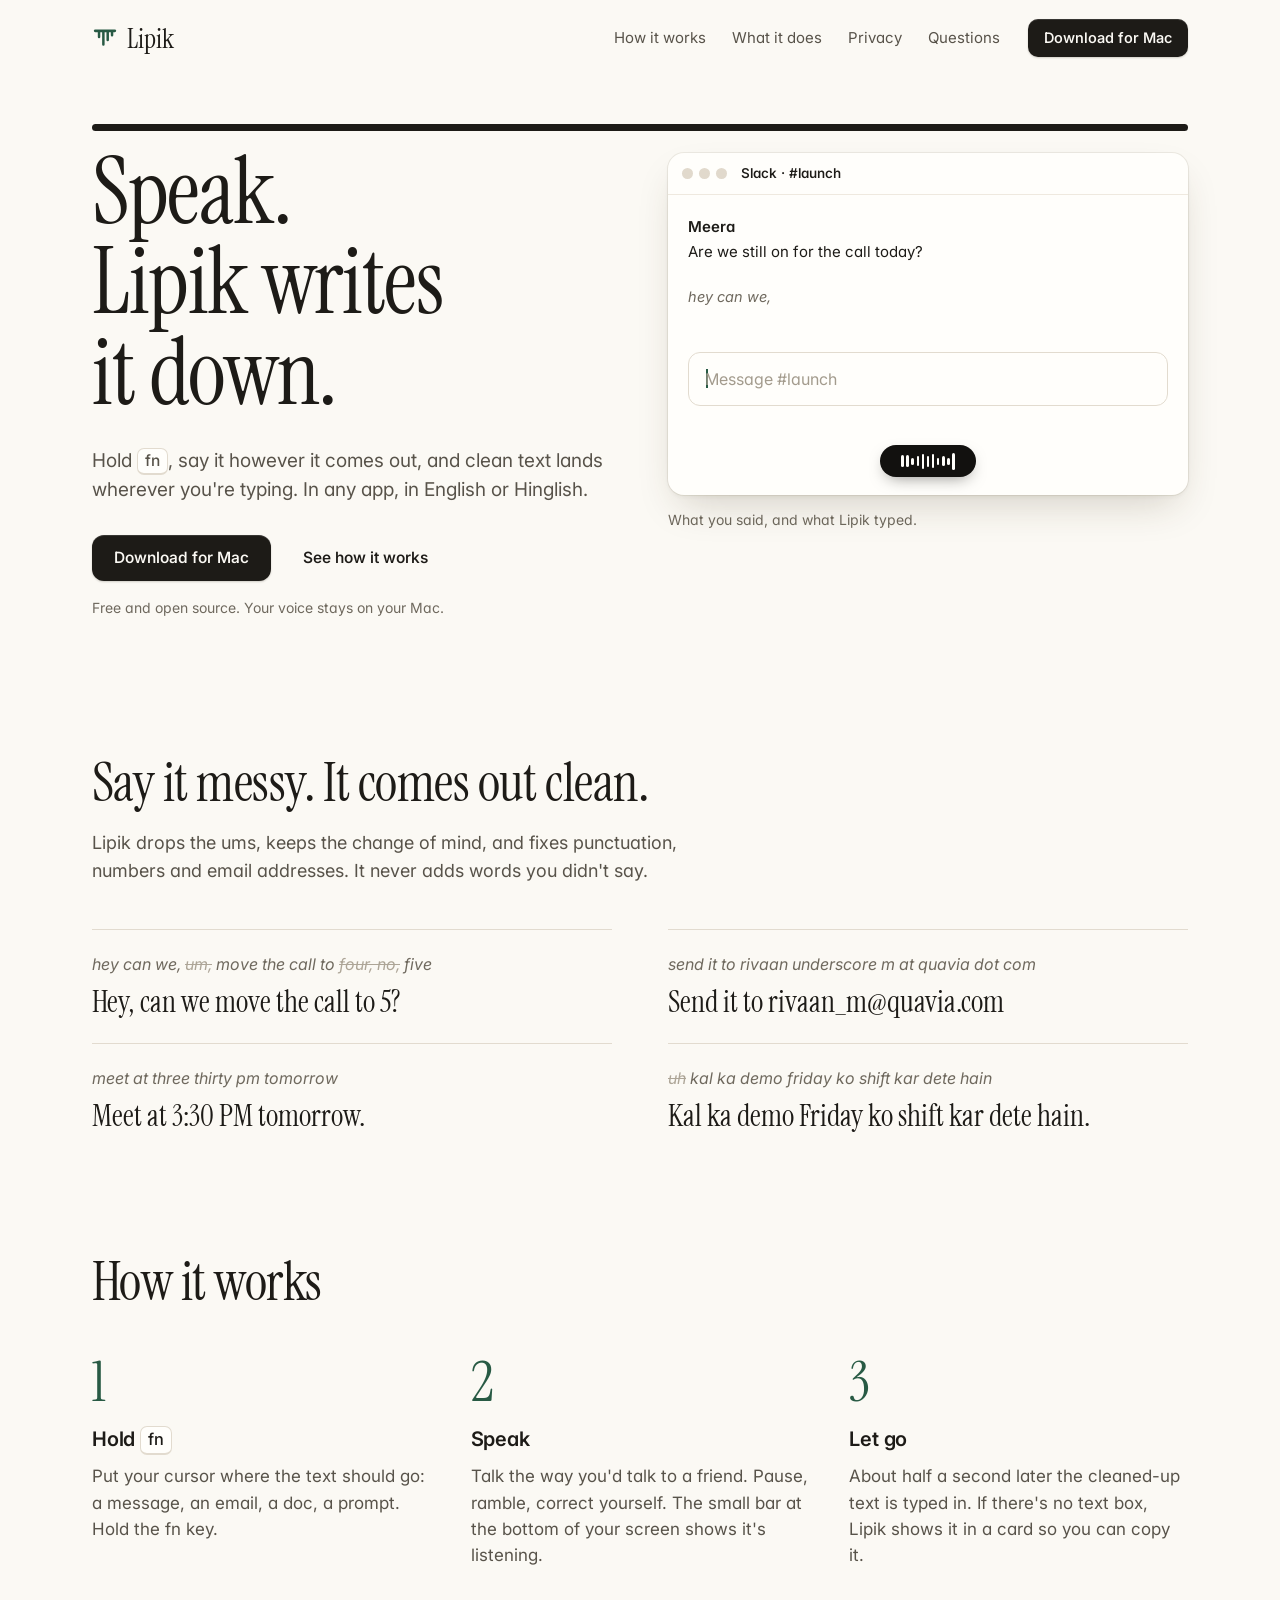
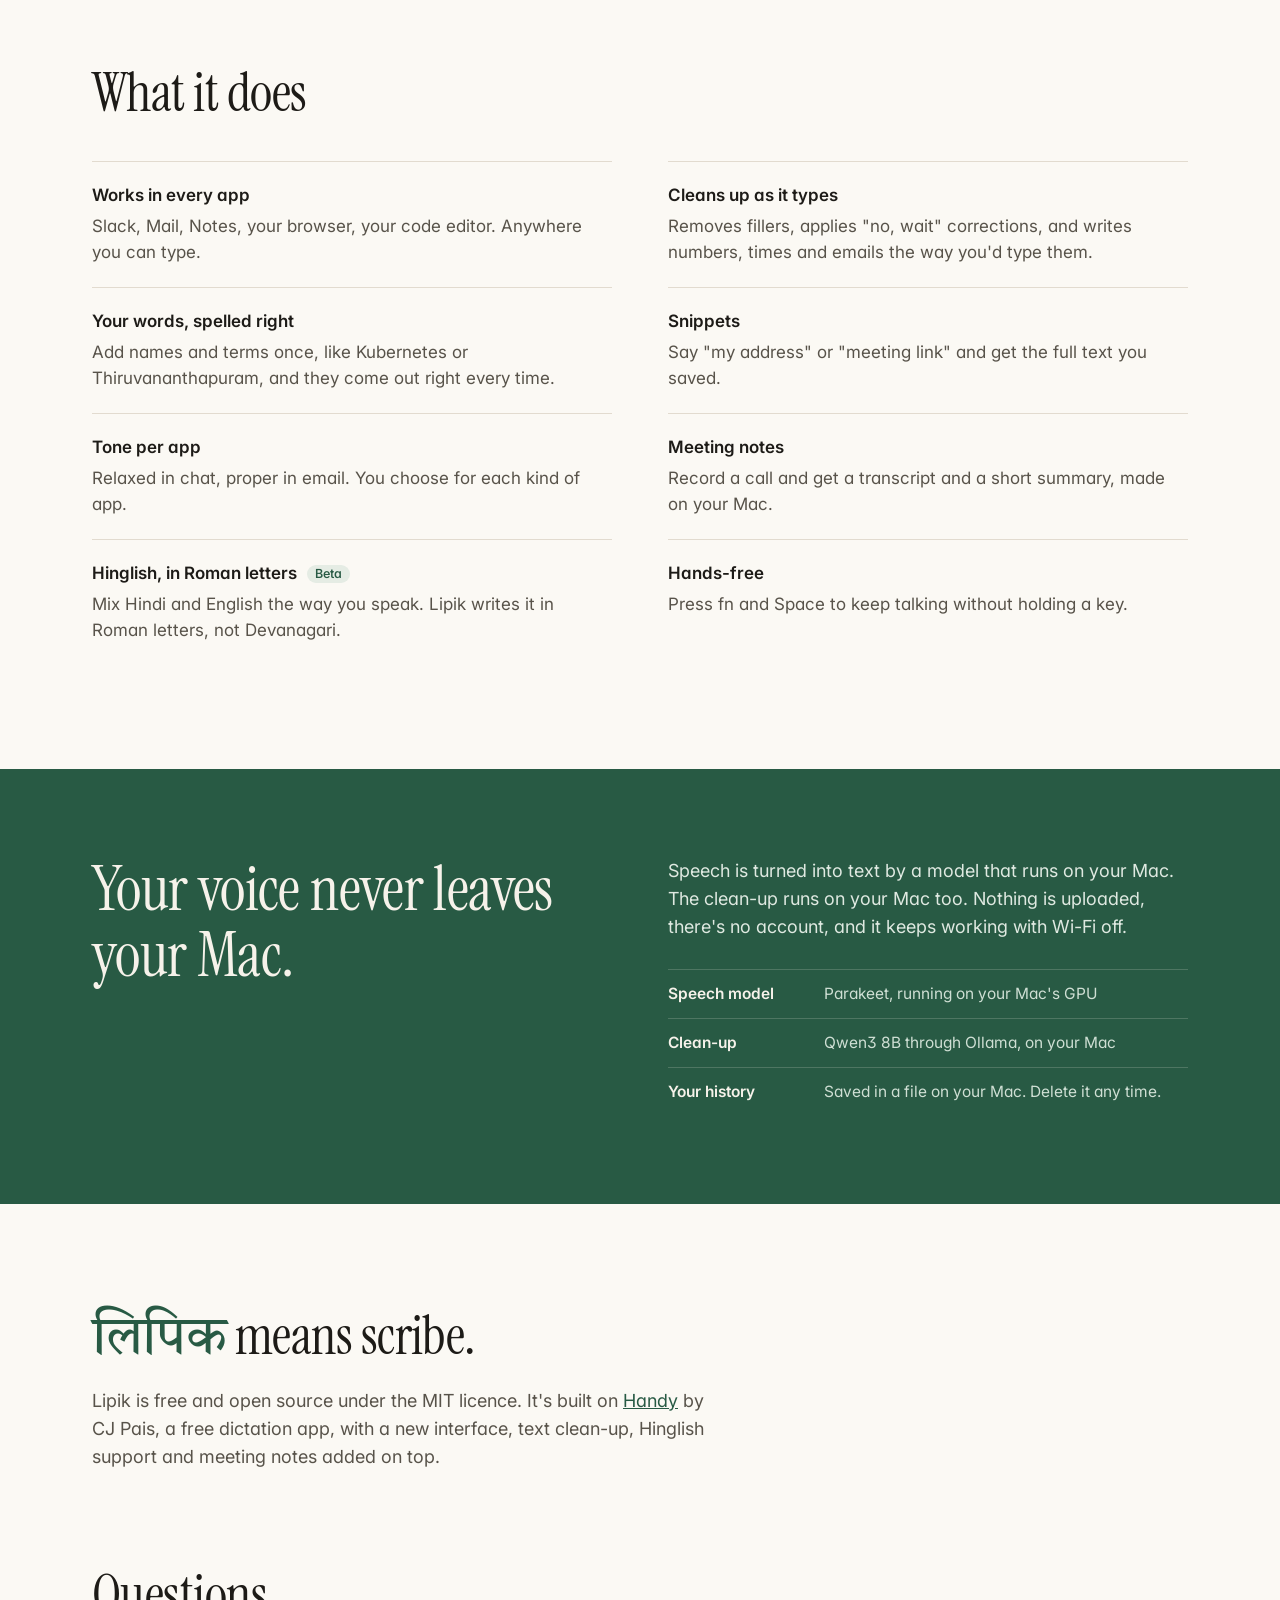
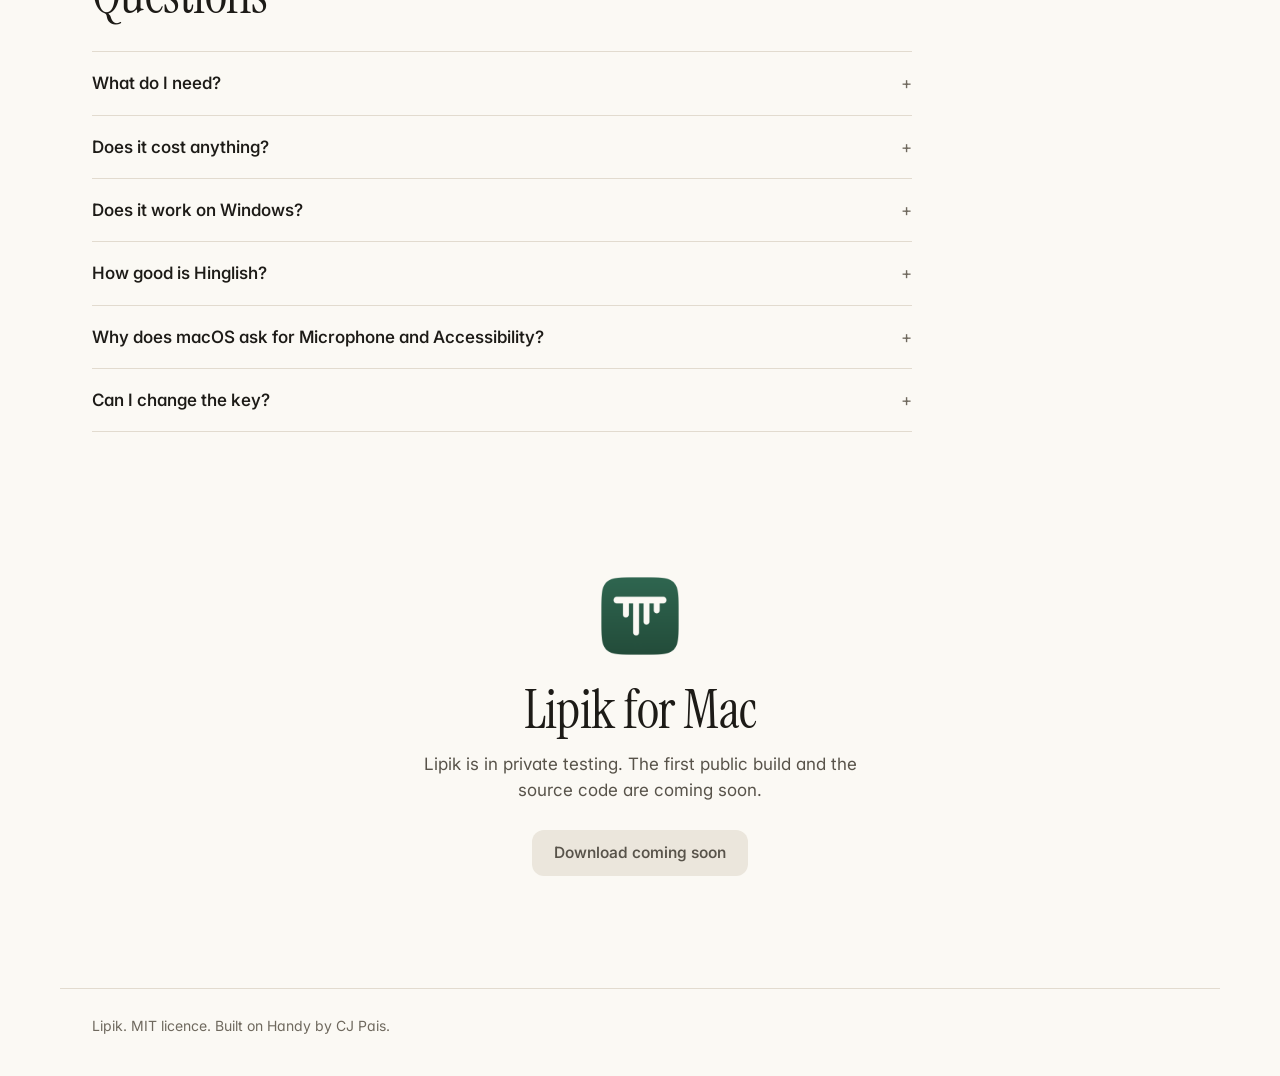
==== index.html @ c6f987fd "Lipik website: first version" ====
<!doctype html>
<html lang="en">
<head>
  <meta charset="utf-8">
  <meta name="viewport" content="width=device-width, initial-scale=1">
  <title>Lipik: speak, and it writes it down</title>
  <meta name="description" content="Hold fn, speak, and clean text lands wherever you are typing. Free, open source, and your voice stays on your Mac.">
  <link rel="icon" type="image/png" href="assets/favicon.png">
  <link rel="preconnect" href="https://fonts.googleapis.com">
  <link rel="preconnect" href="https://fonts.gstatic.com" crossorigin>
  <link href="https://fonts.googleapis.com/css2?family=Instrument+Serif:ital@0;1&family=Inter:opsz,wght@14..32,400..650&family=Tiro+Devanagari+Hindi&display=swap" rel="stylesheet">
  <link rel="stylesheet" href="styles.css">
</head>
<body>
  <header class="nav wrap">
    <a class="brand" href="#top" aria-label="Lipik home">
      <svg class="mark" viewBox="0 0 24 24" aria-hidden="true"><g stroke="currentColor" stroke-linecap="round" fill="none"><path d="M3 5.4h18" stroke-width="2.6"/><path d="M6.5 6.4v4.6M10.5 6.4v11.6M14.5 6.4v7.4M18.5 6.4v3" stroke-width="2.3"/></g></svg>
      <span>Lipik</span>
    </a>
    <nav aria-label="Sections">
      <a href="#how">How it works</a>
      <a href="#features">What it does</a>
      <a href="#private">Privacy</a>
      <a href="#faq">Questions</a>
    </nav>
    <a class="btn btn-ink btn-sm" href="#download">Download for Mac</a>
  </header>

  <main id="top">
    <section class="hero wrap">
      <div class="rule" aria-hidden="true"></div>
      <div class="headline-block">
        <h1 class="hang">
          <span>Speak.</span>
          <span>Lipik writes</span>
          <span>it down.</span>
        </h1>
        <p class="lede">Hold <kbd>fn</kbd>, say it however it comes out, and clean text lands wherever you're typing. In any app, in English or Hinglish.</p>
        <div class="cta-row">
          <a class="btn btn-ink" href="#download">Download for Mac</a>
          <a class="btn btn-quiet" href="#how">See how it works</a>
        </div>
        <p class="fineprint">Free and open source. Your voice stays on your Mac.</p>
      </div>

      <figure class="demo" aria-label="Lipik turning spoken words into clean text">
        <div class="window">
          <div class="window-bar">
            <span class="dots" aria-hidden="true"><i></i><i></i><i></i></span>
            <span class="app" id="demo-app">Slack · #launch</span>
          </div>
          <div class="window-body">
            <div class="thread" aria-hidden="true">
              <div class="msg"><b>Meera</b><span>Are we still on for the call today?</span></div>
            </div>
            <div class="said" id="demo-said" aria-live="off"></div>
            <div class="compose">
              <span class="typed" id="demo-typed"></span><span class="caret" aria-hidden="true"></span>
              <span class="placeholder" id="demo-ph">Message #launch</span>
            </div>
          </div>
          <div class="pill-zone" aria-hidden="true">
            <div class="pill" id="demo-pill" data-state="idle">
              <span class="dot"></span>
              <span class="bars"></span>
              <span class="spin"></span>
            </div>
          </div>
        </div>
        <figcaption id="demo-caption">What you said, and what Lipik typed.</figcaption>
      </figure>
    </section>

    <section class="messy wrap" aria-labelledby="messy-h">
      <h2 id="messy-h">Say it messy. It comes out clean.</h2>
      <p class="section-lede">Lipik drops the ums, keeps the change of mind, and fixes punctuation, numbers and email addresses. It never adds words you didn't say.</p>
      <ul class="pairs">
        <li>
          <p class="spoken">hey can we, <s>um,</s> move the call to <s>four, no,</s> five</p>
          <p class="written">Hey, can we move the call to 5?</p>
        </li>
        <li>
          <p class="spoken">send it to rivaan underscore m at quavia dot com</p>
          <p class="written">Send it to rivaan_m@quavia.com</p>
        </li>
        <li>
          <p class="spoken">meet at three thirty pm tomorrow</p>
          <p class="written">Meet at 3:30 PM tomorrow.</p>
        </li>
        <li>
          <p class="spoken"><s>uh</s> kal ka demo friday ko shift kar dete hain</p>
          <p class="written">Kal ka demo Friday ko shift kar dete hain.</p>
        </li>
      </ul>
    </section>

    <section class="how wrap" id="how" aria-labelledby="how-h">
      <h2 id="how-h">How it works</h2>
      <ol class="steps">
        <li>
          <span class="n">1</span>
          <h3>Hold <kbd>fn</kbd></h3>
          <p>Put your cursor where the text should go: a message, an email, a doc, a prompt. Hold the fn key.</p>
        </li>
        <li>
          <span class="n">2</span>
          <h3>Speak</h3>
          <p>Talk the way you'd talk to a friend. Pause, ramble, correct yourself. The small bar at the bottom of your screen shows it's listening.</p>
        </li>
        <li>
          <span class="n">3</span>
          <h3>Let go</h3>
          <p>About half a second later the cleaned-up text is typed in. If there's no text box, Lipik shows it in a card so you can copy it.</p>
        </li>
      </ol>
    </section>

    <section class="features wrap" id="features" aria-labelledby="features-h">
      <h2 id="features-h">What it does</h2>
      <dl class="feature-list">
        <div><dt>Works in every app</dt><dd>Slack, Mail, Notes, your browser, your code editor. Anywhere you can type.</dd></div>
        <div><dt>Cleans up as it types</dt><dd>Removes fillers, applies "no, wait" corrections, and writes numbers, times and emails the way you'd type them.</dd></div>
        <div><dt>Your words, spelled right</dt><dd>Add names and terms once, like Kubernetes or Thiruvananthapuram, and they come out right every time.</dd></div>
        <div><dt>Snippets</dt><dd>Say "my address" or "meeting link" and get the full text you saved.</dd></div>
        <div><dt>Tone per app</dt><dd>Relaxed in chat, proper in email. You choose for each kind of app.</dd></div>
        <div><dt>Meeting notes</dt><dd>Record a call and get a transcript and a short summary, made on your Mac.</dd></div>
        <div><dt>Hinglish, in Roman letters <span class="tag">Beta</span></dt><dd>Mix Hindi and English the way you speak. Lipik writes it in Roman letters, not Devanagari.</dd></div>
        <div><dt>Hands-free</dt><dd>Press fn and Space to keep talking without holding a key.</dd></div>
      </dl>
    </section>

    <section class="private" id="private" aria-labelledby="private-h">
      <div class="wrap private-inner">
        <h2 id="private-h">Your voice never leaves your Mac.</h2>
        <div class="private-copy">
          <p>Speech is turned into text by a model that runs on your Mac. The clean-up runs on your Mac too. Nothing is uploaded, there's no account, and it keeps working with Wi-Fi off.</p>
          <ul class="facts">
            <li><b>Speech model</b><span>Parakeet, running on your Mac's GPU</span></li>
            <li><b>Clean-up</b><span>Qwen3 8B through Ollama, on your Mac</span></li>
            <li><b>Your history</b><span>Saved in a file on your Mac. Delete it any time.</span></li>
          </ul>
        </div>
      </div>
    </section>

    <section class="open wrap" aria-labelledby="open-h">
      <h2 id="open-h"><span class="deva" lang="hi">लिपिक</span> means scribe.</h2>
      <p class="section-lede">Lipik is free and open source under the MIT licence. It's built on <a href="https://github.com/cjpais/Handy">Handy</a> by CJ Pais, a free dictation app, with a new interface, text clean-up, Hinglish support and meeting notes added on top.</p>
    </section>

    <section class="faq wrap" id="faq" aria-labelledby="faq-h">
      <h2 id="faq-h">Questions</h2>
      <div class="faq-list">
      <details>
        <summary>What do I need?</summary>
        <p>A Mac with Apple silicon (M1 or later). For the clean-up step, the free <a href="https://ollama.com">Ollama</a> app with the Qwen3 8B model, about 5 GB. Without it, Lipik still types what you said, with simple fixes for punctuation and numbers.</p>
      </details>
      <details>
        <summary>Does it cost anything?</summary>
        <p>No. There's no subscription, no word limit and no account.</p>
      </details>
      <details>
        <summary>Does it work on Windows?</summary>
        <p>Not yet. Lipik is Mac-only for now.</p>
      </details>
      <details>
        <summary>How good is Hinglish?</summary>
        <p>It's in beta. English is the most accurate today. Hinglish works best when you speak clearly and close to the microphone, and it's improving with each release.</p>
      </details>
      <details>
        <summary>Why does macOS ask for Microphone and Accessibility?</summary>
        <p>Microphone so Lipik can hear you, and Accessibility so it can type into other apps and notice when you hold fn. Lipik doesn't send what it hears anywhere.</p>
      </details>
      <details>
        <summary>Can I change the key?</summary>
        <p>Yes. Pick any shortcut in Settings. Holding fn is the default because it doesn't get in the way of anything else.</p>
      </details>
      </div>
    </section>

    <section class="download wrap" id="download" aria-labelledby="download-h">
      <img src="assets/icon.png" alt="" width="96" height="96">
      <h2 id="download-h">Lipik for Mac</h2>
      <p>Lipik is in private testing. The first public build and the source code are coming soon.</p>
      <span class="btn btn-ink is-off" aria-disabled="true">Download coming soon</span>
    </section>
  </main>

  <footer class="footer wrap">
    <span>Lipik. MIT licence. Built on Handy by CJ Pais.</span>
  </footer>

  <script src="main.js"></script>
</body>
</html>
---- styles.css ----
:root {
  --paper: #fbf9f4;
  --sand: #ebe6dc;
  --sand-2: #f3efe7;
  --ink: #1d1b17;
  --muted: #58534a;
  --faint: #6f695e;
  --line: #e2dbcf;
  --green: #285a44;
  --sage: #9cc8ae;
  --pill: #12110f;
  --live: #d9574b;
  --serif: "Instrument Serif", "Iowan Old Style", Georgia, serif;
  --sans: "Inter", -apple-system, system-ui, sans-serif;
  --ease: cubic-bezier(0.22, 1, 0.36, 1);
}

*,
*::before,
*::after {
  box-sizing: border-box;
}

html {
  scroll-behavior: smooth;
}

body {
  margin: 0;
  background: var(--paper);
  color: var(--ink);
  font-family: var(--sans);
  font-size: 17px;
  line-height: 1.55;
  -webkit-font-smoothing: antialiased;
  font-feature-settings: "cv11", "ss01";
}

a {
  color: inherit;
}

:focus-visible {
  outline: 2px solid var(--green);
  outline-offset: 3px;
  border-radius: 6px;
}

.wrap {
  width: 100%;
  max-width: 1160px;
  margin: 0 auto;
  padding-left: 32px;
  padding-right: 32px;
}

kbd {
  display: inline-block;
  min-width: 1.9em;
  padding: 0.05em 0.45em 0.1em;
  border: 1px solid var(--line);
  border-bottom-width: 2px;
  border-radius: 7px;
  background: #fffefb;
  font: 500 0.82em/1.4 var(--sans);
  text-align: center;
  vertical-align: 0.08em;
}

h1,
h2,
h3 {
  font-weight: 400;
  margin: 0;
}

h2 {
  font-family: var(--serif);
  font-size: clamp(36px, 4.6vw, 54px);
  line-height: 1.05;
  letter-spacing: -0.01em;
}

.section-lede {
  max-width: 34em;
  margin: 18px 0 0;
  color: var(--muted);
  font-size: 18px;
}

/* Buttons */
.btn {
  display: inline-flex;
  align-items: center;
  justify-content: center;
  height: 46px;
  padding: 0 22px;
  border-radius: 12px;
  font: 550 15.5px/1 var(--sans);
  text-decoration: none;
  transition: transform 120ms var(--ease), background-color 120ms var(--ease);
}
.btn:active {
  transform: scale(0.97);
}
.btn-sm {
  height: 38px;
  padding: 0 16px;
  font-size: 14.5px;
  border-radius: 10px;
}
.btn-ink {
  background: var(--ink);
  color: var(--paper);
  box-shadow: inset 0 1px 0 rgba(255, 255, 255, 0.12), 0 1px 2px rgba(36, 28, 14, 0.2);
}
.btn-ink:hover {
  background: #36322b;
}
.btn-quiet {
  color: var(--ink);
}
.btn-quiet:hover {
  background: var(--sand-2);
}
.btn.is-off {
  background: var(--sand);
  color: var(--muted);
  box-shadow: none;
  cursor: default;
}

/* Nav */
.nav {
  display: flex;
  align-items: center;
  gap: 28px;
  height: 76px;
}
.brand {
  display: inline-flex;
  align-items: center;
  gap: 9px;
  text-decoration: none;
  font-family: var(--serif);
  font-size: 27px;
  line-height: 1;
}
.mark {
  width: 26px;
  height: 26px;
  color: var(--green);
}
.nav nav {
  display: flex;
  gap: 26px;
  margin-left: auto;
  font-size: 15px;
}
.nav nav a {
  color: var(--muted);
  text-decoration: none;
}
.nav nav a:hover {
  color: var(--ink);
}

/* Hero */
.hero {
  display: grid;
  grid-template-columns: minmax(0, 1fr) minmax(0, 1fr);
  column-gap: 56px;
  align-items: start;
  padding-top: 48px;
  padding-bottom: 96px;
}
.rule {
  grid-column: 1 / -1;
  height: 7px;
  margin-bottom: 18px;
  border-radius: 4px;
  background: var(--ink);
  transform-origin: left;
  animation: draw 900ms var(--ease) both;
}
.hang {
  font-family: var(--serif);
  font-size: clamp(56px, 7.2vw, 96px);
  line-height: 0.98;
  letter-spacing: -0.015em;
}
.hang span {
  display: block;
}
.hang span:first-child {
  margin-top: -2px;
}
.lede {
  max-width: 30em;
  margin: 28px 0 0;
  font-size: 19px;
  color: var(--muted);
}
.cta-row {
  display: flex;
  flex-wrap: wrap;
  gap: 10px;
  margin-top: 30px;
}
.fineprint {
  margin: 16px 0 0;
  font-size: 14px;
  color: var(--faint);
}

@keyframes draw {
  from {
    transform: scaleX(0);
  }
}

/* Demo window */
.demo {
  margin: 4px 0 0;
}
.window {
  position: relative;
  border-radius: 16px;
  background: #fffefb;
  box-shadow: 0 0 0 1px rgba(66, 50, 24, 0.08), 0 2px 4px rgba(66, 50, 24, 0.05),
    0 18px 40px -12px rgba(66, 50, 24, 0.22);
  overflow: hidden;
}
.window-bar {
  display: flex;
  align-items: center;
  gap: 14px;
  height: 42px;
  padding: 0 14px;
  border-bottom: 1px solid #efe9df;
  font-size: 13.5px;
  color: var(--muted);
}
.dots {
  display: inline-flex;
  gap: 6px;
}
.dots i {
  width: 11px;
  height: 11px;
  border-radius: 50%;
  background: #e1d9cc;
}
.app {
  font-weight: 550;
  color: var(--ink);
}
.window-body {
  padding: 20px 20px 84px;
  min-height: 300px;
}
.msg {
  display: grid;
  gap: 2px;
  font-size: 15px;
}
.msg b {
  font-weight: 600;
}
.said {
  min-height: 52px;
  margin: 22px 0 14px;
  font-size: 14.5px;
  color: var(--faint);
  font-style: italic;
}
.said:empty::before {
  content: "\00a0";
}
.said .w {
  opacity: 0;
  transition: opacity 160ms var(--ease);
}
.said .w.on {
  opacity: 1;
}
.said .w.drop {
  text-decoration: line-through;
  text-decoration-thickness: 1.5px;
  color: #a39b8d;
}
.compose {
  position: relative;
  min-height: 52px;
  padding: 14px 16px;
  border: 1px solid var(--line);
  border-radius: 12px;
  font-size: 16px;
}
.placeholder {
  position: absolute;
  left: 16px;
  top: 14px;
  color: #a39b8d;
  pointer-events: none;
}
.typed:not(:empty) + .caret + .placeholder {
  display: none;
}
.caret {
  display: inline-block;
  width: 1.5px;
  height: 1.15em;
  margin-left: 1px;
  vertical-align: -0.2em;
  background: var(--green);
  animation: blink 1.1s steps(1) infinite;
}
@keyframes blink {
  50% {
    opacity: 0;
  }
}
.typed .new {
  background: #e5ece4;
  border-radius: 3px;
  transition: background-color 900ms var(--ease);
}
.typed .new.settled {
  background: transparent;
}
figcaption {
  margin-top: 14px;
  font-size: 14px;
  color: var(--faint);
}

/* The pill: the app's own capsule */
.pill-zone {
  position: absolute;
  left: 0;
  right: 0;
  bottom: 18px;
  display: flex;
  justify-content: center;
}
.pill {
  position: relative;
  display: flex;
  align-items: center;
  justify-content: center;
  gap: 8px;
  width: 44px;
  height: 9px;
  border-radius: 99px;
  background: transparent;
  box-shadow: inset 0 0 0 1.5px #6a665e;
  transition: width 240ms var(--ease), height 240ms var(--ease), background-color 200ms var(--ease);
}
.pill[data-state="listen"],
.pill[data-state="think"] {
  width: 96px;
  height: 32px;
  background: var(--pill);
  box-shadow: 0 6px 16px -6px rgba(18, 17, 15, 0.5);
}
.pill .dot,
.pill .bars,
.pill .spin {
  display: none;
}
.pill[data-state="listen"] .bars {
  display: flex;
  align-items: center;
  gap: 2.5px;
  height: 18px;
}
.pill .bars i {
  width: 2.6px;
  border-radius: 2px;
  background: #fffefb;
  height: 3px;
}
.pill[data-state="think"] .spin {
  display: block;
  width: 14px;
  height: 14px;
  border-radius: 50%;
  border: 2px solid rgba(156, 200, 174, 0.25);
  border-top-color: var(--sage);
  animation: spin 700ms linear infinite;
}
@keyframes spin {
  to {
    transform: rotate(360deg);
  }
}

/* Messy to clean */
.messy {
  padding-top: 40px;
  padding-bottom: 96px;
}
.pairs {
  list-style: none;
  margin: 44px 0 0;
  padding: 0;
  display: grid;
  grid-template-columns: repeat(2, minmax(0, 1fr));
  gap: 0 56px;
}
.pairs li {
  padding: 22px 0 24px;
  border-top: 1px solid var(--line);
}
.spoken {
  margin: 0;
  color: var(--faint);
  font-style: italic;
  font-size: 16px;
}
.spoken s {
  color: #ada597;
}
.written {
  margin: 8px 0 0;
  font-family: var(--serif);
  font-size: 30px;
  line-height: 1.15;
}

/* Steps */
.how {
  padding-bottom: 96px;
}
.steps {
  list-style: none;
  margin: 44px 0 0;
  padding: 0;
  display: grid;
  grid-template-columns: repeat(3, minmax(0, 1fr));
  gap: 40px;
}
.steps .n {
  display: block;
  font-family: var(--serif);
  font-size: 56px;
  line-height: 1;
  color: var(--green);
}
.steps h3 {
  margin-top: 14px;
  font-size: 20px;
  font-weight: 600;
  letter-spacing: -0.01em;
}
.steps p {
  margin: 8px 0 0;
  color: var(--muted);
}

/* Features */
.features {
  padding-bottom: 104px;
}
.feature-list {
  margin: 40px 0 0;
  display: grid;
  grid-template-columns: repeat(2, minmax(0, 1fr));
  gap: 0 56px;
}
.feature-list > div {
  padding: 20px 0 22px;
  border-top: 1px solid var(--line);
}
.feature-list dt {
  font-weight: 600;
  font-size: 17px;
}
.feature-list dd {
  margin: 4px 0 0;
  color: var(--muted);
}
.tag {
  margin-left: 6px;
  padding: 1px 8px 2px;
  border-radius: 99px;
  background: #e5ece4;
  color: var(--green);
  font-size: 12.5px;
  font-weight: 550;
  vertical-align: 0.1em;
}

/* Private */
.private {
  background: var(--green);
  color: #f6f2ea;
}
.private-inner {
  display: grid;
  grid-template-columns: minmax(0, 1fr) minmax(0, 1fr);
  gap: 56px;
  padding-top: 88px;
  padding-bottom: 88px;
}
.private h2 {
  font-size: clamp(40px, 5vw, 62px);
}
.private-copy p {
  margin: 0;
  font-size: 18px;
  color: #dfe9e1;
}
.facts {
  list-style: none;
  margin: 28px 0 0;
  padding: 0;
}
.facts li {
  display: grid;
  grid-template-columns: 9em 1fr;
  gap: 16px;
  padding: 12px 0;
  border-top: 1px solid rgba(246, 242, 234, 0.18);
  font-size: 15.5px;
}
.facts b {
  font-weight: 600;
}
.facts span {
  color: #cfdfd4;
}

/* Open source */
.open {
  padding-top: 104px;
  padding-bottom: 96px;
}
.deva {
  font-family: "Tiro Devanagari Hindi", var(--serif);
  color: var(--green);
}
.open a {
  color: var(--green);
}

/* FAQ */
.faq {
  padding-bottom: 96px;
}
.faq-list {
  max-width: 820px;
}
.faq h2 {
  margin-bottom: 28px;
}
details {
  border-top: 1px solid var(--line);
}
details:last-of-type {
  border-bottom: 1px solid var(--line);
}
summary {
  display: flex;
  justify-content: space-between;
  gap: 16px;
  padding: 18px 0;
  font-weight: 550;
  cursor: pointer;
  list-style: none;
}
summary::-webkit-details-marker {
  display: none;
}
summary::after {
  content: "+";
  color: var(--faint);
  font-weight: 400;
  transition: transform 160ms var(--ease);
}
details[open] summary::after {
  transform: rotate(45deg);
}
details p {
  margin: 0 0 20px;
  max-width: 38em;
  color: var(--muted);
}
details a {
  color: var(--green);
}

/* Download */
.download {
  display: grid;
  justify-items: center;
  text-align: center;
  padding-top: 40px;
  padding-bottom: 112px;
}
.download img {
  border-radius: 22px;
}
.download h2 {
  margin-top: 18px;
}
.download p {
  max-width: 28em;
  margin: 12px 0 26px;
  color: var(--muted);
}

.footer {
  padding-top: 26px;
  padding-bottom: 40px;
  border-top: 1px solid var(--line);
  font-size: 14px;
  color: var(--faint);
}

@media (max-width: 900px) {
  .hero,
  .private-inner {
    grid-template-columns: 1fr;
    gap: 8px;
  }
  .pairs,
  .feature-list {
    grid-template-columns: 1fr;
  }
  .steps {
    grid-template-columns: 1fr;
    gap: 28px;
  }
  .nav nav {
    display: none;
  }
  .nav .btn {
    margin-left: auto;
  }
}

@media (max-width: 520px) {
  .wrap {
    padding-left: 16px;
    padding-right: 16px;
  }
  .hero {
    padding-top: 28px;
  }
  .written {
    font-size: 26px;
  }
  .facts li {
    grid-template-columns: 1fr;
    gap: 2px;
  }
}

@media (prefers-reduced-motion: reduce) {
  *,
  *::before,
  *::after {
    animation-duration: 1ms !important;
    transition-duration: 1ms !important;
  }
}
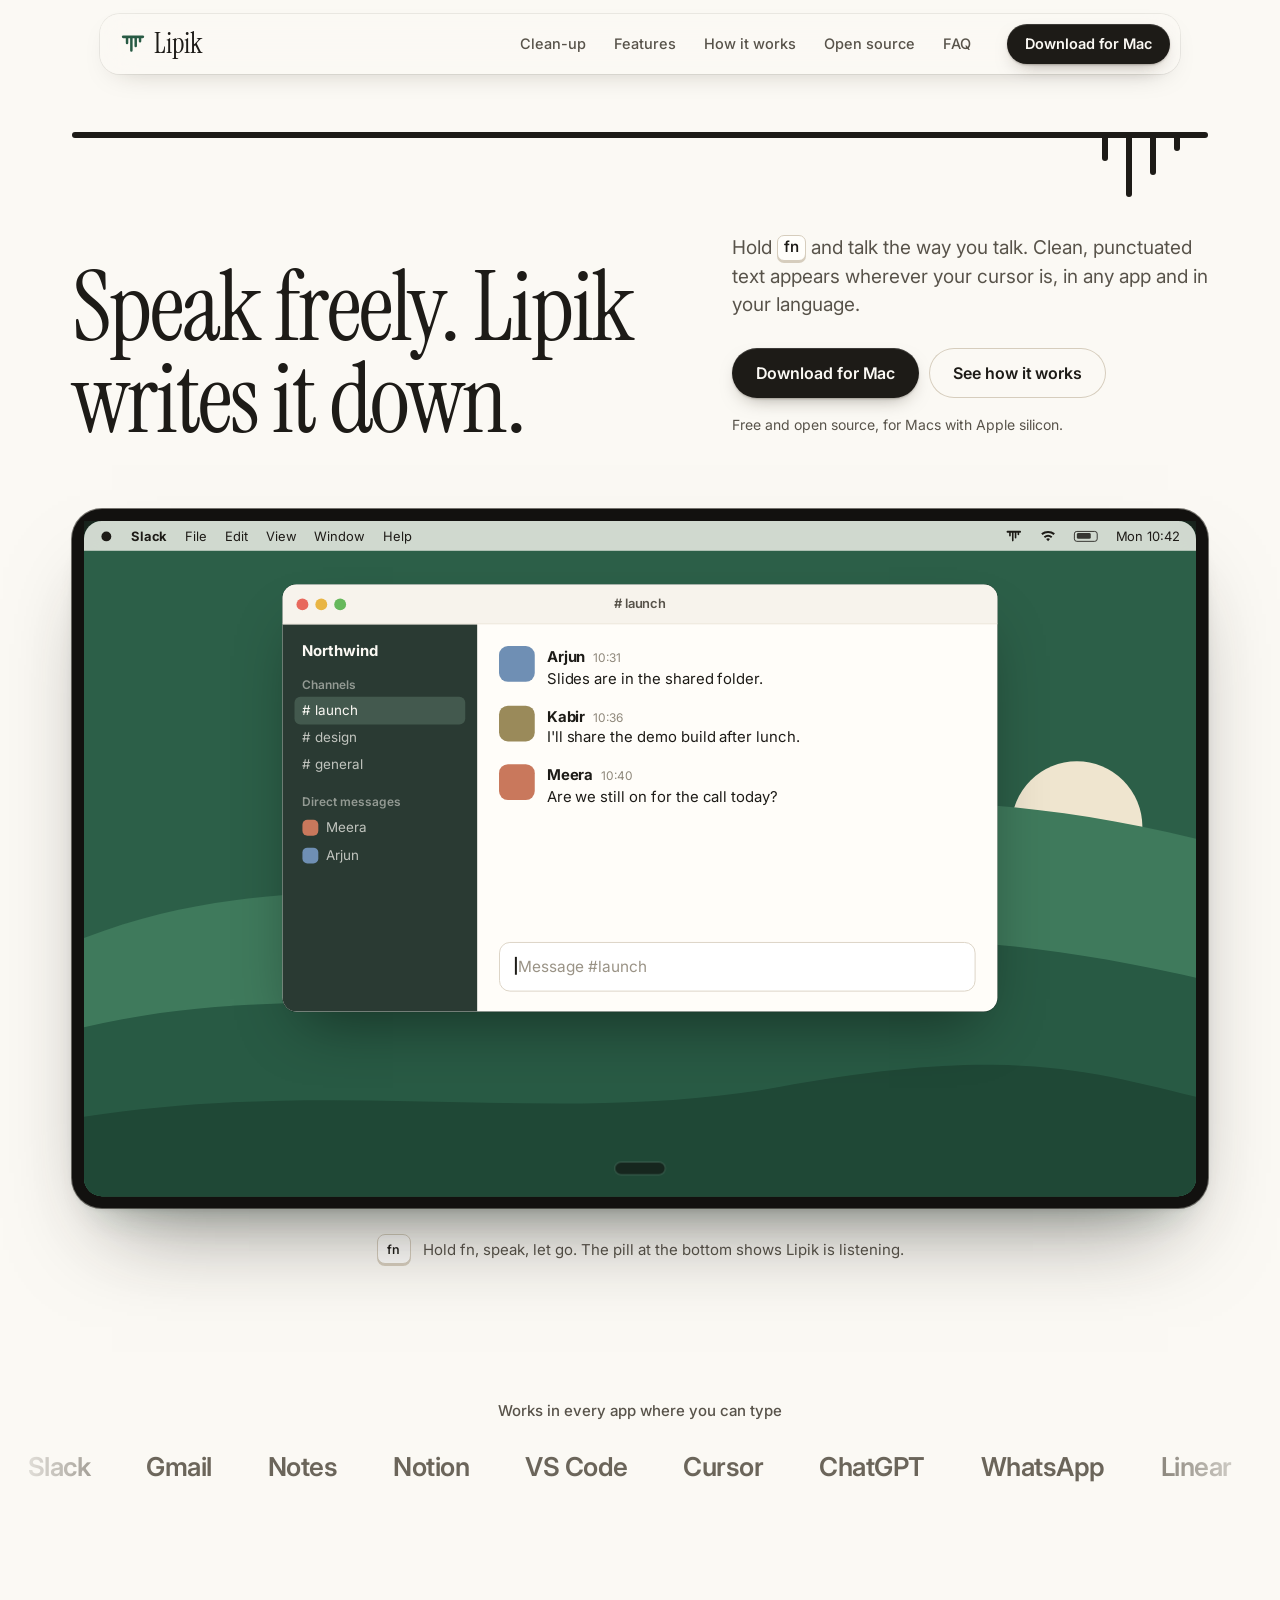
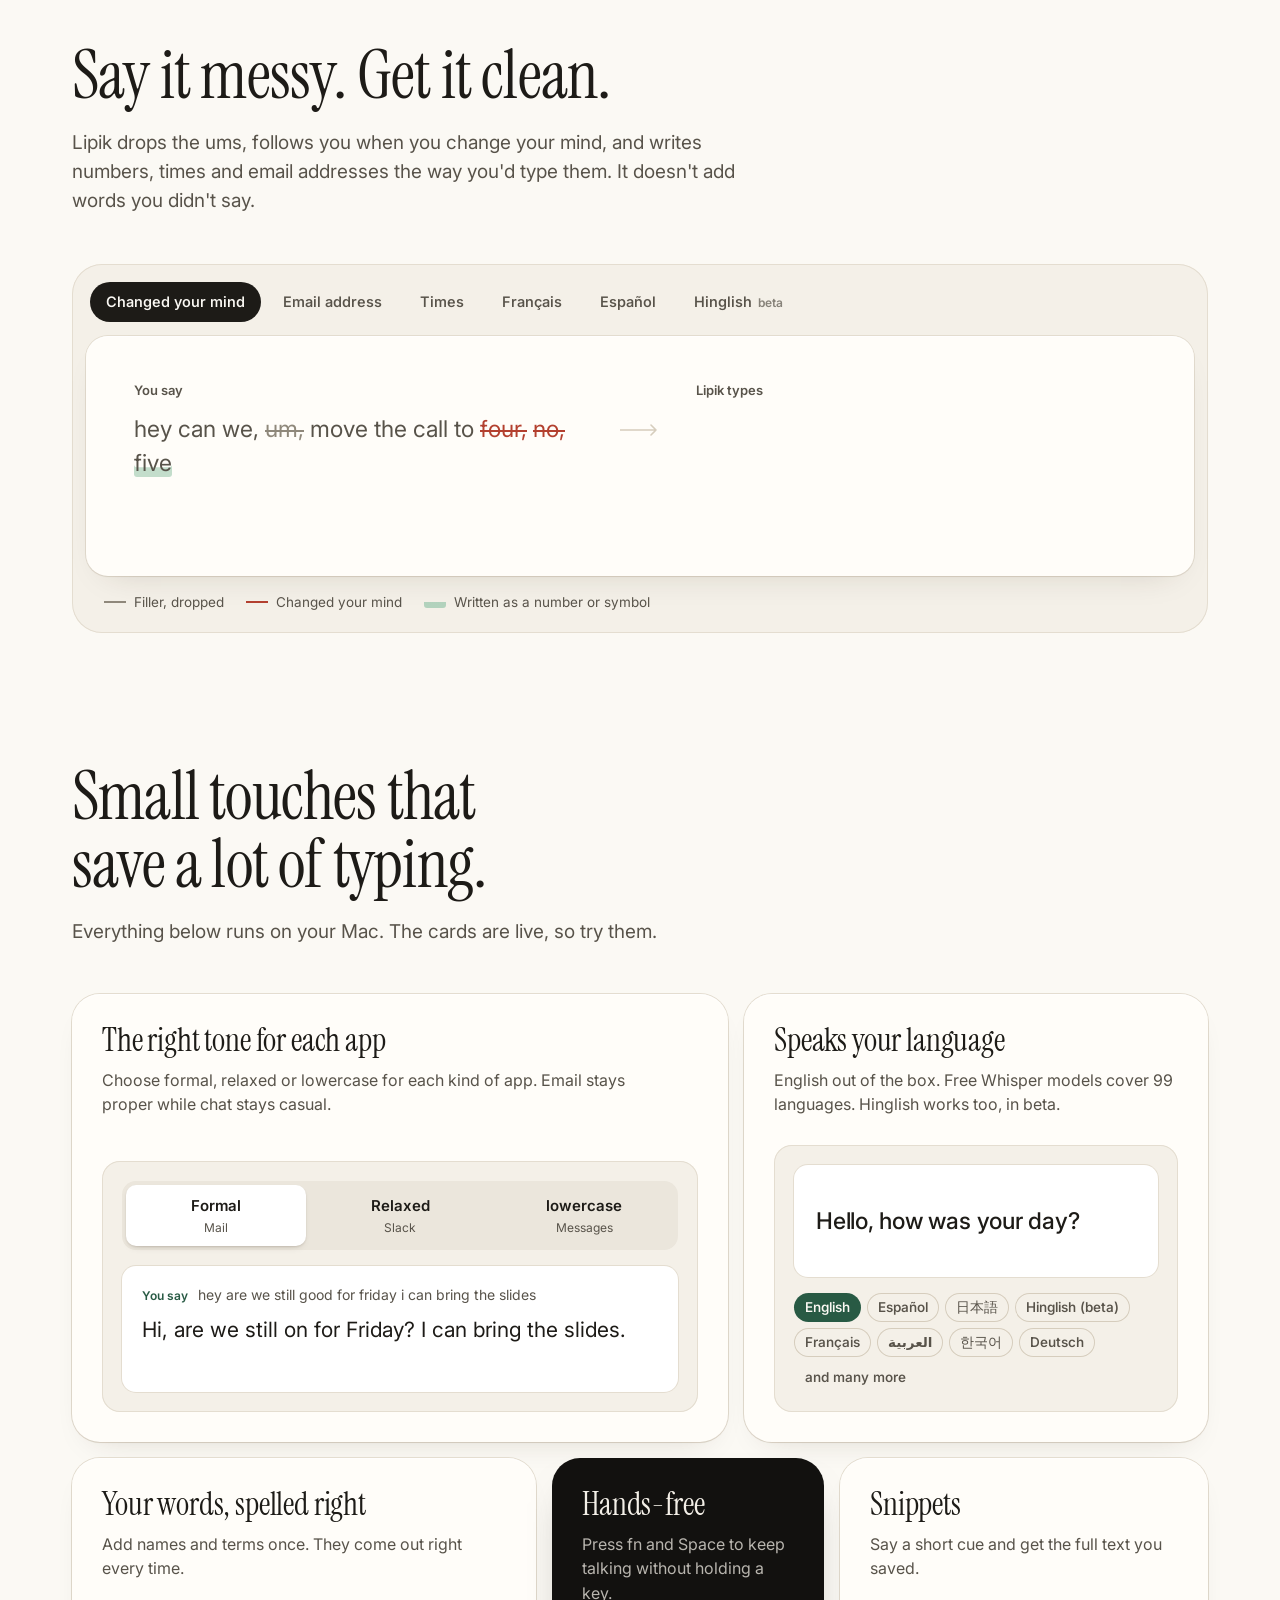
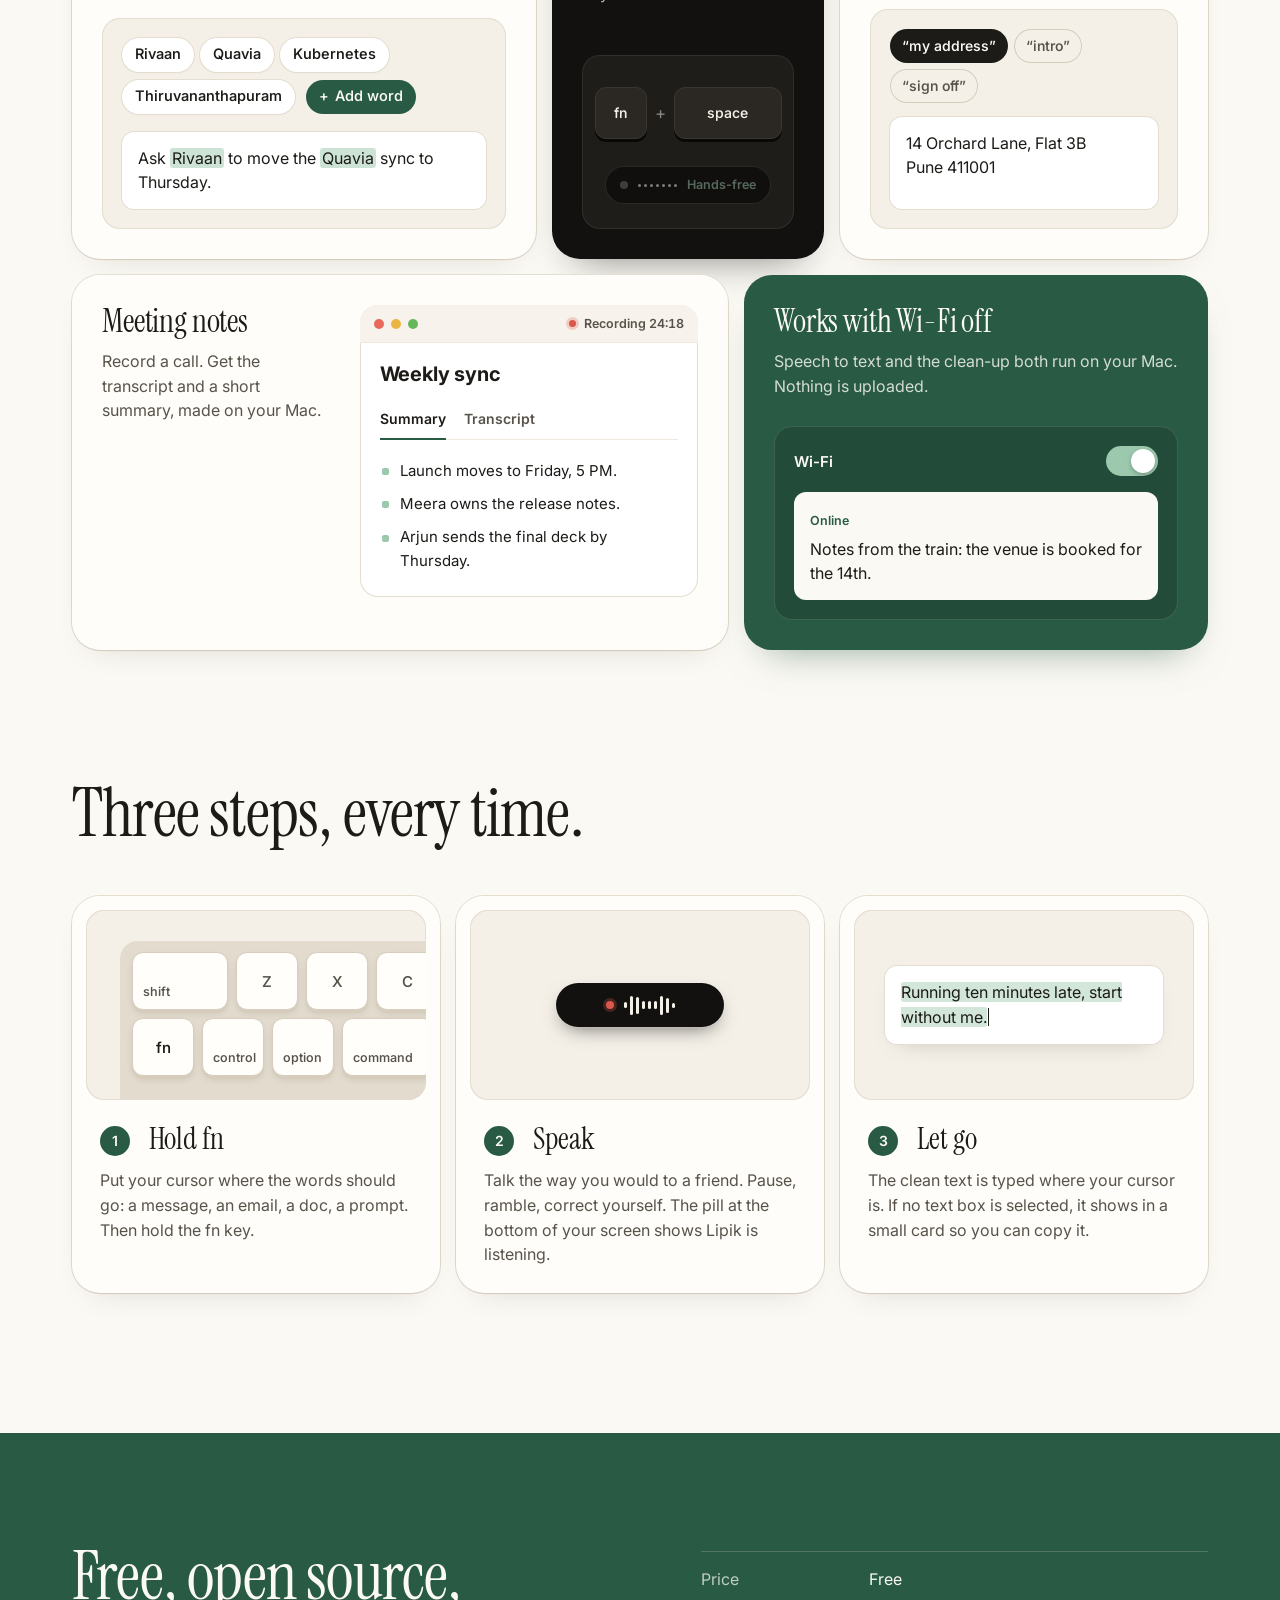
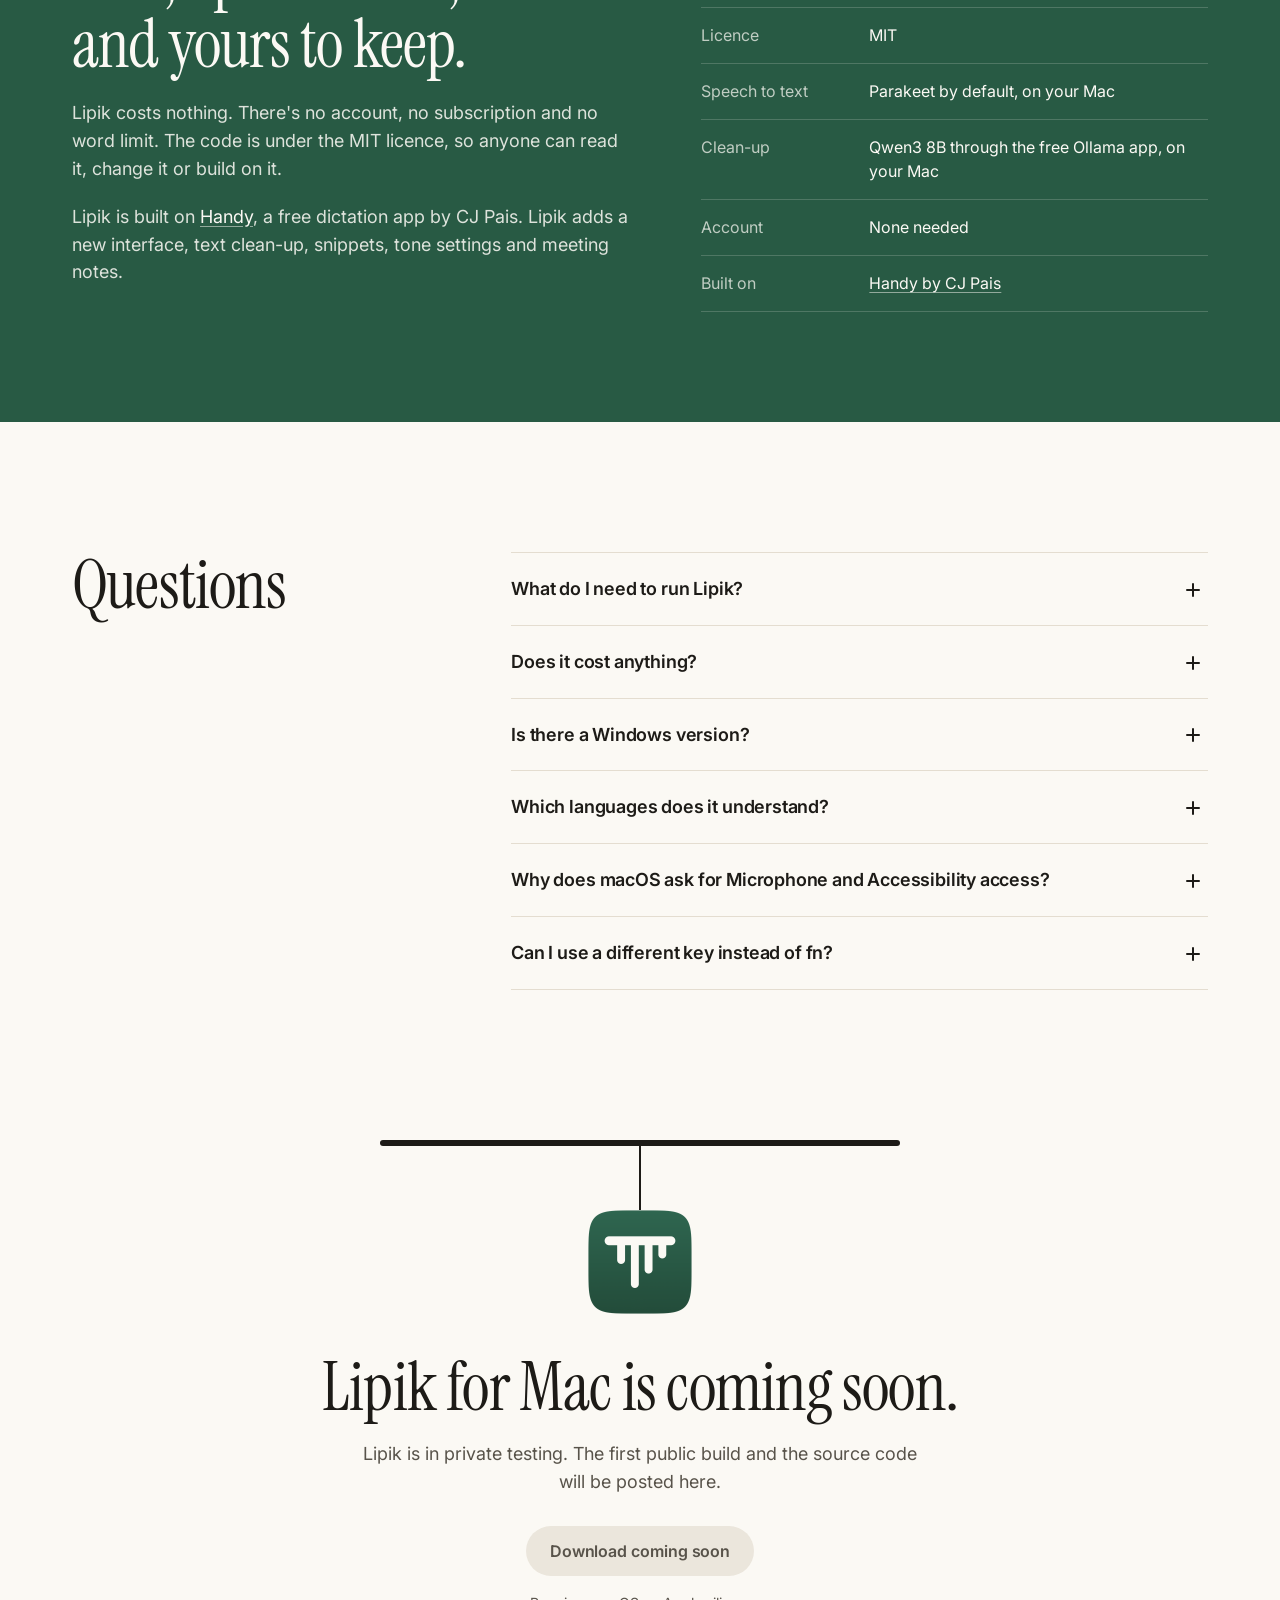
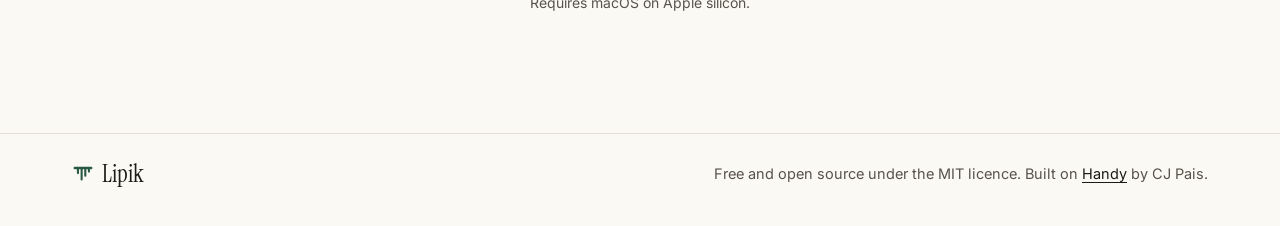
==== commit 109c4032: "Redesign the site: live desktop demo, interactive clean-up and feature cards Hero shows a small Mac " ====
--- a/index.html
+++ b/index.html
@@ -3,191 +3,466 @@
 <head>
   <meta charset="utf-8">
   <meta name="viewport" content="width=device-width, initial-scale=1">
-  <title>Lipik: speak, and it writes it down</title>
-  <meta name="description" content="Hold fn, speak, and clean text lands wherever you are typing. Free, open source, and your voice stays on your Mac.">
+  <title>Lipik: speak freely, and it writes it down</title>
+  <meta name="description" content="Hold fn, speak, and clean text appears wherever your cursor is. Free, open-source dictation for Mac that runs entirely on your Mac.">
+  <meta name="theme-color" content="#fbf9f4">
   <link rel="icon" type="image/png" href="assets/favicon.png">
   <link rel="preconnect" href="https://fonts.googleapis.com">
   <link rel="preconnect" href="https://fonts.gstatic.com" crossorigin>
-  <link href="https://fonts.googleapis.com/css2?family=Instrument+Serif:ital@0;1&family=Inter:opsz,wght@14..32,400..650&family=Tiro+Devanagari+Hindi&display=swap" rel="stylesheet">
+  <link href="https://fonts.googleapis.com/css2?family=Instrument+Serif&family=Inter:opsz,wght@14..32,400..700&display=swap" rel="stylesheet">
   <link rel="stylesheet" href="styles.css">
+  <script>document.documentElement.classList.add("js")</script>
 </head>
 <body>
-  <header class="nav wrap">
+  <a class="skip" href="#main">Skip to content</a>
+
+  <header class="nav" id="nav">
     <a class="brand" href="#top" aria-label="Lipik home">
       <svg class="mark" viewBox="0 0 24 24" aria-hidden="true"><g stroke="currentColor" stroke-linecap="round" fill="none"><path d="M3 5.4h18" stroke-width="2.6"/><path d="M6.5 6.4v4.6M10.5 6.4v11.6M14.5 6.4v7.4M18.5 6.4v3" stroke-width="2.3"/></g></svg>
       <span>Lipik</span>
     </a>
     <nav aria-label="Sections">
+      <a href="#clean">Clean-up</a>
+      <a href="#features">Features</a>
       <a href="#how">How it works</a>
-      <a href="#features">What it does</a>
-      <a href="#private">Privacy</a>
-      <a href="#faq">Questions</a>
+      <a href="#open">Open source</a>
+      <a href="#faq">FAQ</a>
     </nav>
-    <a class="btn btn-ink btn-sm" href="#download">Download for Mac</a>
+    <a class="btn btn-ink btn-sm" href="#download">Download<span class="hide-sm">&nbsp;for Mac</span></a>
   </header>
 
-  <main id="top">
-    <section class="hero wrap">
-      <div class="rule" aria-hidden="true"></div>
-      <div class="headline-block">
-        <h1 class="hang">
-          <span>Speak.</span>
-          <span>Lipik writes</span>
-          <span>it down.</span>
-        </h1>
-        <p class="lede">Hold <kbd>fn</kbd>, say it however it comes out, and clean text lands wherever you're typing. In any app, in English or Hinglish.</p>
-        <div class="cta-row">
-          <a class="btn btn-ink" href="#download">Download for Mac</a>
-          <a class="btn btn-quiet" href="#how">See how it works</a>
-        </div>
-        <p class="fineprint">Free and open source. Your voice stays on your Mac.</p>
-      </div>
-
-      <figure class="demo" aria-label="Lipik turning spoken words into clean text">
-        <div class="window">
-          <div class="window-bar">
-            <span class="dots" aria-hidden="true"><i></i><i></i><i></i></span>
-            <span class="app" id="demo-app">Slack · #launch</span>
+  <main id="main">
+    <!-- Hero -->
+    <section class="hero" id="top" aria-labelledby="hero-h">
+      <div class="wrap">
+        <div class="hero-rule" aria-hidden="true">
+          <span class="line"></span>
+          <span class="drops"><i></i><i></i><i></i><i></i></span>
+        </div>
+        <div class="hero-head">
+          <h1 id="hero-h">Speak freely. Lipik writes it down.</h1>
+          <div class="hero-side">
+            <p class="lede">Hold <kbd>fn</kbd> and talk the way you talk. Clean, punctuated text appears wherever your cursor is, in any app and in your language.</p>
+            <div class="cta-row">
+              <a class="btn btn-ink" href="#download">Download for Mac</a>
+              <a class="btn btn-line" href="#how">See how it works</a>
+            </div>
+            <p class="fineprint">Free and open source, for Macs with Apple silicon.</p>
           </div>
-          <div class="window-body">
-            <div class="thread" aria-hidden="true">
-              <div class="msg"><b>Meera</b><span>Are we still on for the call today?</span></div>
-            </div>
-            <div class="said" id="demo-said" aria-live="off"></div>
-            <div class="compose">
-              <span class="typed" id="demo-typed"></span><span class="caret" aria-hidden="true"></span>
-              <span class="placeholder" id="demo-ph">Message #launch</span>
+        </div>
+      </div>
+
+      <div class="wrap wrap-wide">
+        <figure class="stage" id="stage">
+          <div class="screen-frame" id="screen-frame" aria-hidden="true">
+            <div class="screen" id="screen">
+              <svg class="wallpaper" viewBox="0 0 1120 700" preserveAspectRatio="xMidYMid slice">
+                <rect width="1120" height="700" fill="#2c5f48"/>
+                <circle cx="1000" cy="318" r="66" fill="#efe5cf"/>
+                <path d="M0 430 C 180 360 330 400 470 360 S 790 250 1120 330 V700 H0Z" fill="#3f7a5c"/>
+                <path d="M0 520 C 210 470 380 520 560 470 S 900 420 1120 470 V700 H0Z" fill="#285a44"/>
+                <path d="M0 610 C 260 570 480 620 700 580 S 1000 560 1120 590 V700 H0Z" fill="#1f4836"/>
+              </svg>
+
+              <div class="menubar">
+                <span class="mb-left">
+                  <svg class="mb-glyph" viewBox="0 0 12 12"><circle cx="6" cy="6" r="4.6" fill="currentColor"/></svg>
+                  <b id="mb-app">Slack</b><span class="mb-menus"><span>File</span><span>Edit</span><span>View</span><span>Window</span><span>Help</span></span>
+                </span>
+                <span class="mb-right">
+                  <svg class="mb-lipik" id="mb-lipik" viewBox="0 0 24 24"><g stroke="currentColor" stroke-linecap="round" fill="none"><path d="M3 5.4h18" stroke-width="2.6"/><path d="M6.5 6.4v4.6M10.5 6.4v11.6M14.5 6.4v7.4M18.5 6.4v3" stroke-width="2.3"/></g></svg>
+                  <svg class="mb-wifi" viewBox="0 0 20 16"><path d="M10 14.2l2.4-2.9a3.6 3.6 0 0 0-4.8 0zM4.6 8.1l1.6 1.9a6 6 0 0 1 7.6 0l1.6-1.9a8.5 8.5 0 0 0-10.8 0zM1.4 4.2 3 6.2a11 11 0 0 1 14 0l1.6-2a13.6 13.6 0 0 0-17.2 0z" fill="currentColor"/></svg>
+                  <span class="mb-batt"><i></i></span>
+                  <span class="mb-clock">Mon 10:42</span>
+                </span>
+              </div>
+
+              <!-- Chat app -->
+              <div class="win win-chat is-on" data-win="chat">
+                <div class="win-bar"><span class="lights"><i></i><i></i><i></i></span><span class="win-title"># launch</span></div>
+                <div class="win-body">
+                  <div class="chat-side">
+                    <p class="cs-team">Northwind</p>
+                    <p class="cs-head">Channels</p>
+                    <p class="cs-item is-active"># launch</p>
+                    <p class="cs-item"># design</p>
+                    <p class="cs-item"># general</p>
+                    <p class="cs-head">Direct messages</p>
+                    <p class="cs-item"><span class="av av-a"></span>Meera</p>
+                    <p class="cs-item"><span class="av av-b"></span>Arjun</p>
+                  </div>
+                  <div class="chat-main">
+                    <div class="chat-msg"><span class="av av-b lg"></span><div><p><b>Arjun</b><time>10:31</time></p><p>Slides are in the shared folder.</p></div></div>
+                    <div class="chat-msg"><span class="av av-c lg"></span><div><p><b>Kabir</b><time>10:36</time></p><p>I'll share the demo build after lunch.</p></div></div>
+                    <div class="chat-msg"><span class="av av-a lg"></span><div><p><b>Meera</b><time>10:40</time></p><p>Are we still on for the call today?</p></div></div>
+                    <div class="field chat-field"><span class="slot" data-slot></span><span class="caret"></span><span class="ph">Message #launch</span></div>
+                  </div>
+                </div>
+              </div>
+
+              <!-- Mail -->
+              <div class="win win-mail" data-win="mail">
+                <div class="win-bar"><span class="lights"><i></i><i></i><i></i></span><span class="win-title">Re: Final deck</span></div>
+                <div class="win-body mail-body">
+                  <p class="mail-row"><span>To</span>Arjun Rao</p>
+                  <p class="mail-row"><span>Subject</span>Re: Final deck</p>
+                  <div class="field mail-field"><span class="slot" data-slot></span><span class="caret"></span></div>
+                  <div class="mail-quote"><p>On Mon, Arjun Rao wrote:</p><p>Where should I send the final deck once it's ready?</p></div>
+                </div>
+              </div>
+
+              <!-- Notes -->
+              <div class="win win-notes" data-win="notes">
+                <div class="win-bar"><span class="lights"><i></i><i></i><i></i></span><span class="win-title">Notes</span></div>
+                <div class="win-body">
+                  <div class="notes-side">
+                    <p class="ns-item is-active"><b>Voyage à Lyon</b><span>Today</span></p>
+                    <p class="ns-item"><b>Groceries</b><span>Yesterday</span></p>
+                    <p class="ns-item"><b>Book list</b><span>Friday</span></p>
+                  </div>
+                  <div class="notes-main">
+                    <p class="notes-title">Voyage à Lyon</p>
+                    <p class="notes-line">Hôtel près de la gare, deux nuits.</p>
+                    <div class="field notes-field"><span class="slot" data-slot></span><span class="caret"></span></div>
+                  </div>
+                </div>
+              </div>
+
+              <!-- Messages -->
+              <div class="win win-dm" data-win="dm">
+                <div class="win-bar"><span class="lights"><i></i><i></i><i></i></span><span class="win-title">Kabir</span></div>
+                <div class="win-body dm-body">
+                  <p class="bubble">Kal ka standup kitne baje hai?</p>
+                  <p class="bubble">Mujhe 9:30 tak call hai</p>
+                  <div class="field dm-field"><span class="slot" data-slot></span><span class="caret"></span><span class="ph">Message</span></div>
+                </div>
+              </div>
+
+              <div class="said" id="said"><span class="said-label">You say</span><span class="said-words" id="said-words"></span></div>
+
+              <div class="pill" id="pill" data-state="idle">
+                <span class="pill-dot"></span>
+                <span class="wave" data-wave="9"></span>
+                <span class="pill-think"><i></i><i></i><i></i></span>
+              </div>
             </div>
           </div>
-          <div class="pill-zone" aria-hidden="true">
-            <div class="pill" id="demo-pill" data-state="idle">
-              <span class="dot"></span>
-              <span class="bars"></span>
-              <span class="spin"></span>
+          <figcaption class="stage-cap">
+            <kbd class="key key-sm" id="fn-key" aria-hidden="true">fn</kbd>
+            <span>Hold fn, speak, let go. The pill at the bottom shows Lipik is listening.</span>
+          </figcaption>
+        </figure>
+      </div>
+    </section>
+
+    <!-- Apps -->
+    <section class="apps" aria-labelledby="apps-h">
+      <div class="wrap">
+        <h2 id="apps-h" class="apps-h">Works in every app where you can type</h2>
+      </div>
+      <div class="marquee">
+        <ul class="marquee-track">
+          <li>Slack</li><li>Gmail</li><li>Notes</li><li>Notion</li><li>VS Code</li><li>Cursor</li><li>ChatGPT</li><li>WhatsApp</li><li>Linear</li><li>Mail</li><li>Google Docs</li><li>Figma</li><li>Messages</li><li>Obsidian</li>
+        </ul>
+        <ul class="marquee-track" aria-hidden="true">
+          <li>Slack</li><li>Gmail</li><li>Notes</li><li>Notion</li><li>VS Code</li><li>Cursor</li><li>ChatGPT</li><li>WhatsApp</li><li>Linear</li><li>Mail</li><li>Google Docs</li><li>Figma</li><li>Messages</li><li>Obsidian</li>
+        </ul>
+      </div>
+    </section>
+
+    <!-- Messy to clean -->
+    <section class="section clean" id="clean" aria-labelledby="clean-h">
+      <div class="wrap">
+        <div class="section-head">
+          <h2 id="clean-h">Say it messy. Get it clean.</h2>
+          <p class="section-lede">Lipik drops the ums, follows you when you change your mind, and writes numbers, times and email addresses the way you'd type them. It doesn't add words you didn't say.</p>
+        </div>
+
+        <div class="clean-card">
+          <div class="tabs" role="tablist" aria-label="Examples" id="clean-tabs"></div>
+          <div class="clean-panel" id="clean-panel" role="tabpanel">
+            <div class="clean-said">
+              <p class="clean-label">You say</p>
+              <p class="clean-spoken" id="clean-spoken"></p>
+            </div>
+            <div class="clean-arrow" aria-hidden="true">
+              <svg viewBox="0 0 40 12"><path d="M0 6h36M31 1l5 5-5 5" fill="none" stroke="currentColor" stroke-width="1.6" stroke-linecap="round" stroke-linejoin="round"/></svg>
+            </div>
+            <div class="clean-typed">
+              <p class="clean-label">Lipik types</p>
+              <p class="clean-result" id="clean-result"></p>
             </div>
           </div>
-        </div>
-        <figcaption id="demo-caption">What you said, and what Lipik typed.</figcaption>
-      </figure>
-    </section>
-
-    <section class="messy wrap" aria-labelledby="messy-h">
-      <h2 id="messy-h">Say it messy. It comes out clean.</h2>
-      <p class="section-lede">Lipik drops the ums, keeps the change of mind, and fixes punctuation, numbers and email addresses. It never adds words you didn't say.</p>
-      <ul class="pairs">
-        <li>
-          <p class="spoken">hey can we, <s>um,</s> move the call to <s>four, no,</s> five</p>
-          <p class="written">Hey, can we move the call to 5?</p>
-        </li>
-        <li>
-          <p class="spoken">send it to rivaan underscore m at quavia dot com</p>
-          <p class="written">Send it to rivaan_m@quavia.com</p>
-        </li>
-        <li>
-          <p class="spoken">meet at three thirty pm tomorrow</p>
-          <p class="written">Meet at 3:30 PM tomorrow.</p>
-        </li>
-        <li>
-          <p class="spoken"><s>uh</s> kal ka demo friday ko shift kar dete hain</p>
-          <p class="written">Kal ka demo Friday ko shift kar dete hain.</p>
-        </li>
-      </ul>
-    </section>
-
-    <section class="how wrap" id="how" aria-labelledby="how-h">
-      <h2 id="how-h">How it works</h2>
-      <ol class="steps">
-        <li>
-          <span class="n">1</span>
-          <h3>Hold <kbd>fn</kbd></h3>
-          <p>Put your cursor where the text should go: a message, an email, a doc, a prompt. Hold the fn key.</p>
-        </li>
-        <li>
-          <span class="n">2</span>
-          <h3>Speak</h3>
-          <p>Talk the way you'd talk to a friend. Pause, ramble, correct yourself. The small bar at the bottom of your screen shows it's listening.</p>
-        </li>
-        <li>
-          <span class="n">3</span>
-          <h3>Let go</h3>
-          <p>About half a second later the cleaned-up text is typed in. If there's no text box, Lipik shows it in a card so you can copy it.</p>
-        </li>
-      </ol>
-    </section>
-
-    <section class="features wrap" id="features" aria-labelledby="features-h">
-      <h2 id="features-h">What it does</h2>
-      <dl class="feature-list">
-        <div><dt>Works in every app</dt><dd>Slack, Mail, Notes, your browser, your code editor. Anywhere you can type.</dd></div>
-        <div><dt>Cleans up as it types</dt><dd>Removes fillers, applies "no, wait" corrections, and writes numbers, times and emails the way you'd type them.</dd></div>
-        <div><dt>Your words, spelled right</dt><dd>Add names and terms once, like Kubernetes or Thiruvananthapuram, and they come out right every time.</dd></div>
-        <div><dt>Snippets</dt><dd>Say "my address" or "meeting link" and get the full text you saved.</dd></div>
-        <div><dt>Tone per app</dt><dd>Relaxed in chat, proper in email. You choose for each kind of app.</dd></div>
-        <div><dt>Meeting notes</dt><dd>Record a call and get a transcript and a short summary, made on your Mac.</dd></div>
-        <div><dt>Hinglish, in Roman letters <span class="tag">Beta</span></dt><dd>Mix Hindi and English the way you speak. Lipik writes it in Roman letters, not Devanagari.</dd></div>
-        <div><dt>Hands-free</dt><dd>Press fn and Space to keep talking without holding a key.</dd></div>
-      </dl>
-    </section>
-
-    <section class="private" id="private" aria-labelledby="private-h">
-      <div class="wrap private-inner">
-        <h2 id="private-h">Your voice never leaves your Mac.</h2>
-        <div class="private-copy">
-          <p>Speech is turned into text by a model that runs on your Mac. The clean-up runs on your Mac too. Nothing is uploaded, there's no account, and it keeps working with Wi-Fi off.</p>
-          <ul class="facts">
-            <li><b>Speech model</b><span>Parakeet, running on your Mac's GPU</span></li>
-            <li><b>Clean-up</b><span>Qwen3 8B through Ollama, on your Mac</span></li>
-            <li><b>Your history</b><span>Saved in a file on your Mac. Delete it any time.</span></li>
+          <ul class="legend" aria-label="Key">
+            <li><span class="sw sw-drop"></span>Filler, dropped</li>
+            <li><span class="sw sw-fix"></span>Changed your mind</li>
+            <li><span class="sw sw-turn"></span>Written as a number or symbol</li>
           </ul>
         </div>
       </div>
     </section>
 
-    <section class="open wrap" aria-labelledby="open-h">
-      <h2 id="open-h"><span class="deva" lang="hi">लिपिक</span> means scribe.</h2>
-      <p class="section-lede">Lipik is free and open source under the MIT licence. It's built on <a href="https://github.com/cjpais/Handy">Handy</a> by CJ Pais, a free dictation app, with a new interface, text clean-up, Hinglish support and meeting notes added on top.</p>
-    </section>
-
-    <section class="faq wrap" id="faq" aria-labelledby="faq-h">
-      <h2 id="faq-h">Questions</h2>
-      <div class="faq-list">
-      <details>
-        <summary>What do I need?</summary>
-        <p>A Mac with Apple silicon (M1 or later). For the clean-up step, the free <a href="https://ollama.com">Ollama</a> app with the Qwen3 8B model, about 5 GB. Without it, Lipik still types what you said, with simple fixes for punctuation and numbers.</p>
-      </details>
-      <details>
-        <summary>Does it cost anything?</summary>
-        <p>No. There's no subscription, no word limit and no account.</p>
-      </details>
-      <details>
-        <summary>Does it work on Windows?</summary>
-        <p>Not yet. Lipik is Mac-only for now.</p>
-      </details>
-      <details>
-        <summary>How good is Hinglish?</summary>
-        <p>It's in beta. English is the most accurate today. Hinglish works best when you speak clearly and close to the microphone, and it's improving with each release.</p>
-      </details>
-      <details>
-        <summary>Why does macOS ask for Microphone and Accessibility?</summary>
-        <p>Microphone so Lipik can hear you, and Accessibility so it can type into other apps and notice when you hold fn. Lipik doesn't send what it hears anywhere.</p>
-      </details>
-      <details>
-        <summary>Can I change the key?</summary>
-        <p>Yes. Pick any shortcut in Settings. Holding fn is the default because it doesn't get in the way of anything else.</p>
-      </details>
-      </div>
-    </section>
-
-    <section class="download wrap" id="download" aria-labelledby="download-h">
-      <img src="assets/icon.png" alt="" width="96" height="96">
-      <h2 id="download-h">Lipik for Mac</h2>
-      <p>Lipik is in private testing. The first public build and the source code are coming soon.</p>
-      <span class="btn btn-ink is-off" aria-disabled="true">Download coming soon</span>
+    <!-- Features -->
+    <section class="section features" id="features" aria-labelledby="features-h">
+      <div class="wrap">
+        <div class="section-head">
+          <h2 id="features-h">Small touches that save a lot of typing.</h2>
+          <p class="section-lede">Everything below runs on your Mac. The cards are live, so try them.</p>
+        </div>
+
+        <div class="bento">
+          <!-- Tone -->
+          <article class="card card-tone" aria-labelledby="tone-h">
+            <div class="card-copy">
+              <h3 id="tone-h">The right tone for each app</h3>
+              <p>Choose formal, relaxed or lowercase for each kind of app. Email stays proper while chat stays casual.</p>
+            </div>
+            <div class="mock tone-mock">
+              <div class="seg" role="radiogroup" aria-label="Tone" id="tone-seg">
+                <button type="button" role="radio" aria-checked="true" data-tone="formal"><span>Formal</span><small>Mail</small></button>
+                <button type="button" role="radio" aria-checked="false" data-tone="relaxed" tabindex="-1"><span>Relaxed</span><small>Slack</small></button>
+                <button type="button" role="radio" aria-checked="false" data-tone="lower" tabindex="-1"><span>lowercase</span><small>Messages</small></button>
+              </div>
+              <div class="tone-out">
+                <p class="tone-said"><span class="said-label">You say</span>hey are we still good for friday i can bring the slides</p>
+                <p class="tone-text" id="tone-text">Hi, are we still on for Friday? I can bring the slides.</p>
+              </div>
+            </div>
+          </article>
+
+          <!-- Languages -->
+          <article class="card card-lang" aria-labelledby="lang-h">
+            <div class="card-copy">
+              <h3 id="lang-h">Speaks your language</h3>
+              <p>English out of the box. Free Whisper models cover 99 languages. Hinglish works too, in beta.</p>
+            </div>
+            <div class="mock lang-mock" aria-hidden="true">
+              <ul class="lang-list" id="lang-list">
+                <li lang="en">Hello, how was your day?</li>
+                <li lang="es">Hola, ¿qué tal tu día?</li>
+                <li lang="ja">こんにちは、今日はどうだった？</li>
+                <li lang="hi-Latn">Hi, aaj ka din kaisa raha?</li>
+                <li lang="fr">Bonjour, ta journée s'est bien passée ?</li>
+                <li lang="ar" dir="rtl">مرحبا، كيف كان يومك؟</li>
+                <li lang="ko">안녕하세요, 오늘 하루 어땠어요?</li>
+                <li lang="de">Hallo, wie war dein Tag?</li>
+              </ul>
+              <ul class="lang-tags" id="lang-tags">
+                <li>English</li><li>Español</li><li>日本語</li><li>Hinglish (beta)</li><li>Français</li><li>العربية</li><li>한국어</li><li>Deutsch</li><li class="more">and many more</li>
+              </ul>
+            </div>
+          </article>
+
+          <!-- Vocabulary -->
+          <article class="card card-vocab" aria-labelledby="vocab-h">
+            <div class="card-copy">
+              <h3 id="vocab-h">Your words, spelled right</h3>
+              <p>Add names and terms once. They come out right every time.</p>
+            </div>
+            <div class="mock vocab-mock">
+              <ul class="chips" id="chips" aria-label="Your vocabulary">
+                <li>Rivaan</li><li>Quavia</li><li>Kubernetes</li><li>Thiruvananthapuram</li>
+              </ul>
+              <button class="chip-add" id="chip-add" type="button"><span aria-hidden="true">+</span> Add word</button>
+              <p class="vocab-line" id="vocab-line">Ask <mark>Rivaan</mark> to move the <mark>Quavia</mark> sync to Thursday.</p>
+            </div>
+          </article>
+
+          <!-- Hands-free -->
+          <article class="card card-free card-dark" aria-labelledby="free-h">
+            <div class="card-copy">
+              <h3 id="free-h">Hands-free</h3>
+              <p>Press fn and Space to keep talking without holding a key.</p>
+            </div>
+            <div class="mock free-mock">
+              <button class="keys" id="free-keys" type="button" aria-pressed="false" aria-label="Try hands-free mode">
+                <kbd class="key">fn</kbd><span class="plus" aria-hidden="true">+</span><kbd class="key key-space">space</kbd>
+              </button>
+              <div class="mini-pill" id="free-pill" aria-hidden="true">
+                <span class="pill-dot"></span><span class="wave" data-wave="7"></span><span class="lock">Hands-free</span>
+              </div>
+            </div>
+          </article>
+
+          <!-- Snippets -->
+          <article class="card card-snip" aria-labelledby="snip-h">
+            <div class="card-copy">
+              <h3 id="snip-h">Snippets</h3>
+              <p>Say a short cue and get the full text you saved.</p>
+            </div>
+            <div class="mock snip-mock">
+              <div class="snip-cues" role="radiogroup" aria-label="Snippet cue" id="snip-cues">
+                <button type="button" role="radio" aria-checked="true" data-snip="0">“my address”</button>
+                <button type="button" role="radio" aria-checked="false" data-snip="1" tabindex="-1">“intro”</button>
+                <button type="button" role="radio" aria-checked="false" data-snip="2" tabindex="-1">“sign off”</button>
+              </div>
+              <div class="snip-out" id="snip-out">14 Orchard Lane, Flat 3B<br>Pune 411001</div>
+            </div>
+          </article>
+
+          <!-- Meeting notes -->
+          <article class="card card-notes" aria-labelledby="notes-h">
+            <div class="card-copy">
+              <h3 id="notes-h">Meeting notes</h3>
+              <p>Record a call. Get the transcript and a short summary, made on your Mac.</p>
+            </div>
+            <div class="mock notes-mock">
+              <div class="nm-bar">
+                <span class="lights" aria-hidden="true"><i></i><i></i><i></i></span>
+                <span class="nm-rec" aria-hidden="true"><span class="pill-dot"></span>Recording 24:18</span>
+              </div>
+              <p class="nm-title">Weekly sync</p>
+              <div class="nm-tabs" role="tablist" aria-label="Meeting notes view" id="nm-tabs">
+                <button type="button" role="tab" aria-selected="true" aria-controls="nm-summary" id="nm-t1">Summary</button>
+                <button type="button" role="tab" aria-selected="false" aria-controls="nm-transcript" id="nm-t2" tabindex="-1">Transcript</button>
+              </div>
+              <div class="nm-panel" id="nm-summary" role="tabpanel" aria-labelledby="nm-t1">
+                <ul>
+                  <li>Launch moves to Friday, 5 PM.</li>
+                  <li>Meera owns the release notes.</li>
+                  <li>Arjun sends the final deck by Thursday.</li>
+                </ul>
+              </div>
+              <div class="nm-panel" id="nm-transcript" role="tabpanel" aria-labelledby="nm-t2" hidden>
+                <p><b>Meera</b> So are we fine with Friday for the launch?</p>
+                <p><b>Arjun</b> Friday works. I'll have the deck done by Thursday.</p>
+                <p><b>Meera</b> Great, I'll write the release notes.</p>
+              </div>
+            </div>
+          </article>
+
+          <!-- Offline -->
+          <article class="card card-off card-green" aria-labelledby="off-h">
+            <div class="card-copy">
+              <h3 id="off-h">Works with Wi-Fi off</h3>
+              <p>Speech to text and the clean-up both run on your Mac. Nothing is uploaded.</p>
+            </div>
+            <div class="mock off-mock">
+              <div class="off-row">
+                <span class="off-label" id="wifi-label">Wi-Fi</span>
+                <button class="switch" id="wifi" type="button" role="switch" aria-checked="true" aria-labelledby="wifi-label"><span></span></button>
+              </div>
+              <div class="off-field">
+                <span class="off-status" id="off-status">Online</span>
+                <p id="off-text">Notes from the train: the venue is booked for the 14th.</p>
+              </div>
+            </div>
+          </article>
+        </div>
+      </div>
+    </section>
+
+    <!-- How it works -->
+    <section class="section how" id="how" aria-labelledby="how-h">
+      <div class="wrap">
+        <div class="section-head">
+          <h2 id="how-h">Three steps, every time.</h2>
+        </div>
+        <ol class="steps">
+          <li class="step">
+            <div class="step-vis step-kb" aria-hidden="true">
+              <div class="kb">
+                <div class="kb-row"><kbd class="key key-shift">shift</kbd><kbd class="key">Z</kbd><kbd class="key">X</kbd><kbd class="key">C</kbd></div>
+                <div class="kb-row"><kbd class="key key-fn">fn</kbd><kbd class="key">control</kbd><kbd class="key">option</kbd><kbd class="key key-cmd">command</kbd></div>
+              </div>
+            </div>
+            <p class="step-n">1</p>
+            <h3>Hold fn</h3>
+            <p>Put your cursor where the words should go: a message, an email, a doc, a prompt. Then hold the fn key.</p>
+          </li>
+          <li class="step">
+            <div class="step-vis" aria-hidden="true">
+              <div class="pill pill-static" data-state="listen"><span class="pill-dot"></span><span class="wave" data-wave="9"></span></div>
+            </div>
+            <p class="step-n">2</p>
+            <h3>Speak</h3>
+            <p>Talk the way you would to a friend. Pause, ramble, correct yourself. The pill at the bottom of your screen shows Lipik is listening.</p>
+          </li>
+          <li class="step">
+            <div class="step-vis" aria-hidden="true">
+              <div class="landed"><span>Running ten minutes late, start without me.</span><span class="caret"></span></div>
+            </div>
+            <p class="step-n">3</p>
+            <h3>Let go</h3>
+            <p>The clean text is typed where your cursor is. If no text box is selected, it shows in a small card so you can copy it.</p>
+          </li>
+        </ol>
+      </div>
+    </section>
+
+    <!-- Open source -->
+    <section class="open" id="open" aria-labelledby="open-h">
+      <div class="wrap open-inner">
+        <div class="open-copy">
+          <h2 id="open-h">Free, open source, and yours to keep.</h2>
+          <p>Lipik costs nothing. There's no account, no subscription and no word limit. The code is under the MIT licence, so anyone can read it, change it or build on it.</p>
+          <p>Lipik is built on <a href="https://github.com/cjpais/Handy">Handy</a>, a free dictation app by CJ Pais. Lipik adds a new interface, text clean-up, snippets, tone settings and meeting notes.</p>
+        </div>
+        <dl class="facts">
+          <div><dt>Price</dt><dd>Free</dd></div>
+          <div><dt>Licence</dt><dd>MIT</dd></div>
+          <div><dt>Speech to text</dt><dd>Parakeet by default, on your Mac</dd></div>
+          <div><dt>Clean-up</dt><dd>Qwen3 8B through the free Ollama app, on your Mac</dd></div>
+          <div><dt>Account</dt><dd>None needed</dd></div>
+          <div><dt>Built on</dt><dd><a href="https://github.com/cjpais/Handy">Handy by CJ Pais</a></dd></div>
+        </dl>
+      </div>
+    </section>
+
+    <!-- FAQ -->
+    <section class="section faq" id="faq" aria-labelledby="faq-h">
+      <div class="wrap faq-inner">
+        <h2 id="faq-h">Questions</h2>
+        <div class="faq-list">
+          <details>
+            <summary>What do I need to run Lipik?</summary>
+            <div class="faq-a"><p>A Mac with Apple silicon (M1 or later). For the clean-up step you also need the free <a href="https://ollama.com">Ollama</a> app with the Qwen3 8B model, which is about 5 GB. Without it, Lipik still types what you said, just without the clean-up.</p></div>
+          </details>
+          <details>
+            <summary>Does it cost anything?</summary>
+            <div class="faq-a"><p>No. Lipik is free, with no subscription, no account and no word limit.</p></div>
+          </details>
+          <details>
+            <summary>Is there a Windows version?</summary>
+            <div class="faq-a"><p>Not yet. Lipik runs on macOS only for now.</p></div>
+          </details>
+          <details>
+            <summary>Which languages does it understand?</summary>
+            <div class="faq-a"><p>English works out of the box with the Parakeet model. For other languages, download one of the free Whisper models in Settings; together they cover 99 languages. Hinglish (Hindi and English mixed, written in Roman letters) works but is still in beta.</p></div>
+          </details>
+          <details>
+            <summary>Why does macOS ask for Microphone and Accessibility access?</summary>
+            <div class="faq-a"><p>Microphone, so Lipik can hear you. Accessibility, so it can notice when you hold fn and type the text into the app you're using. What Lipik hears stays on your Mac.</p></div>
+          </details>
+          <details>
+            <summary>Can I use a different key instead of fn?</summary>
+            <div class="faq-a"><p>Yes. You can pick any shortcut in Settings. Holding fn is the default because it rarely gets in the way of anything else.</p></div>
+          </details>
+        </div>
+      </div>
+    </section>
+
+    <!-- Download -->
+    <section class="download" id="download" aria-labelledby="download-h">
+      <div class="wrap download-inner">
+        <div class="dl-rule" aria-hidden="true"><span></span></div>
+        <img class="dl-icon" src="assets/icon.png" alt="" width="128" height="128">
+        <h2 id="download-h">Lipik for Mac is coming soon.</h2>
+        <p>Lipik is in private testing. The first public build and the source code will be posted here.</p>
+        <span class="btn btn-ink is-off" aria-disabled="true">Download coming soon</span>
+        <p class="fineprint">Requires macOS on Apple silicon.</p>
+      </div>
     </section>
   </main>
 
-  <footer class="footer wrap">
-    <span>Lipik. MIT licence. Built on Handy by CJ Pais.</span>
+  <footer class="footer">
+    <div class="wrap footer-inner">
+      <a class="brand brand-sm" href="#top" aria-label="Lipik home">
+        <svg class="mark" viewBox="0 0 24 24" aria-hidden="true"><g stroke="currentColor" stroke-linecap="round" fill="none"><path d="M3 5.4h18" stroke-width="2.6"/><path d="M6.5 6.4v4.6M10.5 6.4v11.6M14.5 6.4v7.4M18.5 6.4v3" stroke-width="2.3"/></g></svg>
+        <span>Lipik</span>
+      </a>
+      <p>Free and open source under the MIT licence. Built on <a href="https://github.com/cjpais/Handy">Handy</a> by CJ Pais.</p>
+    </div>
   </footer>
 
   <script src="main.js"></script>
--- a/styles.css
+++ b/styles.css
@@ -1,18 +1,23 @@
 :root {
   --paper: #fbf9f4;
   --sand: #ebe6dc;
-  --sand-2: #f3efe7;
+  --sand-2: #f4f0e8;
+  --card: #fffdf9;
   --ink: #1d1b17;
   --muted: #58534a;
-  --faint: #6f695e;
-  --line: #e2dbcf;
+  --line: #e4ddd0;
+  --line-2: #d6cdbd;
   --green: #285a44;
   --sage: #9cc8ae;
   --pill: #12110f;
   --live: #d9574b;
+  --fix: #b3402f;
   --serif: "Instrument Serif", "Iowan Old Style", Georgia, serif;
   --sans: "Inter", -apple-system, system-ui, sans-serif;
   --ease: cubic-bezier(0.22, 1, 0.36, 1);
+  --spring: cubic-bezier(0.34, 1.4, 0.5, 1);
+  --shadow-card: 0 1px 0 rgba(255, 255, 255, 0.8) inset, 0 1px 2px rgba(48, 36, 16, 0.04),
+    0 14px 34px -22px rgba(48, 36, 16, 0.22);
 }
 
 *,
@@ -23,48 +28,64 @@
 
 html {
   scroll-behavior: smooth;
+  scroll-padding-top: 96px;
 }
 
 body {
   margin: 0;
+  overflow-x: hidden;
   background: var(--paper);
   color: var(--ink);
   font-family: var(--sans);
   font-size: 17px;
   line-height: 1.55;
   -webkit-font-smoothing: antialiased;
-  font-feature-settings: "cv11", "ss01";
+  text-rendering: optimizeLegibility;
+}
+
+p {
+  margin: 0;
 }
 
 a {
+  color: inherit;
+}
+
+button {
+  font: inherit;
   color: inherit;
 }
 
 :focus-visible {
   outline: 2px solid var(--green);
   outline-offset: 3px;
-  border-radius: 6px;
+  border-radius: 8px;
+}
+
+.skip {
+  position: absolute;
+  left: 16px;
+  top: -60px;
+  z-index: 100;
+  padding: 10px 14px;
+  border-radius: 10px;
+  background: var(--ink);
+  color: var(--paper);
+  text-decoration: none;
+}
+.skip:focus {
+  top: 16px;
 }
 
 .wrap {
   width: 100%;
-  max-width: 1160px;
+  max-width: 1200px;
   margin: 0 auto;
   padding-left: 32px;
   padding-right: 32px;
 }
-
-kbd {
-  display: inline-block;
-  min-width: 1.9em;
-  padding: 0.05em 0.45em 0.1em;
-  border: 1px solid var(--line);
-  border-bottom-width: 2px;
-  border-radius: 7px;
-  background: #fffefb;
-  font: 500 0.82em/1.4 var(--sans);
-  text-align: center;
-  vertical-align: 0.08em;
+.wrap-wide {
+  max-width: 1200px;
 }
 
 h1,
@@ -72,20 +93,35 @@
 h3 {
   font-weight: 400;
   margin: 0;
+  text-wrap: balance;
 }
 
 h2 {
   font-family: var(--serif);
-  font-size: clamp(36px, 4.6vw, 54px);
-  line-height: 1.05;
-  letter-spacing: -0.01em;
-}
-
-.section-lede {
-  max-width: 34em;
-  margin: 18px 0 0;
-  color: var(--muted);
-  font-size: 18px;
+  font-size: clamp(40px, 5.2vw, 68px);
+  line-height: 1.02;
+  letter-spacing: -0.012em;
+}
+
+kbd {
+  font-family: var(--sans);
+}
+
+.lede kbd,
+.faq kbd {
+  display: inline-block;
+  min-width: 1.9em;
+  padding: 0 0.42em 0.06em;
+  border: 1px solid var(--line-2);
+  border-radius: 7px;
+  box-shadow: 0 2px 0 var(--line-2);
+  background: #fffefb;
+  font-size: 0.8em;
+  font-weight: 550;
+  line-height: 1.5;
+  text-align: center;
+  vertical-align: 0.1em;
+  color: var(--ink);
 }
 
 /* Buttons */
@@ -93,35 +129,42 @@
   display: inline-flex;
   align-items: center;
   justify-content: center;
-  height: 46px;
-  padding: 0 22px;
-  border-radius: 12px;
-  font: 550 15.5px/1 var(--sans);
+  height: 50px;
+  padding: 0 24px;
+  border-radius: 999px;
+  border: 0;
+  font: 600 16px/1 var(--sans);
+  letter-spacing: -0.005em;
   text-decoration: none;
-  transition: transform 120ms var(--ease), background-color 120ms var(--ease);
+  white-space: nowrap;
+  cursor: pointer;
+  transition: transform 160ms var(--ease), background-color 160ms var(--ease), box-shadow 160ms var(--ease);
 }
 .btn:active {
   transform: scale(0.97);
 }
 .btn-sm {
-  height: 38px;
-  padding: 0 16px;
+  height: 40px;
+  padding: 0 18px;
   font-size: 14.5px;
-  border-radius: 10px;
 }
 .btn-ink {
   background: var(--ink);
   color: var(--paper);
-  box-shadow: inset 0 1px 0 rgba(255, 255, 255, 0.12), 0 1px 2px rgba(36, 28, 14, 0.2);
+  box-shadow: inset 0 1px 0 rgba(255, 255, 255, 0.14), 0 1px 2px rgba(36, 28, 14, 0.25),
+    0 8px 20px -10px rgba(36, 28, 14, 0.5);
 }
 .btn-ink:hover {
-  background: #36322b;
-}
-.btn-quiet {
+  background: #34302a;
+}
+.btn-line {
   color: var(--ink);
-}
-.btn-quiet:hover {
-  background: var(--sand-2);
+  background: transparent;
+  box-shadow: inset 0 0 0 1px var(--line-2);
+}
+.btn-line:hover {
+  background: var(--card);
+  box-shadow: inset 0 0 0 1px var(--muted);
 }
 .btn.is-off {
   background: var(--sand);
@@ -129,22 +172,44 @@
   box-shadow: none;
   cursor: default;
 }
+.btn.is-off:active {
+  transform: none;
+}
 
 /* Nav */
 .nav {
-  display: flex;
-  align-items: center;
-  gap: 28px;
-  height: 76px;
+  position: fixed;
+  top: 14px;
+  left: 50%;
+  z-index: 50;
+  display: flex;
+  align-items: center;
+  gap: 24px;
+  width: calc(100% - 32px);
+  max-width: 1080px;
+  height: 60px;
+  padding: 0 10px 0 20px;
+  border-radius: 20px;
+  background: rgba(251, 249, 244, 0.74);
+  -webkit-backdrop-filter: blur(16px) saturate(1.5);
+  backdrop-filter: blur(16px) saturate(1.5);
+  box-shadow: 0 0 0 1px rgba(29, 27, 23, 0.07), 0 10px 30px -18px rgba(36, 28, 14, 0.35);
+  transform: translateX(-50%);
+  transition: box-shadow 240ms var(--ease), background-color 240ms var(--ease);
+}
+.nav.is-scrolled {
+  background: rgba(251, 249, 244, 0.86);
+  box-shadow: 0 0 0 1px rgba(29, 27, 23, 0.09), 0 14px 34px -16px rgba(36, 28, 14, 0.4);
 }
 .brand {
   display: inline-flex;
   align-items: center;
-  gap: 9px;
+  gap: 8px;
   text-decoration: none;
   font-family: var(--serif);
-  font-size: 27px;
+  font-size: 28px;
   line-height: 1;
+  border-radius: 8px;
 }
 .mark {
   width: 26px;
@@ -153,159 +218,326 @@
 }
 .nav nav {
   display: flex;
-  gap: 26px;
+  gap: 4px;
   margin-left: auto;
-  font-size: 15px;
+  font-size: 14.5px;
+  font-weight: 500;
 }
 .nav nav a {
+  padding: 8px 12px;
+  border-radius: 999px;
   color: var(--muted);
   text-decoration: none;
+  transition: background-color 160ms var(--ease), color 160ms var(--ease);
 }
 .nav nav a:hover {
   color: var(--ink);
+  background: rgba(29, 27, 23, 0.05);
 }
 
 /* Hero */
 .hero {
-  display: grid;
-  grid-template-columns: minmax(0, 1fr) minmax(0, 1fr);
-  column-gap: 56px;
-  align-items: start;
-  padding-top: 48px;
-  padding-bottom: 96px;
-}
-.rule {
-  grid-column: 1 / -1;
-  height: 7px;
-  margin-bottom: 18px;
-  border-radius: 4px;
+  padding-top: 132px;
+  padding-bottom: 40px;
+}
+.hero-rule {
+  position: relative;
+  height: 6px;
+}
+.hero-rule .line {
+  display: block;
+  height: 6px;
+  border-radius: 3px;
   background: var(--ink);
   transform-origin: left;
-  animation: draw 900ms var(--ease) both;
-}
-.hang {
+}
+.hero-rule .drops {
+  position: absolute;
+  top: 3px;
+  right: 28px;
+  display: flex;
+  gap: 18px;
+}
+.hero-rule .drops i {
+  width: 6px;
+  border-radius: 3px;
+  background: var(--ink);
+  transform-origin: top;
+}
+.hero-rule .drops i:nth-child(1) {
+  height: 26px;
+}
+.hero-rule .drops i:nth-child(2) {
+  height: 62px;
+}
+.hero-rule .drops i:nth-child(3) {
+  height: 40px;
+}
+.hero-rule .drops i:nth-child(4) {
+  height: 16px;
+}
+.hero-head {
+  display: grid;
+  grid-template-columns: minmax(0, 1.25fr) minmax(0, 1fr);
+  gap: 64px;
+  align-items: end;
+  padding-top: 26px;
+}
+.hero h1 {
   font-family: var(--serif);
-  font-size: clamp(56px, 7.2vw, 96px);
-  line-height: 0.98;
-  letter-spacing: -0.015em;
-}
-.hang span {
-  display: block;
-}
-.hang span:first-child {
-  margin-top: -2px;
+  font-size: clamp(54px, 7.6vw, 108px);
+  line-height: 0.94;
+  letter-spacing: -0.022em;
+  max-width: 7.6em;
+}
+.hero-side {
+  padding-bottom: 10px;
+  padding-top: 70px;
 }
 .lede {
   max-width: 30em;
-  margin: 28px 0 0;
   font-size: 19px;
+  line-height: 1.5;
   color: var(--muted);
 }
 .cta-row {
   display: flex;
   flex-wrap: wrap;
   gap: 10px;
-  margin-top: 30px;
+  margin-top: 28px;
 }
 .fineprint {
-  margin: 16px 0 0;
+  margin-top: 16px;
   font-size: 14px;
-  color: var(--faint);
-}
-
+  color: var(--muted);
+}
+
+/* Hero load sequence */
+.js .hero-rule .line {
+  animation: draw 900ms var(--ease) both;
+}
+.js .hero-rule .drops i {
+  animation: drop 700ms var(--spring) both;
+}
+.js .hero-rule .drops i:nth-child(1) {
+  animation-delay: 620ms;
+}
+.js .hero-rule .drops i:nth-child(2) {
+  animation-delay: 700ms;
+}
+.js .hero-rule .drops i:nth-child(3) {
+  animation-delay: 780ms;
+}
+.js .hero-rule .drops i:nth-child(4) {
+  animation-delay: 860ms;
+}
+.js .hero h1,
+.js .hero-side,
+.js .stage {
+  animation: rise 900ms var(--ease) both;
+}
+.js .hero h1 {
+  animation-delay: 150ms;
+}
+.js .hero-side {
+  animation-delay: 300ms;
+}
+.js .stage {
+  animation-delay: 520ms;
+  animation-duration: 1200ms;
+}
 @keyframes draw {
   from {
     transform: scaleX(0);
   }
 }
-
-/* Demo window */
-.demo {
-  margin: 4px 0 0;
-}
-.window {
+@keyframes drop {
+  from {
+    transform: scaleY(0);
+  }
+}
+@keyframes rise {
+  from {
+    opacity: 0;
+    transform: translateY(18px);
+  }
+}
+
+/* Stage: the mini Mac desktop */
+.stage {
+  margin: 64px 0 0;
+}
+.screen-frame {
   position: relative;
-  border-radius: 16px;
-  background: #fffefb;
-  box-shadow: 0 0 0 1px rgba(66, 50, 24, 0.08), 0 2px 4px rgba(66, 50, 24, 0.05),
-    0 18px 40px -12px rgba(66, 50, 24, 0.22);
   overflow: hidden;
-}
-.window-bar {
-  display: flex;
-  align-items: center;
-  gap: 14px;
-  height: 42px;
+  padding: 12px;
+  border-radius: 30px;
+  background: var(--pill);
+  box-shadow: 0 0 0 1px rgba(29, 27, 23, 0.6), 0 2px 4px rgba(29, 27, 23, 0.08),
+    0 50px 90px -40px rgba(29, 27, 23, 0.55), 0 24px 40px -30px rgba(40, 90, 68, 0.4);
+}
+.screen {
+  --s: 1;
+  position: relative;
+  width: 1120px;
+  height: 680px;
+  border-radius: 18px;
+  overflow: hidden;
+  transform: scale(var(--s));
+  transform-origin: top left;
+  font-size: 15px;
+  line-height: 1.45;
+  color: var(--ink);
+  user-select: none;
+}
+.wallpaper {
+  position: absolute;
+  inset: 0;
+  width: 100%;
+  height: 100%;
+}
+
+.menubar {
+  position: absolute;
+  inset: 0 0 auto;
+  z-index: 3;
+  display: flex;
+  justify-content: space-between;
+  align-items: center;
+  height: 30px;
+  padding: 0 16px;
+  background: rgba(250, 248, 242, 0.8);
+  -webkit-backdrop-filter: blur(20px);
+  backdrop-filter: blur(20px);
+  font-size: 13px;
+  color: var(--ink);
+}
+.mb-left,
+.mb-right {
+  display: flex;
+  align-items: center;
+  gap: 18px;
+}
+.mb-glyph {
+  width: 13px;
+  height: 13px;
+  color: var(--ink);
+}
+.mb-menus {
+  display: flex;
+  gap: 18px;
+}
+.mb-lipik {
+  width: 17px;
+  height: 17px;
+  color: var(--ink);
+  transition: color 200ms var(--ease);
+}
+.mb-lipik.is-live {
+  color: var(--live);
+}
+.mb-wifi {
+  width: 16px;
+  height: 13px;
+}
+.mb-batt {
+  position: relative;
+  width: 24px;
+  height: 11px;
+  border: 1.2px solid currentColor;
+  border-radius: 3px;
+  opacity: 0.85;
+}
+.mb-batt i {
+  position: absolute;
+  inset: 1.5px 6px 1.5px 1.5px;
+  border-radius: 1.5px;
+  background: currentColor;
+}
+
+/* Windows */
+.win {
+  position: absolute;
+  left: 200px;
+  top: 64px;
+  z-index: 2;
+  width: 720px;
+  height: 430px;
+  border-radius: 14px;
+  background: #fffdf9;
+  box-shadow: 0 0 0 0.5px rgba(0, 0, 0, 0.35), 0 1px 1px rgba(0, 0, 0, 0.06),
+    0 30px 60px -20px rgba(0, 0, 0, 0.45);
+  overflow: hidden;
+  opacity: 0;
+  transform: translateY(10px) scale(0.985);
+  transition: opacity 420ms var(--ease), transform 520ms var(--ease);
+  pointer-events: none;
+}
+.win.is-on {
+  opacity: 1;
+  transform: none;
+}
+.win-bar {
+  position: relative;
+  display: flex;
+  align-items: center;
+  height: 40px;
   padding: 0 14px;
-  border-bottom: 1px solid #efe9df;
-  font-size: 13.5px;
-  color: var(--muted);
-}
-.dots {
+  border-bottom: 1px solid #eee8dd;
+  background: #f7f3ec;
+}
+.lights {
   display: inline-flex;
-  gap: 6px;
-}
-.dots i {
-  width: 11px;
-  height: 11px;
+  gap: 7px;
+}
+.lights i {
+  width: 12px;
+  height: 12px;
   border-radius: 50%;
-  background: #e1d9cc;
-}
-.app {
-  font-weight: 550;
-  color: var(--ink);
-}
-.window-body {
-  padding: 20px 20px 84px;
-  min-height: 300px;
-}
-.msg {
-  display: grid;
-  gap: 2px;
-  font-size: 15px;
-}
-.msg b {
+  background: #e8695d;
+}
+.lights i:nth-child(2) {
+  background: #e9b543;
+}
+.lights i:nth-child(3) {
+  background: #66b85b;
+}
+.win-title {
+  position: absolute;
+  left: 50%;
+  transform: translateX(-50%);
+  font-size: 13px;
   font-weight: 600;
-}
-.said {
-  min-height: 52px;
-  margin: 22px 0 14px;
-  font-size: 14.5px;
-  color: var(--faint);
-  font-style: italic;
-}
-.said:empty::before {
-  content: "\00a0";
-}
-.said .w {
-  opacity: 0;
-  transition: opacity 160ms var(--ease);
-}
-.said .w.on {
-  opacity: 1;
-}
-.said .w.drop {
-  text-decoration: line-through;
-  text-decoration-thickness: 1.5px;
-  color: #a39b8d;
-}
-.compose {
+  color: var(--muted);
+}
+.win-body {
+  display: flex;
+  height: calc(100% - 40px);
+}
+
+.field {
   position: relative;
-  min-height: 52px;
-  padding: 14px 16px;
-  border: 1px solid var(--line);
-  border-radius: 12px;
-  font-size: 16px;
-}
-.placeholder {
-  position: absolute;
-  left: 16px;
-  top: 14px;
-  color: #a39b8d;
-  pointer-events: none;
-}
-.typed:not(:empty) + .caret + .placeholder {
+  min-height: 48px;
+  padding: 13px 15px;
+  border: 1px solid #ddd5c7;
+  border-radius: 11px;
+  background: #fff;
+  font-size: 15.5px;
+  line-height: 1.45;
+}
+.field .ph {
+  color: #9a9386;
+}
+.field.has-text .ph {
   display: none;
+}
+.slot {
+  border-radius: 4px;
+  transition: background-color 1400ms var(--ease);
+}
+.slot.is-new {
+  background-color: rgba(156, 200, 174, 0.55);
+  transition: none;
 }
 .caret {
   display: inline-block;
@@ -313,356 +545,1801 @@
   height: 1.15em;
   margin-left: 1px;
   vertical-align: -0.2em;
-  background: var(--green);
-  animation: blink 1.1s steps(1) infinite;
+  background: var(--ink);
+  animation: blink 1.05s steps(1) infinite;
+}
+.field .caret {
+  margin-right: 2px;
+}
+.field .slot:empty + .caret {
+  margin-left: 0;
 }
 @keyframes blink {
   50% {
     opacity: 0;
   }
 }
-.typed .new {
-  background: #e5ece4;
+
+/* chat window */
+.chat-side {
+  width: 196px;
+  padding: 16px 12px;
+  background: #2a3a33;
+  color: rgba(251, 249, 244, 0.72);
+  font-size: 13.5px;
+}
+.cs-team {
+  margin: 0 8px 14px;
+  font-weight: 700;
+  font-size: 15px;
+  color: #fbf9f4;
+}
+.cs-head {
+  margin: 14px 8px 4px;
+  font-size: 12px;
+  font-weight: 600;
+  color: rgba(251, 249, 244, 0.5);
+}
+.cs-item {
+  display: flex;
+  align-items: center;
+  gap: 8px;
+  padding: 4px 8px;
+  border-radius: 6px;
+}
+.cs-item.is-active {
+  background: rgba(156, 200, 174, 0.22);
+  color: #fbf9f4;
+}
+.av {
+  flex: none;
+  width: 16px;
+  height: 16px;
+  border-radius: 5px;
+  background: #c9785c;
+}
+.av-b {
+  background: #6f8fb4;
+}
+.av-c {
+  background: #9a8a5a;
+}
+.av.lg {
+  width: 36px;
+  height: 36px;
+  border-radius: 9px;
+}
+.chat-main {
+  display: flex;
+  flex: 1;
+  flex-direction: column;
+  gap: 16px;
+  padding: 22px 22px 20px;
+}
+.chat-msg {
+  display: flex;
+  gap: 12px;
+}
+.chat-msg time {
+  margin-left: 8px;
+  font-size: 12px;
+  color: #8f887b;
+}
+.chat-field {
+  margin-top: auto;
+}
+
+/* mail window */
+.mail-body {
+  flex-direction: column;
+  padding: 8px 26px 22px;
+}
+.mail-row {
+  padding: 10px 0;
+  border-bottom: 1px solid #efe9de;
+  font-size: 14px;
+}
+.mail-row span {
+  display: inline-block;
+  width: 68px;
+  color: #8f887b;
+}
+.mail-field {
+  margin-top: 18px;
+  min-height: 120px;
+  border: 0;
+  padding: 4px 0;
+  background: none;
+  font-size: 16px;
+}
+.mail-quote {
+  margin-top: auto;
+  padding-left: 14px;
+  border-left: 2px solid var(--sage);
+  color: #7c766a;
+  font-size: 14px;
+}
+
+/* notes window */
+.notes-side {
+  width: 200px;
+  padding: 12px 10px;
+  border-right: 1px solid #efe9de;
+  background: #f7f3ec;
+}
+.ns-item {
+  display: flex;
+  flex-direction: column;
+  padding: 8px 10px;
+  border-radius: 8px;
+  font-size: 13.5px;
+}
+.ns-item span {
+  font-size: 12px;
+  color: #8f887b;
+}
+.ns-item.is-active {
+  background: #efe0b6;
+}
+.notes-main {
+  flex: 1;
+  padding: 26px 30px;
+}
+.notes-title {
+  font-size: 24px;
+  font-weight: 700;
+  letter-spacing: -0.01em;
+}
+.notes-line {
+  margin-top: 10px;
+  font-size: 16px;
+}
+.notes-field {
+  margin-top: 4px;
+  min-height: 0;
+  padding: 0;
+  border: 0;
+  background: none;
+  font-size: 16px;
+}
+
+/* messages window */
+.dm-body {
+  flex-direction: column;
+  align-items: flex-start;
+  gap: 8px;
+  padding: 22px 22px 20px;
+  background: #f6f2ea;
+}
+.bubble {
+  max-width: 70%;
+  padding: 9px 14px;
+  border-radius: 18px 18px 18px 6px;
+  background: #fff;
+  box-shadow: 0 1px 1px rgba(0, 0, 0, 0.06);
+}
+.dm-field {
+  align-self: stretch;
+  margin-top: auto;
+  border-radius: 24px;
+}
+
+/* what you said, floating above the pill */
+.said {
+  position: absolute;
+  left: 50%;
+  bottom: 84px;
+  z-index: 4;
+  display: flex;
+  align-items: baseline;
+  gap: 12px;
+  max-width: 760px;
+  padding: 12px 18px;
+  border-radius: 16px;
+  background: rgba(18, 17, 15, 0.82);
+  -webkit-backdrop-filter: blur(14px);
+  backdrop-filter: blur(14px);
+  color: #f3efe7;
+  font-size: 17px;
+  line-height: 1.4;
+  white-space: nowrap;
+  opacity: 0;
+  transform: translate(-50%, 8px);
+  transition: opacity 300ms var(--ease), transform 400ms var(--ease);
+}
+.said.is-on {
+  opacity: 1;
+  transform: translate(-50%, 0);
+}
+.said-label {
+  flex: none;
+  font-size: 12px;
+  font-weight: 600;
+  color: var(--sage);
+}
+.said-words .w {
+  opacity: 0;
+  transition: opacity 180ms var(--ease), color 300ms var(--ease);
+}
+.said-words .w.on {
+  opacity: 1;
+}
+
+/* struck words: shared by the hero caption and the clean-up card */
+.w.drop,
+.w.fix {
+  background-image: linear-gradient(currentColor, currentColor);
+  background-repeat: no-repeat;
+  background-position: 0 56%;
+  background-size: 0 2px;
+  transition: opacity 180ms var(--ease), color 300ms var(--ease), background-size 380ms var(--ease);
+}
+.is-struck .w.drop {
+  color: #8f887b;
+  background-size: 100% 2px;
+}
+.is-struck .w.fix {
+  color: var(--fix);
+  background-size: 100% 2px;
+}
+.said.is-struck .w.drop {
+  color: rgba(243, 239, 231, 0.45);
+}
+.said.is-struck .w.fix {
+  color: #f08b7e;
+}
+.w.turn {
   border-radius: 3px;
-  transition: background-color 900ms var(--ease);
-}
-.typed .new.settled {
-  background: transparent;
-}
-figcaption {
-  margin-top: 14px;
-  font-size: 14px;
-  color: var(--faint);
-}
-
-/* The pill: the app's own capsule */
-.pill-zone {
+  transition: box-shadow 380ms var(--ease);
+}
+.is-struck .w.turn {
+  box-shadow: inset 0 -0.42em 0 rgba(156, 200, 174, 0.6);
+}
+.said.is-struck .w.turn {
+  box-shadow: inset 0 -0.3em 0 rgba(156, 200, 174, 0.45);
+}
+
+/* The Lipik pill */
+.pill {
   position: absolute;
-  left: 0;
-  right: 0;
-  bottom: 18px;
-  display: flex;
+  left: 50%;
+  bottom: 22px;
+  z-index: 4;
+  display: flex;
+  align-items: center;
   justify-content: center;
-}
-.pill {
-  position: relative;
-  display: flex;
-  align-items: center;
-  justify-content: center;
-  gap: 8px;
-  width: 44px;
-  height: 9px;
-  border-radius: 99px;
-  background: transparent;
-  box-shadow: inset 0 0 0 1.5px #6a665e;
-  transition: width 240ms var(--ease), height 240ms var(--ease), background-color 200ms var(--ease);
+  gap: 10px;
+  width: 50px;
+  height: 12px;
+  border-radius: 999px;
+  background: rgba(18, 17, 15, 0.6);
+  box-shadow: 0 0 0 1px rgba(255, 255, 255, 0.14), 0 8px 20px -8px rgba(0, 0, 0, 0.6);
+  transform: translateX(-50%);
+  transition: width 420ms var(--spring), height 420ms var(--spring), background-color 300ms var(--ease);
+  overflow: hidden;
+}
+.pill > * {
+  opacity: 0;
+  transition: opacity 200ms var(--ease);
 }
 .pill[data-state="listen"],
 .pill[data-state="think"] {
-  width: 96px;
-  height: 32px;
+  height: 38px;
   background: var(--pill);
-  box-shadow: 0 6px 16px -6px rgba(18, 17, 15, 0.5);
-}
-.pill .dot,
-.pill .bars,
-.pill .spin {
+}
+.pill[data-state="listen"] {
+  width: 148px;
+}
+.pill[data-state="think"] {
+  width: 84px;
+}
+.pill[data-state="listen"] .pill-dot,
+.pill[data-state="listen"] .wave,
+.pill[data-state="think"] .pill-think {
+  opacity: 1;
+  transition-delay: 120ms;
+}
+.pill .pill-think {
+  position: absolute;
+  left: 50%;
+  top: 50%;
+  transform: translate(-50%, -50%);
+}
+.pill-dot {
+  flex: none;
+  width: 8px;
+  height: 8px;
+  border-radius: 50%;
+  background: var(--live);
+  box-shadow: 0 0 0 3px rgba(217, 87, 75, 0.25);
+}
+.wave {
+  display: flex;
+  align-items: center;
+  gap: 3px;
+  height: 22px;
+}
+.wave i {
+  width: 3px;
+  height: 4px;
+  border-radius: 2px;
+  background: #f3efe7;
+  transition: height 90ms linear;
+}
+.pill-think {
+  display: flex;
+  gap: 5px;
+}
+.pill .pill-dot,
+.pill .wave {
+  flex: none;
+}
+.pill-think i {
+  width: 6px;
+  height: 6px;
+  border-radius: 50%;
+  background: #f3efe7;
+  animation: think 900ms ease-in-out infinite;
+}
+.pill-think i:nth-child(2) {
+  animation-delay: 150ms;
+}
+.pill-think i:nth-child(3) {
+  animation-delay: 300ms;
+}
+@keyframes think {
+  0%,
+  100% {
+    opacity: 0.3;
+    transform: translateY(0);
+  }
+  50% {
+    opacity: 1;
+    transform: translateY(-3px);
+  }
+}
+
+/* compact scene for narrow screens */
+.screen.is-compact {
+  width: 420px;
+  height: 560px;
+}
+.is-compact .mb-menus,
+.is-compact .mb-wifi,
+.is-compact .mb-batt,
+.is-compact .chat-side,
+.is-compact .notes-side {
   display: none;
 }
-.pill[data-state="listen"] .bars {
-  display: flex;
-  align-items: center;
-  gap: 2.5px;
-  height: 18px;
-}
-.pill .bars i {
-  width: 2.6px;
+.is-compact .win {
+  left: 14px;
+  top: 46px;
+  width: 392px;
+  height: 360px;
+}
+.is-compact .win-bar {
+  justify-content: space-between;
+}
+.is-compact .chat-main,
+.is-compact .dm-body {
+  padding: 18px 16px 16px;
+}
+.is-compact .mail-body {
+  padding: 4px 18px 16px;
+}
+.is-compact .notes-main {
+  padding: 20px 20px;
+}
+.is-compact .mail-field {
+  min-height: 90px;
+}
+.is-compact .said {
+  bottom: 76px;
+  max-width: 392px;
+  width: 392px;
+  white-space: normal;
+  flex-direction: column;
+  gap: 2px;
+  font-size: 16px;
+}
+.is-compact .menubar {
+  padding: 0 14px;
+}
+
+.stage-cap {
+  display: flex;
+  align-items: center;
+  justify-content: center;
+  gap: 12px;
+  margin: 26px auto 0;
+  max-width: 40em;
+  text-align: center;
+  font-size: 15px;
+  color: var(--muted);
+}
+
+/* Keycaps */
+.key {
+  display: inline-flex;
+  align-items: center;
+  justify-content: center;
+  min-width: 52px;
+  height: 52px;
+  padding: 0 14px;
+  border: 1px solid var(--line-2);
+  border-radius: 11px;
+  background: #fffefb;
+  box-shadow: 0 3px 0 var(--line-2), 0 4px 10px -4px rgba(48, 36, 16, 0.25);
+  font-size: 14px;
+  font-weight: 550;
+  color: var(--ink);
+  transition: transform 140ms var(--ease), box-shadow 140ms var(--ease), background-color 200ms var(--ease);
+}
+.key.is-down {
+  transform: translateY(3px);
+  background: #eef5ef;
+  border-color: var(--sage);
+  box-shadow: 0 0 0 var(--line-2), 0 0 0 4px rgba(156, 200, 174, 0.35);
+}
+.key-sm {
+  flex: none;
+  min-width: 34px;
+  height: 30px;
+  padding: 0 8px;
+  border-radius: 8px;
+  font-size: 12.5px;
+  box-shadow: 0 2px 0 var(--line-2);
+}
+.key-sm.is-down {
+  transform: translateY(2px);
+}
+
+/* Apps strip */
+.apps {
+  padding: 96px 0 24px;
+}
+.apps-h {
+  font-family: var(--sans);
+  font-size: 15px;
+  font-weight: 500;
+  line-height: 1.4;
+  letter-spacing: 0;
+  text-align: center;
+  color: var(--muted);
+}
+.marquee {
+  display: flex;
+  margin-top: 26px;
+  overflow: hidden;
+  -webkit-mask-image: linear-gradient(90deg, transparent, #000 12%, #000 88%, transparent);
+  mask-image: linear-gradient(90deg, transparent, #000 12%, #000 88%, transparent);
+}
+.marquee-track {
+  display: flex;
+  flex: none;
+  gap: 56px;
+  margin: 0;
+  padding: 0 28px;
+  list-style: none;
+  animation: marquee 48s linear infinite;
+}
+.marquee:hover .marquee-track {
+  animation-play-state: paused;
+}
+.marquee-track li {
+  font-size: 26px;
+  font-weight: 600;
+  letter-spacing: -0.02em;
+  color: #6b655a;
+  white-space: nowrap;
+}
+@keyframes marquee {
+  to {
+    transform: translateX(-100%);
+  }
+}
+
+/* Sections */
+.section {
+  padding: 130px 0 0;
+}
+.section-head {
+  max-width: 760px;
+  margin-bottom: 48px;
+}
+.section-lede {
+  max-width: 36em;
+  margin-top: 18px;
+  font-size: 19px;
+  color: var(--muted);
+}
+
+/* Messy to clean */
+.clean-card {
+  padding: 14px;
+  border-radius: 30px;
+  background: var(--sand-2);
+  box-shadow: inset 0 0 0 1px var(--line);
+}
+.tabs {
+  display: flex;
+  gap: 6px;
+  padding: 4px;
+  overflow-x: auto;
+  scrollbar-width: none;
+}
+.tabs::-webkit-scrollbar {
+  display: none;
+}
+.tabs button {
+  flex: none;
+  height: 40px;
+  padding: 0 16px;
+  border: 0;
+  border-radius: 999px;
+  background: transparent;
+  font-size: 14.5px;
+  font-weight: 550;
+  color: var(--muted);
+  cursor: pointer;
+  transition: background-color 200ms var(--ease), color 200ms var(--ease);
+}
+.tabs button:hover {
+  color: var(--ink);
+  background: rgba(29, 27, 23, 0.05);
+}
+.tabs button[aria-selected="true"] {
+  background: var(--ink);
+  color: var(--paper);
+}
+.tabs .beta {
+  margin-left: 6px;
+  font-size: 12px;
+  font-weight: 600;
+  opacity: 0.7;
+}
+.clean-panel {
+  display: grid;
+  grid-template-columns: minmax(0, 1fr) 40px minmax(0, 1fr);
+  gap: 36px;
+  align-items: start;
+  min-height: 240px;
+  margin-top: 10px;
+  padding: 44px 48px;
+  border-radius: 22px;
+  background: var(--card);
+  box-shadow: var(--shadow-card), 0 0 0 1px var(--line);
+}
+.clean-label {
+  margin-bottom: 12px;
+  font-size: 13px;
+  font-weight: 600;
+  color: var(--muted);
+}
+.clean-spoken {
+  font-size: 23px;
+  line-height: 1.5;
+  color: var(--muted);
+}
+.clean-spoken .w {
+  opacity: 0;
+  transition: opacity 200ms var(--ease), color 300ms var(--ease), background-size 380ms var(--ease),
+    box-shadow 380ms var(--ease);
+}
+.clean-spoken .w.on {
+  opacity: 1;
+}
+.clean-arrow {
+  padding-top: 44px;
+  color: var(--line-2);
+}
+.clean-arrow svg {
+  width: 40px;
+  display: block;
+}
+.clean-result {
+  text-wrap: balance;
+  font-family: var(--serif);
+  font-size: clamp(32px, 3.4vw, 46px);
+  line-height: 1.12;
+  overflow-wrap: anywhere;
+  min-height: 1.12em;
+}
+.clean-result .rw {
+  display: inline-block;
+  opacity: 0;
+  filter: blur(6px);
+  transform: translateY(6px);
+  transition: opacity 420ms var(--ease), filter 420ms var(--ease), transform 520ms var(--ease);
+}
+.clean-result .rw.on {
+  opacity: 1;
+  filter: none;
+  transform: none;
+}
+.legend {
+  display: flex;
+  flex-wrap: wrap;
+  gap: 8px 22px;
+  margin: 0;
+  padding: 16px 18px 6px;
+  list-style: none;
+  font-size: 13.5px;
+  color: var(--muted);
+}
+.legend li {
+  display: flex;
+  align-items: center;
+  gap: 8px;
+}
+.sw {
+  width: 22px;
+  height: 12px;
+  border-radius: 3px;
+}
+.sw-drop {
+  background: linear-gradient(#8f887b, #8f887b) 0 50% / 100% 2px no-repeat;
+}
+.sw-fix {
+  background: linear-gradient(var(--fix), var(--fix)) 0 50% / 100% 2px no-repeat;
+}
+.sw-turn {
+  background: linear-gradient(rgba(156, 200, 174, 0.75), rgba(156, 200, 174, 0.75)) 0 100% / 100% 6px no-repeat;
+}
+
+/* Bento */
+.bento {
+  display: grid;
+  grid-template-columns: repeat(12, minmax(0, 1fr));
+  gap: 16px;
+}
+.card {
+  display: flex;
+  flex-direction: column;
+  gap: 28px;
+  min-width: 0;
+  padding: 30px;
+  border-radius: 28px;
+  background: var(--card);
+  box-shadow: var(--shadow-card), 0 0 0 1px var(--line);
+}
+.card h3 {
+  font-family: var(--serif);
+  font-size: 32px;
+  line-height: 1.05;
+  letter-spacing: -0.005em;
+}
+.card-copy p {
+  max-width: 34em;
+  margin-top: 10px;
+  font-size: 16px;
+  color: var(--muted);
+}
+.mock {
+  margin-top: auto;
+  border-radius: 18px;
+  background: var(--sand-2);
+  box-shadow: inset 0 0 0 1px var(--line);
+  padding: 20px;
+}
+.card-tone {
+  grid-column: span 7;
+}
+.card-lang {
+  grid-column: span 5;
+}
+.card-vocab {
+  grid-column: span 5;
+}
+.card-free {
+  grid-column: span 3;
+}
+.card-snip {
+  grid-column: span 4;
+}
+.card-notes {
+  grid-column: span 7;
+}
+.card-off {
+  grid-column: span 5;
+}
+
+.card-dark {
+  background: var(--pill);
+  color: #f3efe7;
+  box-shadow: 0 20px 40px -24px rgba(18, 17, 15, 0.6);
+}
+.card-dark .card-copy p {
+  color: rgba(243, 239, 231, 0.74);
+}
+.card-dark .mock {
+  background: #1f1d1a;
+  box-shadow: inset 0 0 0 1px rgba(255, 255, 255, 0.08);
+}
+.card-green {
+  background: var(--green);
+  color: var(--paper);
+  box-shadow: 0 20px 40px -24px rgba(40, 90, 68, 0.6);
+}
+.card-green .card-copy p {
+  color: rgba(251, 249, 244, 0.82);
+}
+.card-green .mock {
+  background: rgba(0, 0, 0, 0.16);
+  box-shadow: inset 0 0 0 1px rgba(255, 255, 255, 0.12);
+}
+
+/* tone */
+.seg {
+  display: grid;
+  grid-template-columns: repeat(3, minmax(0, 1fr));
+  gap: 4px;
+  padding: 4px;
+  border-radius: 14px;
+  background: var(--sand);
+}
+.seg button {
+  display: flex;
+  flex-direction: column;
+  align-items: center;
+  gap: 1px;
+  padding: 9px 6px;
+  border: 0;
+  border-radius: 10px;
+  background: transparent;
+  cursor: pointer;
+  transition: background-color 220ms var(--ease), box-shadow 220ms var(--ease);
+}
+.seg button span {
+  font-size: 15px;
+  font-weight: 600;
+}
+.seg button small {
+  font-size: 12px;
+  color: var(--muted);
+}
+.seg button:hover {
+  background: rgba(255, 255, 255, 0.5);
+}
+.seg button[aria-checked="true"] {
+  background: #fff;
+  box-shadow: 0 1px 2px rgba(48, 36, 16, 0.12), 0 4px 10px -6px rgba(48, 36, 16, 0.3);
+}
+.tone-out {
+  margin-top: 16px;
+  padding: 18px 20px;
+  border-radius: 14px;
+  background: #fff;
+  box-shadow: 0 0 0 1px var(--line);
+}
+.tone-said {
+  display: flex;
+  flex-wrap: wrap;
+  gap: 4px 10px;
+  align-items: baseline;
+  font-size: 14px;
+  color: var(--muted);
+}
+.tone-said .said-label {
+  color: var(--green);
+}
+.tone-text {
+  margin-top: 10px;
+  min-height: 2.76em;
+  font-size: 21px;
+  line-height: 1.38;
+  transition: opacity 200ms var(--ease), transform 300ms var(--ease);
+}
+.tone-text.is-swapping {
+  opacity: 0;
+  transform: translateY(4px);
+}
+
+/* languages */
+.lang-mock {
+  display: flex;
+  flex-direction: column;
+  gap: 16px;
+}
+.lang-list {
+  position: relative;
+  height: 112px;
+  border-radius: 14px;
+  background: #fff;
+  box-shadow: 0 0 0 1px var(--line);
+  overflow: hidden;
+}
+.lang-list,
+.lang-tags {
+  margin: 0;
+  padding: 0;
+  list-style: none;
+}
+.lang-list li {
+  position: absolute;
+  inset: 0;
+  display: flex;
+  align-items: center;
+  padding: 0 22px;
+  font-size: 23px;
+  text-wrap: balance;
+  line-height: 1.25;
+  font-weight: 500;
+  letter-spacing: -0.01em;
+  opacity: 0;
+  transform: translateY(24px);
+  transition: opacity 500ms var(--ease), transform 700ms var(--ease);
+}
+.lang-list li.is-on {
+  opacity: 1;
+  transform: none;
+}
+.lang-list li.is-off {
+  opacity: 0;
+  transform: translateY(-24px);
+}
+.lang-tags {
+  display: flex;
+  flex-wrap: wrap;
+  gap: 6px;
+}
+.lang-tags li {
+  padding: 4px 11px;
+  border-radius: 999px;
+  box-shadow: inset 0 0 0 1px var(--line-2);
+  font-size: 13.5px;
+  font-weight: 550;
+  color: var(--muted);
+  transition: background-color 300ms var(--ease), color 300ms var(--ease), box-shadow 300ms var(--ease);
+}
+.lang-tags li.is-on {
+  background: var(--green);
+  color: var(--paper);
+  box-shadow: none;
+}
+.lang-tags li.more {
+  box-shadow: none;
+}
+
+/* vocabulary */
+.chips {
+  display: inline;
+  margin: 0;
+  padding: 0;
+  list-style: none;
+}
+.chips li,
+.chip-add {
+  display: inline-flex;
+  align-items: center;
+  height: 34px;
+  margin: 0 6px 8px 0;
+  padding: 0 13px;
+  border-radius: 999px;
+  background: #fff;
+  box-shadow: 0 0 0 1px var(--line), 0 1px 2px rgba(48, 36, 16, 0.06);
+  font-size: 14.5px;
+  font-weight: 550;
+  vertical-align: top;
+}
+.chips li.is-new {
+  animation: pop 520ms var(--spring) both;
+}
+@keyframes pop {
+  from {
+    opacity: 0;
+    transform: scale(0.6);
+  }
+}
+.chip-add {
+  gap: 6px;
+  border: 0;
+  background: var(--green);
+  color: var(--paper);
+  box-shadow: none;
+  cursor: pointer;
+  transition: background-color 160ms var(--ease), transform 160ms var(--ease);
+}
+.chip-add:hover {
+  background: #1f4a37;
+}
+.chip-add:active {
+  transform: scale(0.96);
+}
+.chip-add:disabled {
+  background: var(--sand);
+  color: var(--muted);
+  cursor: default;
+}
+.vocab-line {
+  margin-top: 10px;
+  padding: 14px 16px;
+  border-radius: 12px;
+  background: #fff;
+  box-shadow: 0 0 0 1px var(--line);
+  font-size: 16px;
+}
+.vocab-line mark {
+  padding: 0 2px;
+  border-radius: 3px;
+  background: rgba(156, 200, 174, 0.5);
+  color: inherit;
+}
+
+/* hands-free */
+.free-mock {
+  display: flex;
+  flex-direction: column;
+  align-items: center;
+  gap: 22px;
+  padding: 26px 16px;
+}
+.keys {
+  display: flex;
+  align-items: center;
+  gap: 8px;
+  padding: 6px;
+  border: 0;
+  border-radius: 16px;
+  background: none;
+  cursor: pointer;
+}
+.card-dark .key {
+  border-color: #3a3631;
+  background: #2b2824;
+  color: #f3efe7;
+  box-shadow: 0 3px 0 #0a0908, 0 0 0 0 transparent;
+}
+.card-dark .key.is-down,
+.keys[aria-pressed="true"] .key {
+  transform: translateY(3px);
+  background: #34463c;
+  border-color: #4f7a62;
+  box-shadow: 0 0 0 #0a0908, 0 0 0 4px rgba(156, 200, 174, 0.2);
+}
+.key-space {
+  min-width: 108px;
+}
+.plus {
+  color: rgba(243, 239, 231, 0.5);
+}
+.mini-pill {
+  display: flex;
+  align-items: center;
+  gap: 10px;
+  height: 36px;
+  padding: 0 14px;
+  border-radius: 999px;
+  background: #000;
+  box-shadow: 0 0 0 1px rgba(255, 255, 255, 0.12);
+  opacity: 0.45;
+  transition: opacity 300ms var(--ease);
+}
+.mini-pill .wave {
+  height: 20px;
+}
+.mini-pill.is-on {
+  opacity: 1;
+}
+.mini-pill .pill-dot {
+  background: #6b655a;
+  box-shadow: none;
+  transition: background-color 200ms;
+}
+.mini-pill.is-on .pill-dot {
+  background: var(--live);
+  box-shadow: 0 0 0 3px rgba(217, 87, 75, 0.25);
+}
+.lock {
+  font-size: 12.5px;
+  font-weight: 600;
+  color: var(--sage);
+}
+
+/* snippets */
+.snip-cues {
+  display: flex;
+  flex-wrap: wrap;
+  gap: 6px;
+}
+.snip-cues button {
+  height: 34px;
+  padding: 0 12px;
+  border: 0;
+  border-radius: 999px;
+  background: transparent;
+  box-shadow: inset 0 0 0 1px var(--line-2);
+  font-size: 14px;
+  font-weight: 550;
+  color: var(--muted);
+  cursor: pointer;
+  transition: background-color 180ms var(--ease), color 180ms var(--ease);
+}
+.snip-cues button:hover {
+  color: var(--ink);
+  background: #fff;
+}
+.snip-cues button[aria-checked="true"] {
+  background: var(--ink);
+  color: var(--paper);
+  box-shadow: none;
+}
+.snip-out {
+  margin-top: 14px;
+  min-height: 92px;
+  padding: 14px 16px;
+  border-radius: 12px;
+  background: #fff;
+  box-shadow: 0 0 0 1px var(--line);
+  font-size: 16px;
+  line-height: 1.5;
+  overflow-wrap: anywhere;
+}
+.snip-out .ch {
+  opacity: 0;
+  transition: opacity 120ms linear;
+}
+.snip-out .ch.on {
+  opacity: 1;
+}
+
+/* meeting notes */
+.card-notes {
+  display: grid;
+  grid-template-columns: minmax(0, 0.8fr) minmax(0, 1.2fr);
+  align-items: start;
+  gap: 32px;
+}
+.notes-mock {
+  margin-top: 0;
+  padding: 0;
+  background: #fff;
+  overflow: hidden;
+}
+.nm-bar {
+  display: flex;
+  justify-content: space-between;
+  align-items: center;
+  height: 38px;
+  padding: 0 14px;
+  border-bottom: 1px solid #efe9de;
+  background: #f7f3ec;
+}
+.nm-bar .lights i {
+  width: 10px;
+  height: 10px;
+}
+.nm-rec {
+  display: flex;
+  align-items: center;
+  gap: 8px;
+  font-size: 12.5px;
+  font-weight: 600;
+  font-variant-numeric: tabular-nums;
+  color: var(--muted);
+}
+.nm-rec .pill-dot {
+  width: 7px;
+  height: 7px;
+  animation: pulse 1.6s ease-in-out infinite;
+}
+@keyframes pulse {
+  50% {
+    box-shadow: 0 0 0 5px rgba(217, 87, 75, 0.1);
+  }
+}
+.nm-title {
+  padding: 16px 20px 0;
+  font-size: 20px;
+  font-weight: 700;
+  letter-spacing: -0.01em;
+}
+.nm-tabs {
+  display: flex;
+  gap: 18px;
+  margin: 10px 20px 0;
+  border-bottom: 1px solid #efe9de;
+}
+.nm-tabs button {
+  padding: 8px 0;
+  border: 0;
+  border-bottom: 2px solid transparent;
+  margin-bottom: -1px;
+  background: none;
+  font-size: 14px;
+  font-weight: 600;
+  color: var(--muted);
+  cursor: pointer;
+}
+.nm-tabs button[aria-selected="true"] {
+  border-color: var(--green);
+  color: var(--ink);
+}
+.nm-panel {
+  min-height: 132px;
+  padding: 14px 20px 20px;
+  font-size: 15px;
+  animation: fade 360ms var(--ease);
+}
+.nm-panel ul {
+  margin: 0;
+  padding: 0;
+  list-style: none;
+}
+.nm-panel li {
+  position: relative;
+  padding: 5px 0 5px 20px;
+}
+.nm-panel li::before {
+  content: "";
+  position: absolute;
+  left: 2px;
+  top: 0.95em;
+  width: 7px;
+  height: 7px;
   border-radius: 2px;
-  background: #fffefb;
-  height: 3px;
-}
-.pill[data-state="think"] .spin {
-  display: block;
-  width: 14px;
-  height: 14px;
+  background: var(--sage);
+}
+.nm-panel p {
+  padding: 4px 0;
+  color: var(--muted);
+}
+.nm-panel p b {
+  display: inline-block;
+  min-width: 52px;
+  margin-right: 6px;
+  font-weight: 600;
+  color: var(--ink);
+}
+@keyframes fade {
+  from {
+    opacity: 0;
+    transform: translateY(4px);
+  }
+}
+
+/* offline */
+.off-row {
+  display: flex;
+  justify-content: space-between;
+  align-items: center;
+}
+.off-label {
+  font-size: 15px;
+  font-weight: 600;
+}
+.switch {
+  position: relative;
+  width: 52px;
+  height: 30px;
+  border: 0;
+  border-radius: 999px;
+  background: var(--sage);
+  cursor: pointer;
+  transition: background-color 220ms var(--ease);
+}
+.switch span {
+  position: absolute;
+  top: 3px;
+  left: 3px;
+  width: 24px;
+  height: 24px;
   border-radius: 50%;
-  border: 2px solid rgba(156, 200, 174, 0.25);
-  border-top-color: var(--sage);
-  animation: spin 700ms linear infinite;
-}
-@keyframes spin {
-  to {
-    transform: rotate(360deg);
-  }
-}
-
-/* Messy to clean */
-.messy {
-  padding-top: 40px;
-  padding-bottom: 96px;
-}
-.pairs {
+  background: #fff;
+  box-shadow: 0 2px 4px rgba(0, 0, 0, 0.25);
+  transform: translateX(22px);
+  transition: transform 320ms var(--spring);
+}
+.switch[aria-checked="false"] {
+  background: rgba(0, 0, 0, 0.3);
+}
+.switch[aria-checked="false"] span {
+  transform: none;
+}
+.switch:focus-visible {
+  outline-color: var(--paper);
+}
+.card-green a:focus-visible,
+.card-green button:focus-visible {
+  outline-color: var(--paper);
+}
+.off-field {
+  margin-top: 16px;
+  padding: 14px 16px;
+  border-radius: 12px;
+  background: var(--paper);
+  color: var(--ink);
+}
+.off-status {
+  display: inline-block;
+  margin-bottom: 6px;
+  font-size: 12.5px;
+  font-weight: 600;
+  color: var(--green);
+}
+#off-text {
+  font-size: 16px;
+  min-height: 3em;
+}
+#off-text.is-new {
+  animation: land 900ms var(--ease);
+}
+@keyframes land {
+  from {
+    background-color: rgba(156, 200, 174, 0.7);
+  }
+}
+
+/* How it works */
+.steps {
+  display: grid;
+  grid-template-columns: repeat(3, minmax(0, 1fr));
+  gap: 16px;
+  margin: 0;
+  padding: 0;
   list-style: none;
-  margin: 44px 0 0;
-  padding: 0;
+}
+.step {
+  padding: 14px 14px 26px;
+  border-radius: 28px;
+  background: var(--card);
+  box-shadow: var(--shadow-card), 0 0 0 1px var(--line);
+}
+.step-vis {
   display: grid;
-  grid-template-columns: repeat(2, minmax(0, 1fr));
-  gap: 0 56px;
-}
-.pairs li {
-  padding: 22px 0 24px;
-  border-top: 1px solid var(--line);
-}
-.spoken {
-  margin: 0;
-  color: var(--faint);
-  font-style: italic;
-  font-size: 16px;
-}
-.spoken s {
-  color: #ada597;
-}
-.written {
-  margin: 8px 0 0;
+  place-items: center;
+  height: 190px;
+  margin-bottom: 22px;
+  border-radius: 18px;
+  background: var(--sand-2);
+  box-shadow: inset 0 0 0 1px var(--line);
+  overflow: hidden;
+}
+.step-n {
+  display: inline-grid;
+  place-items: center;
+  width: 30px;
+  height: 30px;
+  margin: 0 14px;
+  border-radius: 50%;
+  background: var(--green);
+  color: var(--paper);
+  font-size: 14px;
+  font-weight: 600;
+}
+.step h3 {
+  display: inline;
   font-family: var(--serif);
   font-size: 30px;
-  line-height: 1.15;
-}
-
-/* Steps */
-.how {
-  padding-bottom: 96px;
-}
-.steps {
-  list-style: none;
-  margin: 44px 0 0;
+  line-height: 1.1;
+  vertical-align: -3px;
+}
+.step h3 + p {
+  margin: 12px 14px 0;
+  font-size: 16px;
+  color: var(--muted);
+}
+.step-kb {
+  place-items: start;
+}
+.kb {
+  display: flex;
+  flex-direction: column;
+  gap: 8px;
+  margin: 30px 0 0 34px;
+  padding: 12px 0 30px 12px;
+  border-radius: 18px 0 0 0;
+  background: #e2dbce;
+  box-shadow: inset 0 1px 0 rgba(255, 255, 255, 0.6);
+}
+.kb-row {
+  display: flex;
+  gap: 8px;
+}
+.kb .key {
+  flex: none;
+  height: 58px;
+  min-width: 62px;
+  align-items: flex-end;
+  justify-content: flex-start;
+  padding: 0 0 8px 10px;
+  font-size: 12.5px;
+  color: var(--muted);
+}
+.kb .key-fn {
+  justify-content: center;
+  align-items: center;
   padding: 0;
+  font-size: 15px;
+  color: var(--ink);
+}
+.kb .key-cmd {
+  min-width: 92px;
+}
+.kb .key-shift {
+  min-width: 96px;
+}
+.kb-row:first-child .key:not(.key-shift) {
+  align-items: center;
+  justify-content: center;
+  padding: 0;
+  font-size: 15px;
+}
+.pill.pill-static {
+  position: static;
+  transform: none;
+  width: 168px;
+  height: 44px;
+}
+.pill.pill-static .wave i {
+  background: #f3efe7;
+}
+.landed {
+  max-width: 82%;
+  padding: 14px 16px;
+  border-radius: 12px;
+  background: #fff;
+  box-shadow: 0 0 0 1px var(--line), 0 10px 24px -16px rgba(48, 36, 16, 0.35);
+  font-size: 16px;
+}
+.landed span:first-child {
+  border-radius: 3px;
+  background: rgba(156, 200, 174, 0.45);
+}
+
+/* Open source band */
+.open {
+  margin-top: 140px;
+  padding: 110px 0;
+  background: var(--green);
+  color: var(--paper);
+}
+.open-inner {
   display: grid;
-  grid-template-columns: repeat(3, minmax(0, 1fr));
-  gap: 40px;
-}
-.steps .n {
+  grid-template-columns: minmax(0, 1.1fr) minmax(0, 1fr);
+  gap: 72px;
+  align-items: start;
+}
+.open-copy p {
+  max-width: 34em;
+  margin-top: 20px;
+  font-size: 18px;
+  color: rgba(251, 249, 244, 0.86);
+}
+.open h2 {
+  max-width: 11em;
+}
+.open a {
+  color: var(--paper);
+  text-decoration-color: rgba(251, 249, 244, 0.5);
+  text-underline-offset: 3px;
+}
+.open a:hover {
+  text-decoration-color: var(--paper);
+}
+.open a:focus-visible {
+  outline-color: var(--paper);
+}
+.facts {
+  margin: 8px 0 0;
+}
+.facts div {
+  display: grid;
+  grid-template-columns: 9.5em minmax(0, 1fr);
+  gap: 16px;
+  padding: 15px 0;
+  border-top: 1px solid rgba(251, 249, 244, 0.18);
+  font-size: 16px;
+}
+.facts div:last-child {
+  border-bottom: 1px solid rgba(251, 249, 244, 0.18);
+}
+.facts dt {
+  color: rgba(251, 249, 244, 0.72);
+}
+.facts dd {
+  margin: 0;
+}
+
+/* FAQ */
+.faq-inner {
+  display: grid;
+  grid-template-columns: minmax(0, 0.7fr) minmax(0, 1.3fr);
+  gap: 64px;
+  align-items: start;
+}
+.faq-list details {
+  border-bottom: 1px solid var(--line);
+}
+.faq-list details:first-child {
+  border-top: 1px solid var(--line);
+}
+.faq-list summary {
+  position: relative;
   display: block;
-  font-family: var(--serif);
-  font-size: 56px;
-  line-height: 1;
-  color: var(--green);
-}
-.steps h3 {
-  margin-top: 14px;
-  font-size: 20px;
+  padding: 22px 48px 22px 0;
+  font-size: 18px;
   font-weight: 600;
   letter-spacing: -0.01em;
-}
-.steps p {
-  margin: 8px 0 0;
-  color: var(--muted);
-}
-
-/* Features */
-.features {
-  padding-bottom: 104px;
-}
-.feature-list {
-  margin: 40px 0 0;
-  display: grid;
-  grid-template-columns: repeat(2, minmax(0, 1fr));
-  gap: 0 56px;
-}
-.feature-list > div {
-  padding: 20px 0 22px;
-  border-top: 1px solid var(--line);
-}
-.feature-list dt {
-  font-weight: 600;
-  font-size: 17px;
-}
-.feature-list dd {
-  margin: 4px 0 0;
-  color: var(--muted);
-}
-.tag {
-  margin-left: 6px;
-  padding: 1px 8px 2px;
-  border-radius: 99px;
-  background: #e5ece4;
-  color: var(--green);
-  font-size: 12.5px;
-  font-weight: 550;
-  vertical-align: 0.1em;
-}
-
-/* Private */
-.private {
-  background: var(--green);
-  color: #f6f2ea;
-}
-.private-inner {
-  display: grid;
-  grid-template-columns: minmax(0, 1fr) minmax(0, 1fr);
-  gap: 56px;
-  padding-top: 88px;
-  padding-bottom: 88px;
-}
-.private h2 {
-  font-size: clamp(40px, 5vw, 62px);
-}
-.private-copy p {
-  margin: 0;
-  font-size: 18px;
-  color: #dfe9e1;
-}
-.facts {
-  list-style: none;
-  margin: 28px 0 0;
-  padding: 0;
-}
-.facts li {
-  display: grid;
-  grid-template-columns: 9em 1fr;
-  gap: 16px;
-  padding: 12px 0;
-  border-top: 1px solid rgba(246, 242, 234, 0.18);
-  font-size: 15.5px;
-}
-.facts b {
-  font-weight: 600;
-}
-.facts span {
-  color: #cfdfd4;
-}
-
-/* Open source */
-.open {
-  padding-top: 104px;
-  padding-bottom: 96px;
-}
-.deva {
-  font-family: "Tiro Devanagari Hindi", var(--serif);
-  color: var(--green);
-}
-.open a {
-  color: var(--green);
-}
-
-/* FAQ */
-.faq {
-  padding-bottom: 96px;
-}
-.faq-list {
-  max-width: 820px;
-}
-.faq h2 {
-  margin-bottom: 28px;
-}
-details {
-  border-top: 1px solid var(--line);
-}
-details:last-of-type {
-  border-bottom: 1px solid var(--line);
-}
-summary {
-  display: flex;
-  justify-content: space-between;
-  gap: 16px;
-  padding: 18px 0;
-  font-weight: 550;
   cursor: pointer;
   list-style: none;
 }
-summary::-webkit-details-marker {
+.faq-list summary::-webkit-details-marker {
   display: none;
 }
-summary::after {
-  content: "+";
-  color: var(--faint);
-  font-weight: 400;
-  transition: transform 160ms var(--ease);
-}
-details[open] summary::after {
-  transform: rotate(45deg);
-}
-details p {
-  margin: 0 0 20px;
-  max-width: 38em;
-  color: var(--muted);
-}
-details a {
+.faq-list summary::before,
+.faq-list summary::after {
+  content: "";
+  position: absolute;
+  right: 8px;
+  top: 50%;
+  width: 14px;
+  height: 2px;
+  border-radius: 1px;
+  background: var(--ink);
+  transition: transform 300ms var(--ease);
+}
+.faq-list summary::after {
+  transform: rotate(90deg);
+}
+.faq-list details[open] summary::after {
+  transform: rotate(0deg);
+}
+.faq-list summary:hover {
   color: var(--green);
+}
+.faq-a p {
+  max-width: 40em;
+  padding: 0 40px 24px 0;
+  font-size: 16.5px;
+  color: var(--muted);
+}
+.faq-a a {
+  color: var(--green);
+  text-underline-offset: 3px;
+}
+@supports (interpolate-size: allow-keywords) {
+  .faq-list {
+    interpolate-size: allow-keywords;
+  }
+  .faq-list details::details-content {
+    block-size: 0;
+    overflow: hidden;
+    transition: block-size 380ms var(--ease), content-visibility 380ms allow-discrete;
+  }
+  .faq-list details[open]::details-content {
+    block-size: auto;
+  }
 }
 
 /* Download */
 .download {
-  display: grid;
-  justify-items: center;
+  padding: 150px 0 120px;
   text-align: center;
-  padding-top: 40px;
-  padding-bottom: 112px;
-}
-.download img {
-  border-radius: 22px;
+}
+.download-inner {
+  display: flex;
+  flex-direction: column;
+  align-items: center;
+}
+.dl-rule {
+  position: relative;
+  width: min(520px, 100%);
+  height: 70px;
+}
+.dl-rule::before {
+  content: "";
+  position: absolute;
+  inset: 0 0 auto;
+  height: 6px;
+  border-radius: 3px;
+  background: var(--ink);
+}
+.dl-rule span {
+  position: absolute;
+  left: 50%;
+  top: 3px;
+  width: 2px;
+  height: 67px;
+  margin-left: -1px;
+  background: var(--ink);
+}
+.dl-icon {
+  width: 128px;
+  height: 128px;
+  margin-top: -12px;
 }
 .download h2 {
-  margin-top: 18px;
-}
-.download p {
-  max-width: 28em;
-  margin: 12px 0 26px;
-  color: var(--muted);
-}
-
+  max-width: 12em;
+  margin-top: 28px;
+}
+.download h2 + p {
+  max-width: 32em;
+  margin: 18px 0 30px;
+  font-size: 18px;
+  color: var(--muted);
+}
+
+/* Footer */
 .footer {
-  padding-top: 26px;
-  padding-bottom: 40px;
+  padding: 28px 0 40px;
   border-top: 1px solid var(--line);
-  font-size: 14px;
-  color: var(--faint);
-}
-
-@media (max-width: 900px) {
-  .hero,
-  .private-inner {
-    grid-template-columns: 1fr;
-    gap: 8px;
-  }
-  .pairs,
-  .feature-list {
-    grid-template-columns: 1fr;
-  }
-  .steps {
-    grid-template-columns: 1fr;
+}
+.footer-inner {
+  display: flex;
+  align-items: center;
+  justify-content: space-between;
+  gap: 16px 32px;
+  flex-wrap: wrap;
+  font-size: 14.5px;
+  color: var(--muted);
+}
+.brand-sm {
+  font-size: 24px;
+  color: var(--ink);
+}
+.brand-sm .mark {
+  width: 22px;
+  height: 22px;
+}
+.footer a:not(.brand) {
+  color: var(--ink);
+  text-underline-offset: 3px;
+}
+
+/* Responsive */
+@media (max-width: 1080px) {
+  .nav nav a:nth-child(1) {
+    display: none;
+  }
+  .hero-head {
+    grid-template-columns: minmax(0, 1fr);
     gap: 28px;
   }
+  .hero-side {
+    padding-top: 0;
+  }
+  .card-tone,
+  .card-notes,
+  .card-off {
+    grid-column: span 12;
+  }
+  .card-lang,
+  .card-vocab,
+  .card-free,
+  .card-snip {
+    grid-column: span 6;
+  }
+}
+
+@media (max-width: 860px) {
   .nav nav {
     display: none;
   }
   .nav .btn {
     margin-left: auto;
   }
-}
-
-@media (max-width: 520px) {
+  .clean-panel {
+    grid-template-columns: minmax(0, 1fr);
+    gap: 20px;
+    padding: 28px 24px;
+  }
+  .clean-arrow svg {
+    transform: rotate(90deg);
+    width: 28px;
+  }
+  .steps {
+    grid-template-columns: minmax(0, 1fr);
+  }
+  .open-inner,
+  .faq-inner {
+    grid-template-columns: minmax(0, 1fr);
+    gap: 40px;
+  }
+  .card-notes {
+    grid-template-columns: minmax(0, 1fr);
+  }
+}
+
+@media (max-width: 640px) {
+  body {
+    font-size: 16px;
+  }
   .wrap {
     padding-left: 16px;
     padding-right: 16px;
   }
+  .nav {
+    top: 10px;
+    width: calc(100% - 20px);
+    height: 54px;
+    padding: 0 8px 0 14px;
+    border-radius: 18px;
+  }
+  .hide-sm {
+    display: none;
+  }
   .hero {
-    padding-top: 28px;
-  }
-  .written {
-    font-size: 26px;
-  }
-  .facts li {
-    grid-template-columns: 1fr;
+    padding-top: 104px;
+  }
+  .hero-rule .drops {
+    right: 12px;
+    gap: 12px;
+  }
+  .hero-rule .drops i {
+    width: 5px;
+  }
+  .hero-rule .drops i:nth-child(2) {
+    height: 44px;
+  }
+  .hero-rule .drops i:nth-child(3) {
+    height: 30px;
+  }
+  .hero-head {
+    padding-top: 58px;
+  }
+  .hero h1 {
+    font-size: clamp(48px, 13.4vw, 64px);
+    max-width: 6.4em;
+  }
+  .lede {
+    font-size: 17.5px;
+  }
+  .cta-row .btn {
+    flex: 1 1 auto;
+  }
+  .stage {
+    margin-top: 40px;
+  }
+  .screen-frame {
+    padding: 7px;
+    border-radius: 22px;
+  }
+  .screen {
+    border-radius: 15px;
+  }
+  .stage-cap {
+    align-items: flex-start;
+    text-align: left;
+    font-size: 14px;
+  }
+  .apps {
+    padding-top: 72px;
+  }
+  .marquee-track {
+    gap: 36px;
+    padding: 0 18px;
+  }
+  .marquee-track li {
+    font-size: 21px;
+  }
+  .section {
+    padding-top: 96px;
+  }
+  .section-head {
+    margin-bottom: 32px;
+  }
+  .section-lede {
+    font-size: 17px;
+  }
+  .clean-card {
+    margin: 0 -6px;
+    padding: 8px;
+    border-radius: 24px;
+  }
+  .clean-panel {
+    padding: 24px 20px;
+    min-height: 0;
+  }
+  .clean-spoken {
+    font-size: 19px;
+  }
+  .bento {
+    gap: 12px;
+  }
+  .card-lang,
+  .card-vocab,
+  .card-free,
+  .card-snip {
+    grid-column: span 12;
+  }
+  .card {
+    padding: 22px;
+    border-radius: 24px;
+    gap: 22px;
+  }
+  .card h3 {
+    font-size: 29px;
+  }
+  .card {
+    padding: 20px;
+  }
+  .mock {
+    padding: 10px;
+  }
+  .notes-mock {
+    padding: 0;
+  }
+  .tone-out {
+    padding: 14px;
+  }
+  .lang-list li {
+    font-size: 21px;
+    padding: 0 16px;
+  }
+  .tabs {
+    -webkit-mask-image: linear-gradient(90deg, #000 80%, transparent);
+    mask-image: linear-gradient(90deg, #000 80%, transparent);
+  }
+  .tone-text {
+    font-size: 18px;
+  }
+  .seg button small {
+    font-size: 11.5px;
+  }
+  .step-vis {
+    height: 160px;
+  }
+  .open {
+    margin-top: 100px;
+    padding: 80px 0;
+  }
+  .facts div {
+    grid-template-columns: minmax(0, 1fr);
     gap: 2px;
   }
+  .faq-list summary {
+    font-size: 17px;
+  }
+  .faq-a p {
+    padding-right: 0;
+  }
+  .download {
+    padding: 110px 0 90px;
+  }
+  .footer-inner {
+    flex-direction: column;
+    align-items: flex-start;
+  }
 }
 
 @media (prefers-reduced-motion: reduce) {
+  html {
+    scroll-behavior: auto;
+  }
   *,
   *::before,
   *::after {
     animation-duration: 1ms !important;
+    animation-delay: 0ms !important;
+    animation-iteration-count: 1 !important;
     transition-duration: 1ms !important;
-  }
-}
+    transition-delay: 0ms !important;
+  }
+  .caret {
+    animation: none;
+  }
+  .marquee {
+    -webkit-mask-image: none;
+    mask-image: none;
+  }
+  .marquee-track {
+    flex-wrap: wrap;
+    flex: 1;
+    justify-content: center;
+    gap: 14px 40px;
+    animation: none;
+  }
+  .marquee-track[aria-hidden="true"] {
+    display: none;
+  }
+}
+
+.visually-hidden {
+  position: absolute;
+  width: 1px;
+  height: 1px;
+  overflow: hidden;
+  clip: rect(0 0 0 0);
+  white-space: nowrap;
+}
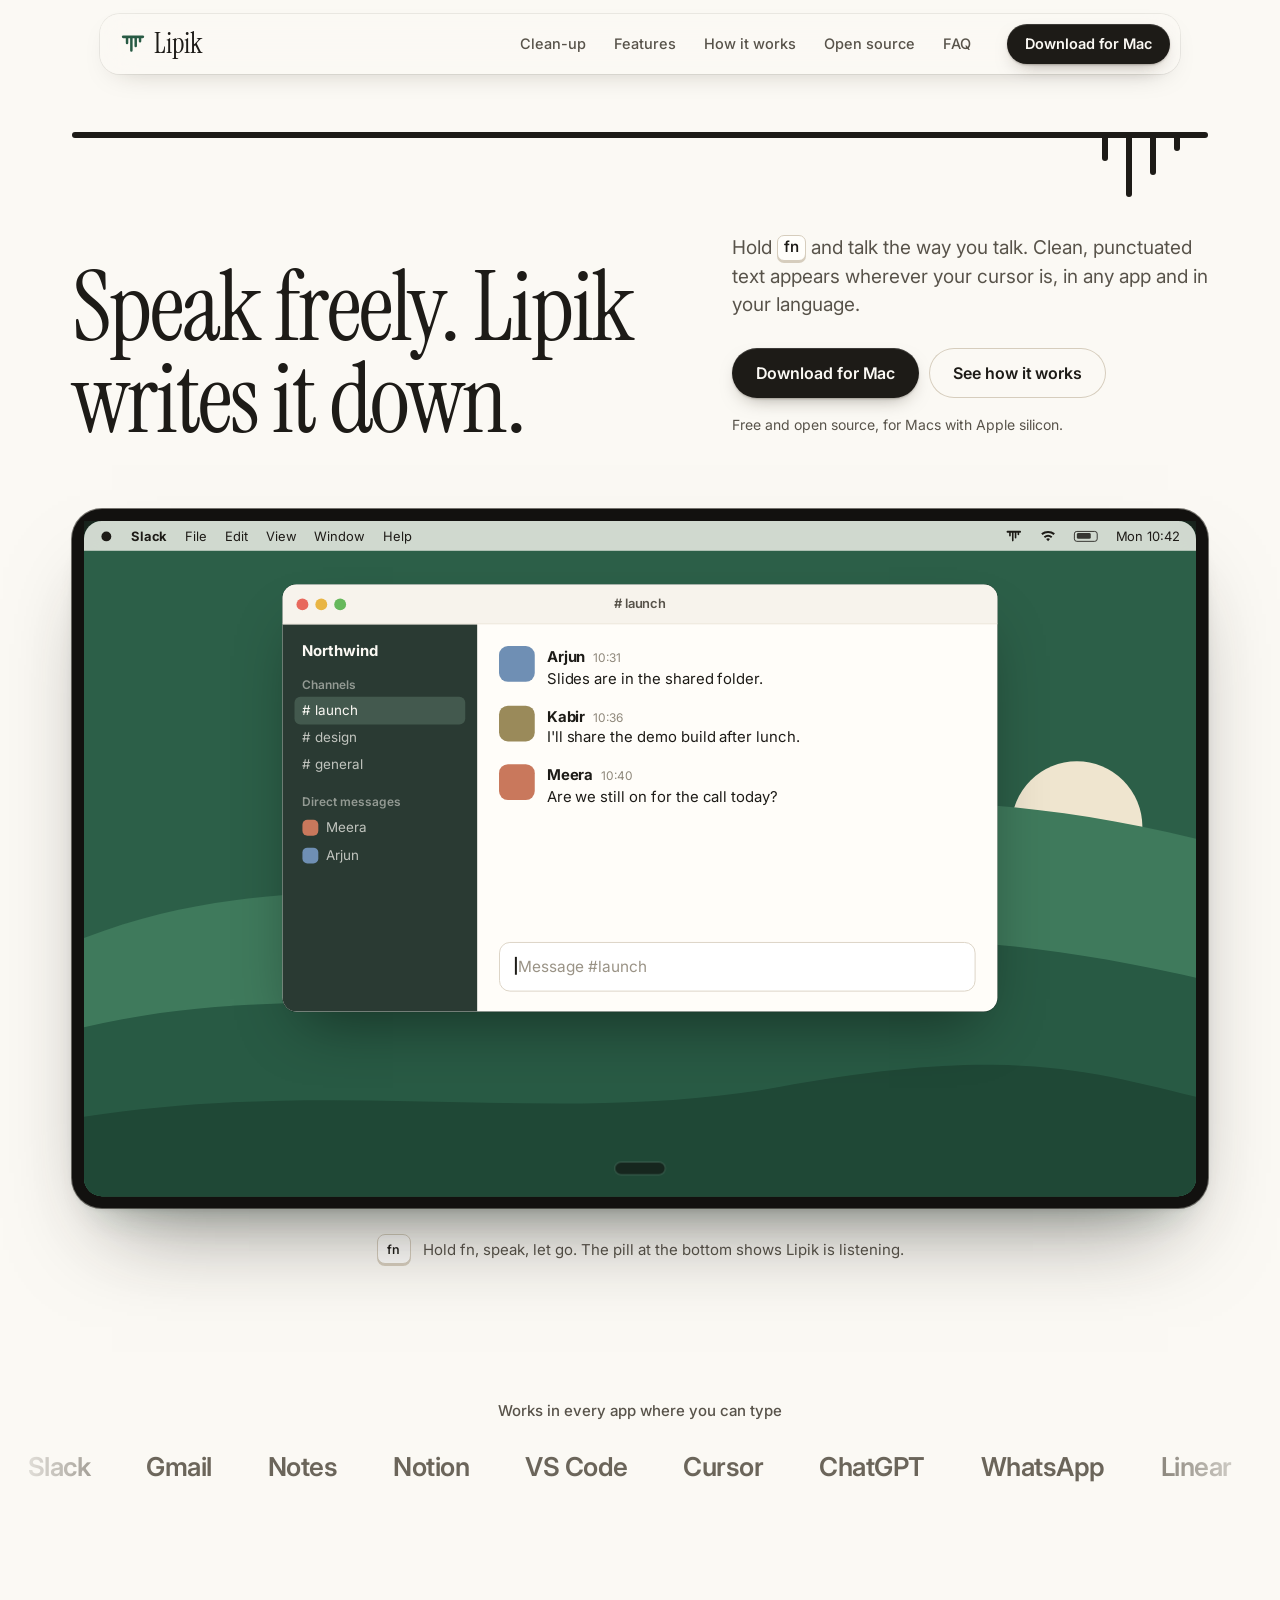
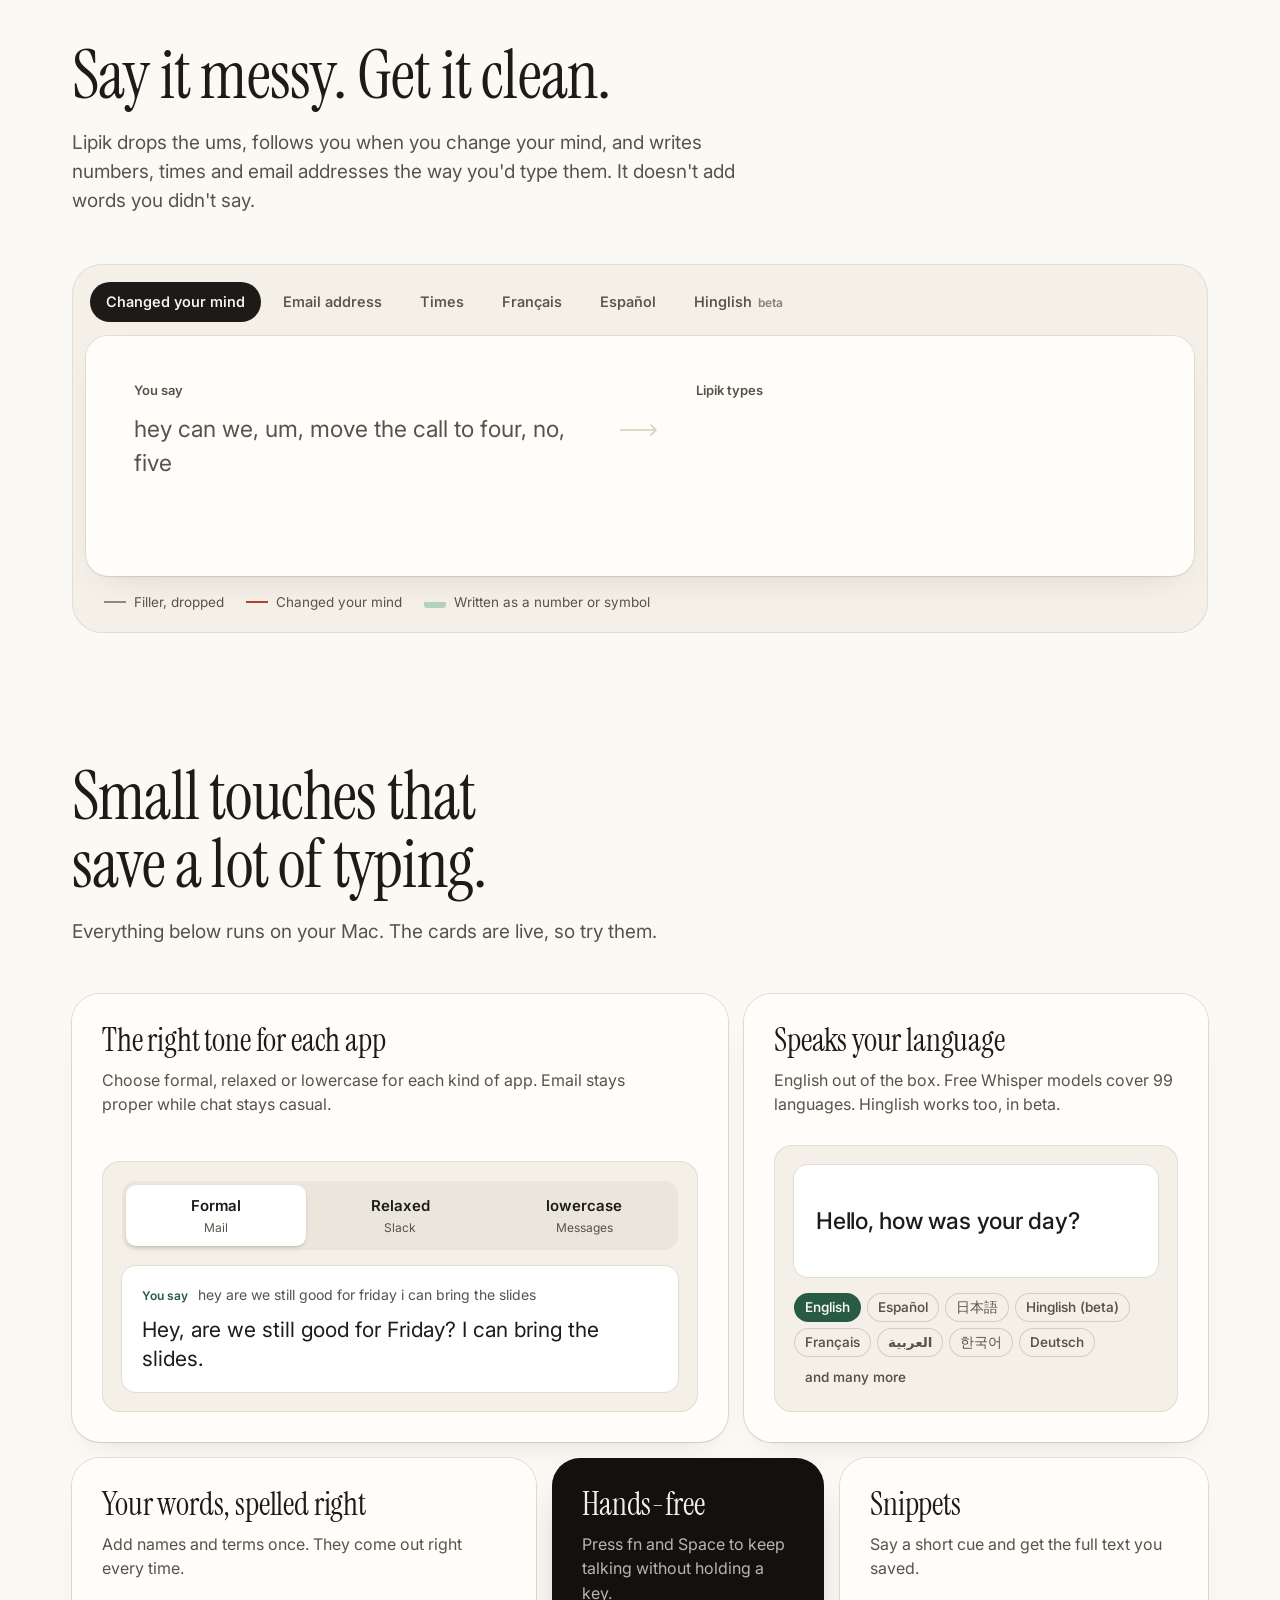
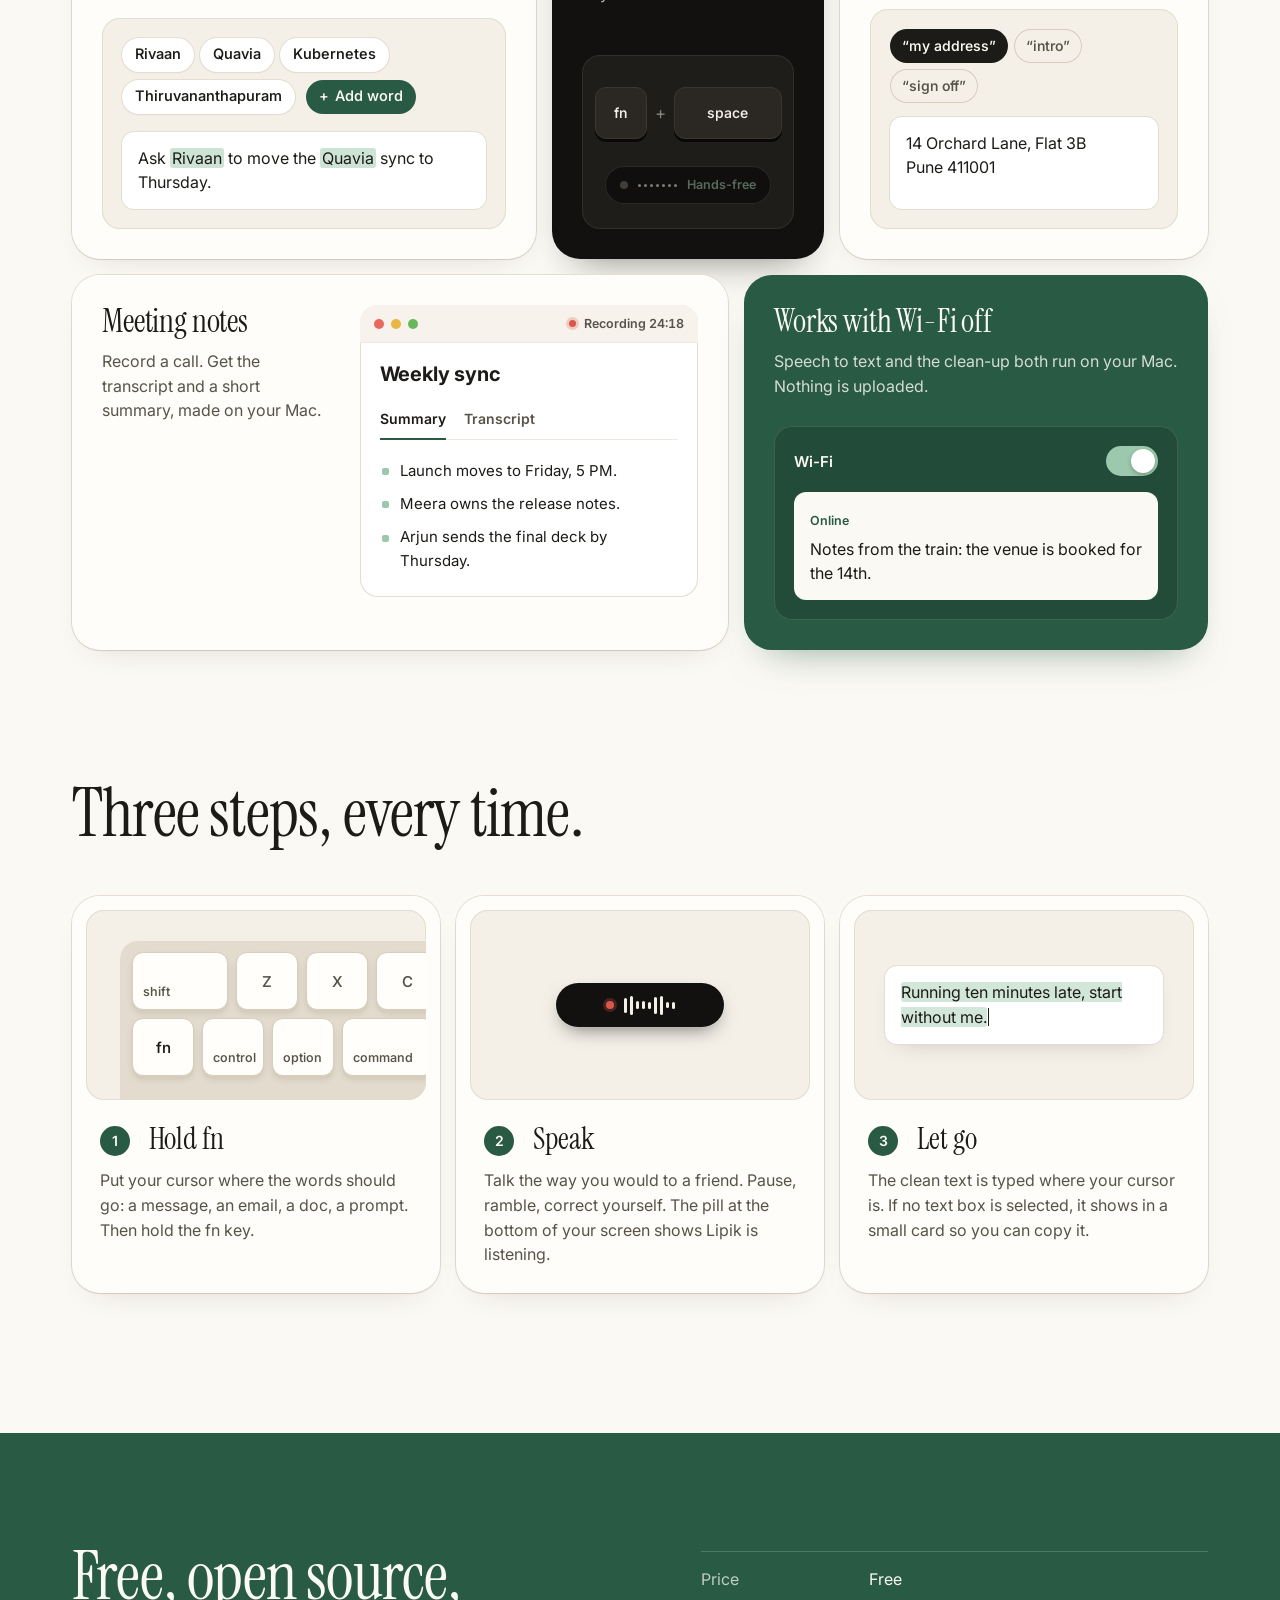
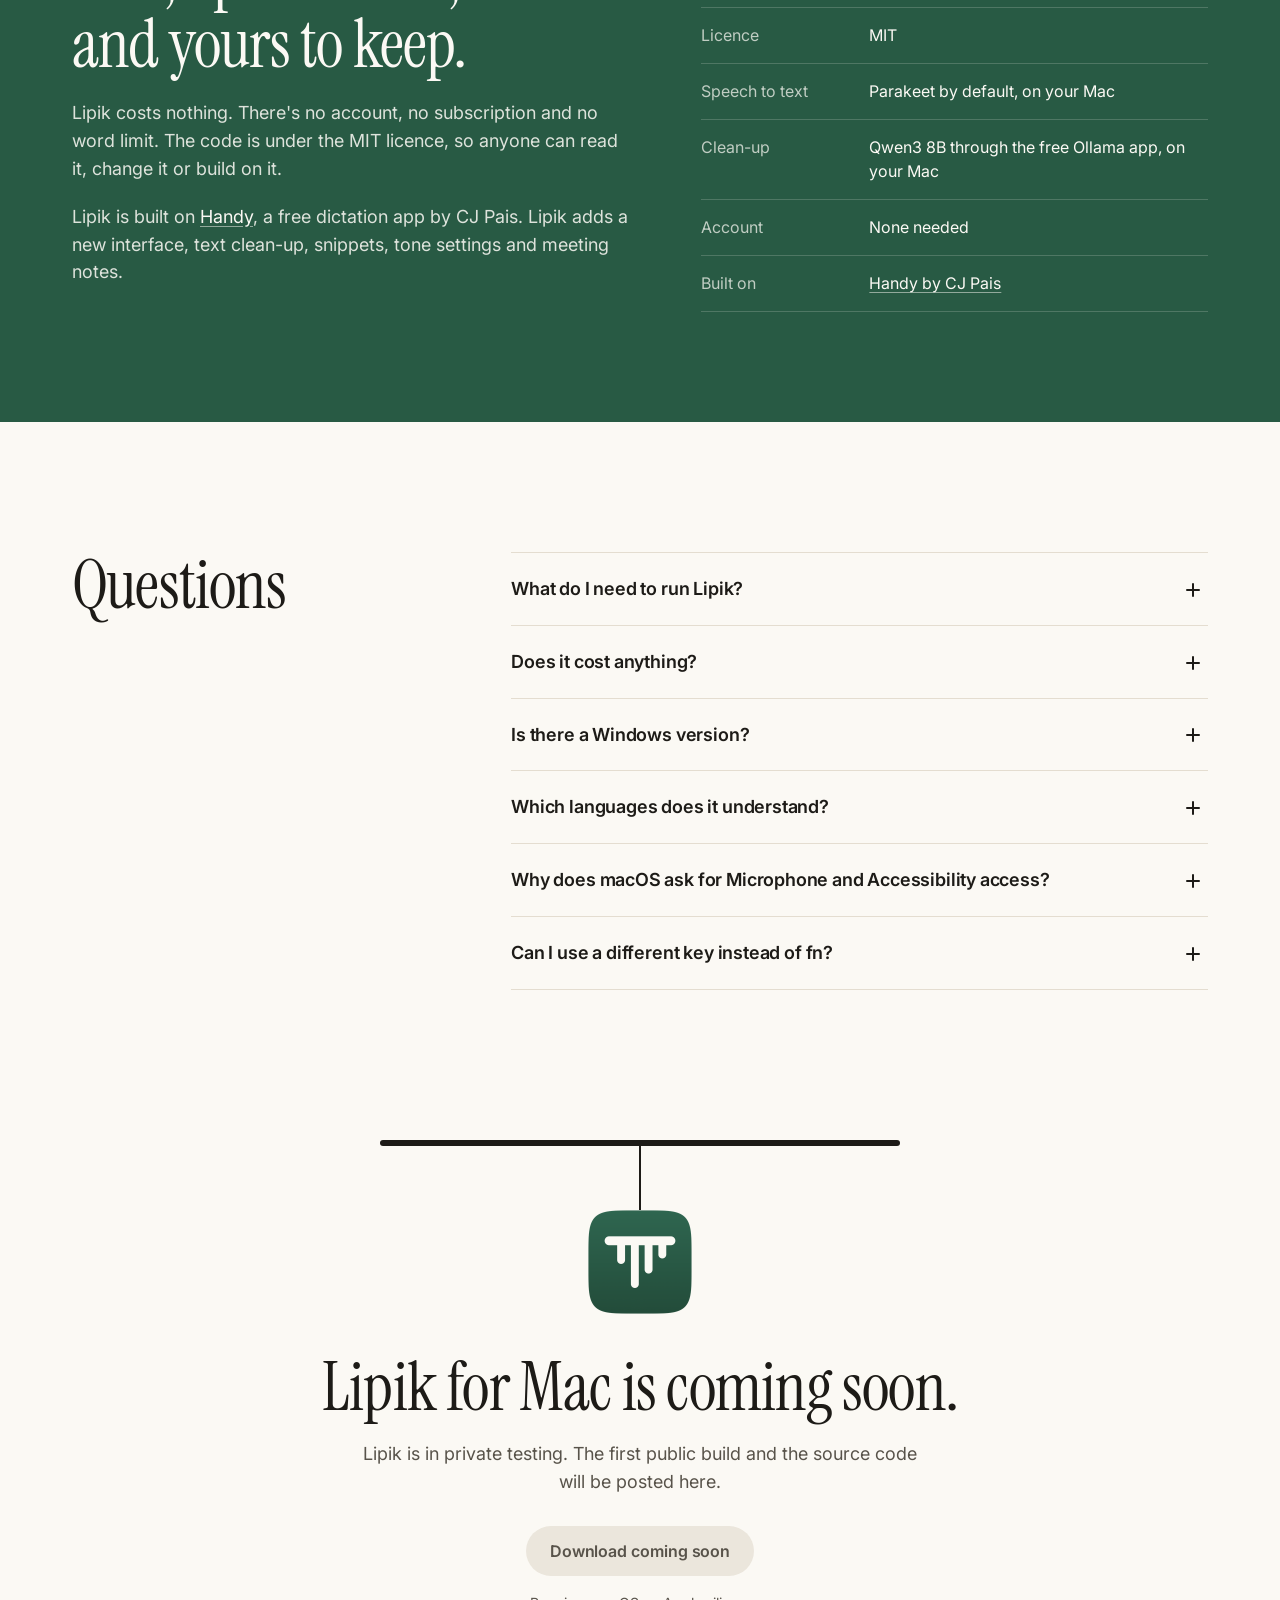
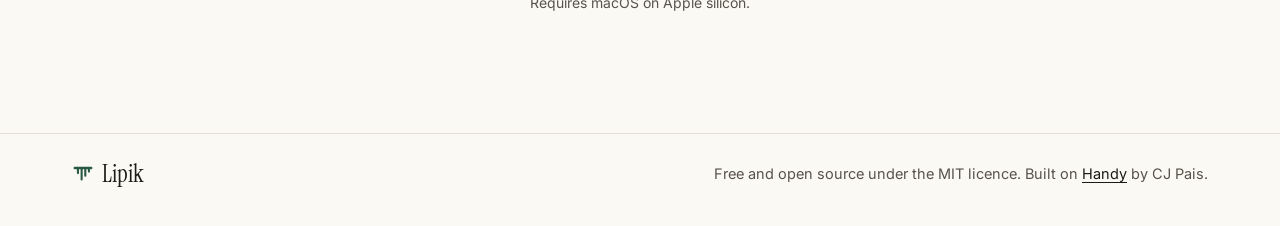
==== commit 6ae8184c: "Tone sample: tone changes punctuation and capitals, never words" ====
--- a/index.html
+++ b/index.html
@@ -225,7 +225,7 @@
               </div>
               <div class="tone-out">
                 <p class="tone-said"><span class="said-label">You say</span>hey are we still good for friday i can bring the slides</p>
-                <p class="tone-text" id="tone-text">Hi, are we still on for Friday? I can bring the slides.</p>
+                <p class="tone-text" id="tone-text">Hey, are we still good for Friday? I can bring the slides.</p>
               </div>
             </div>
           </article>
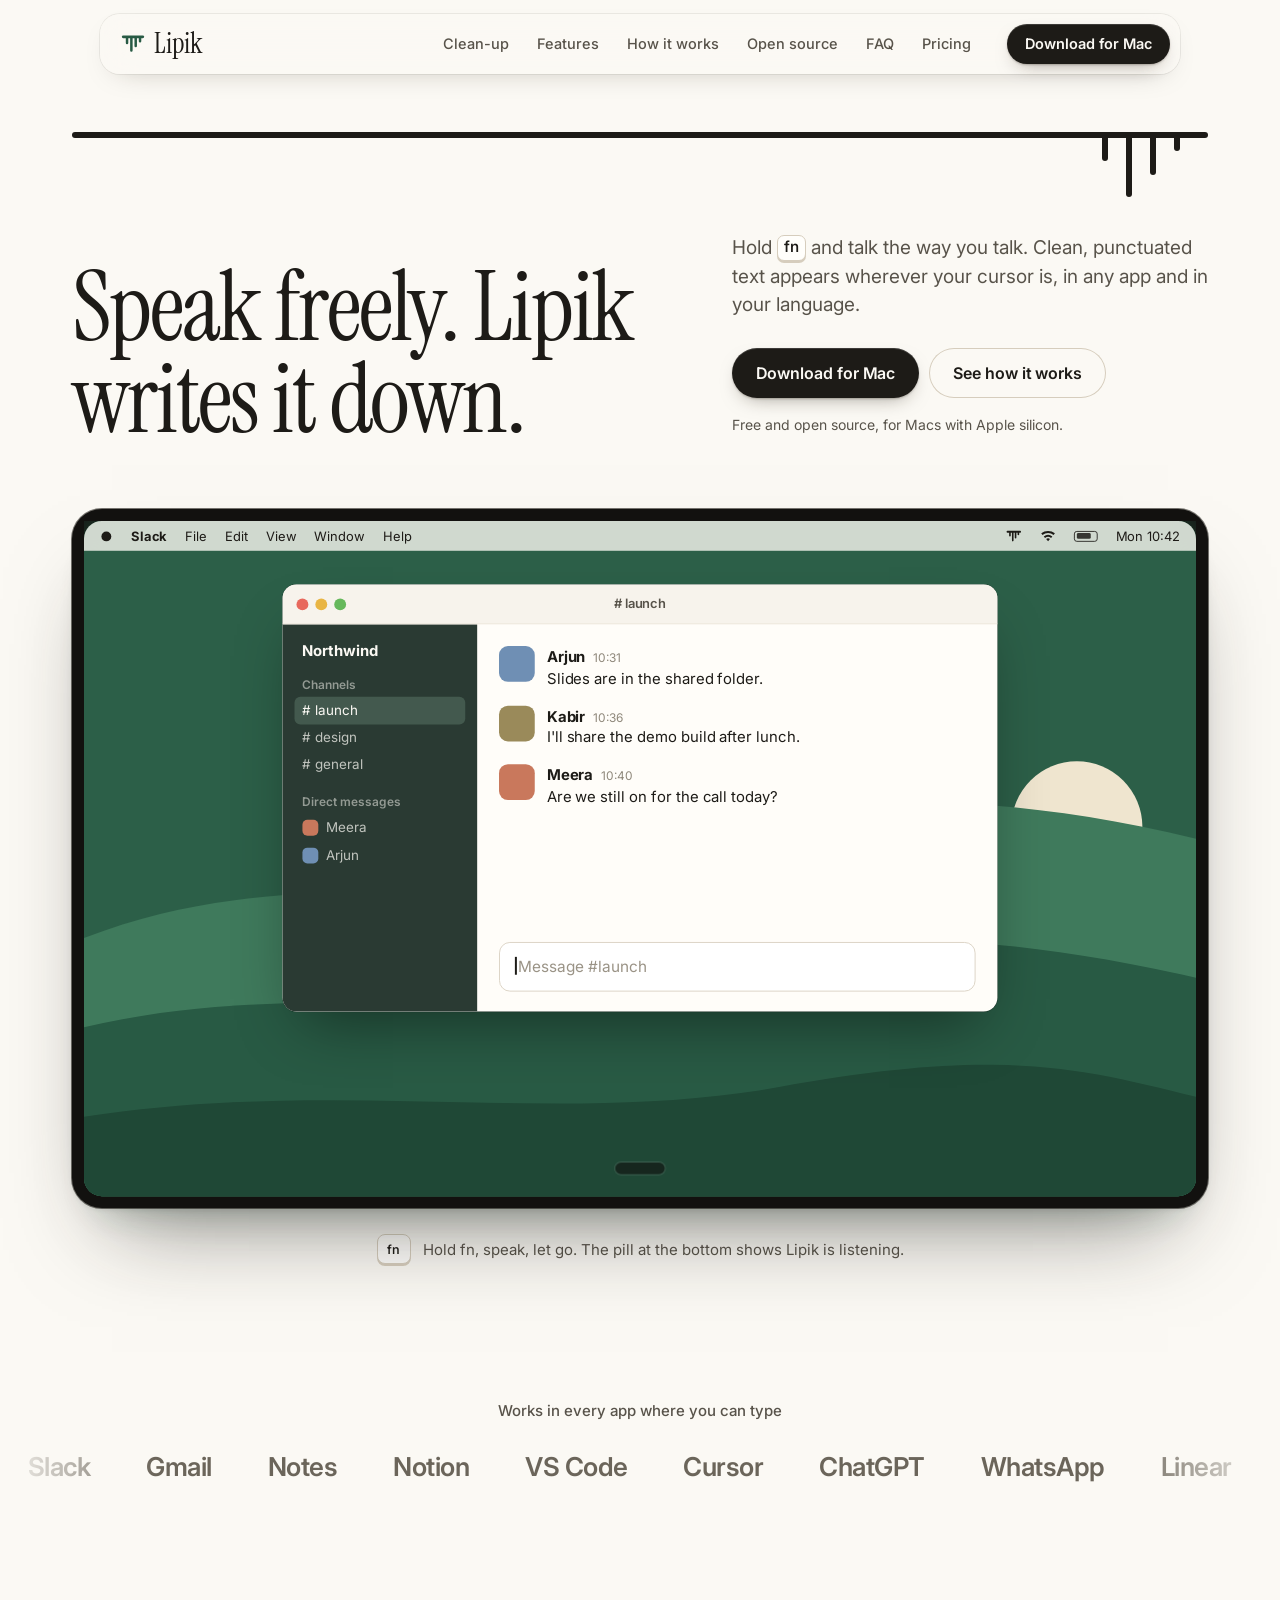
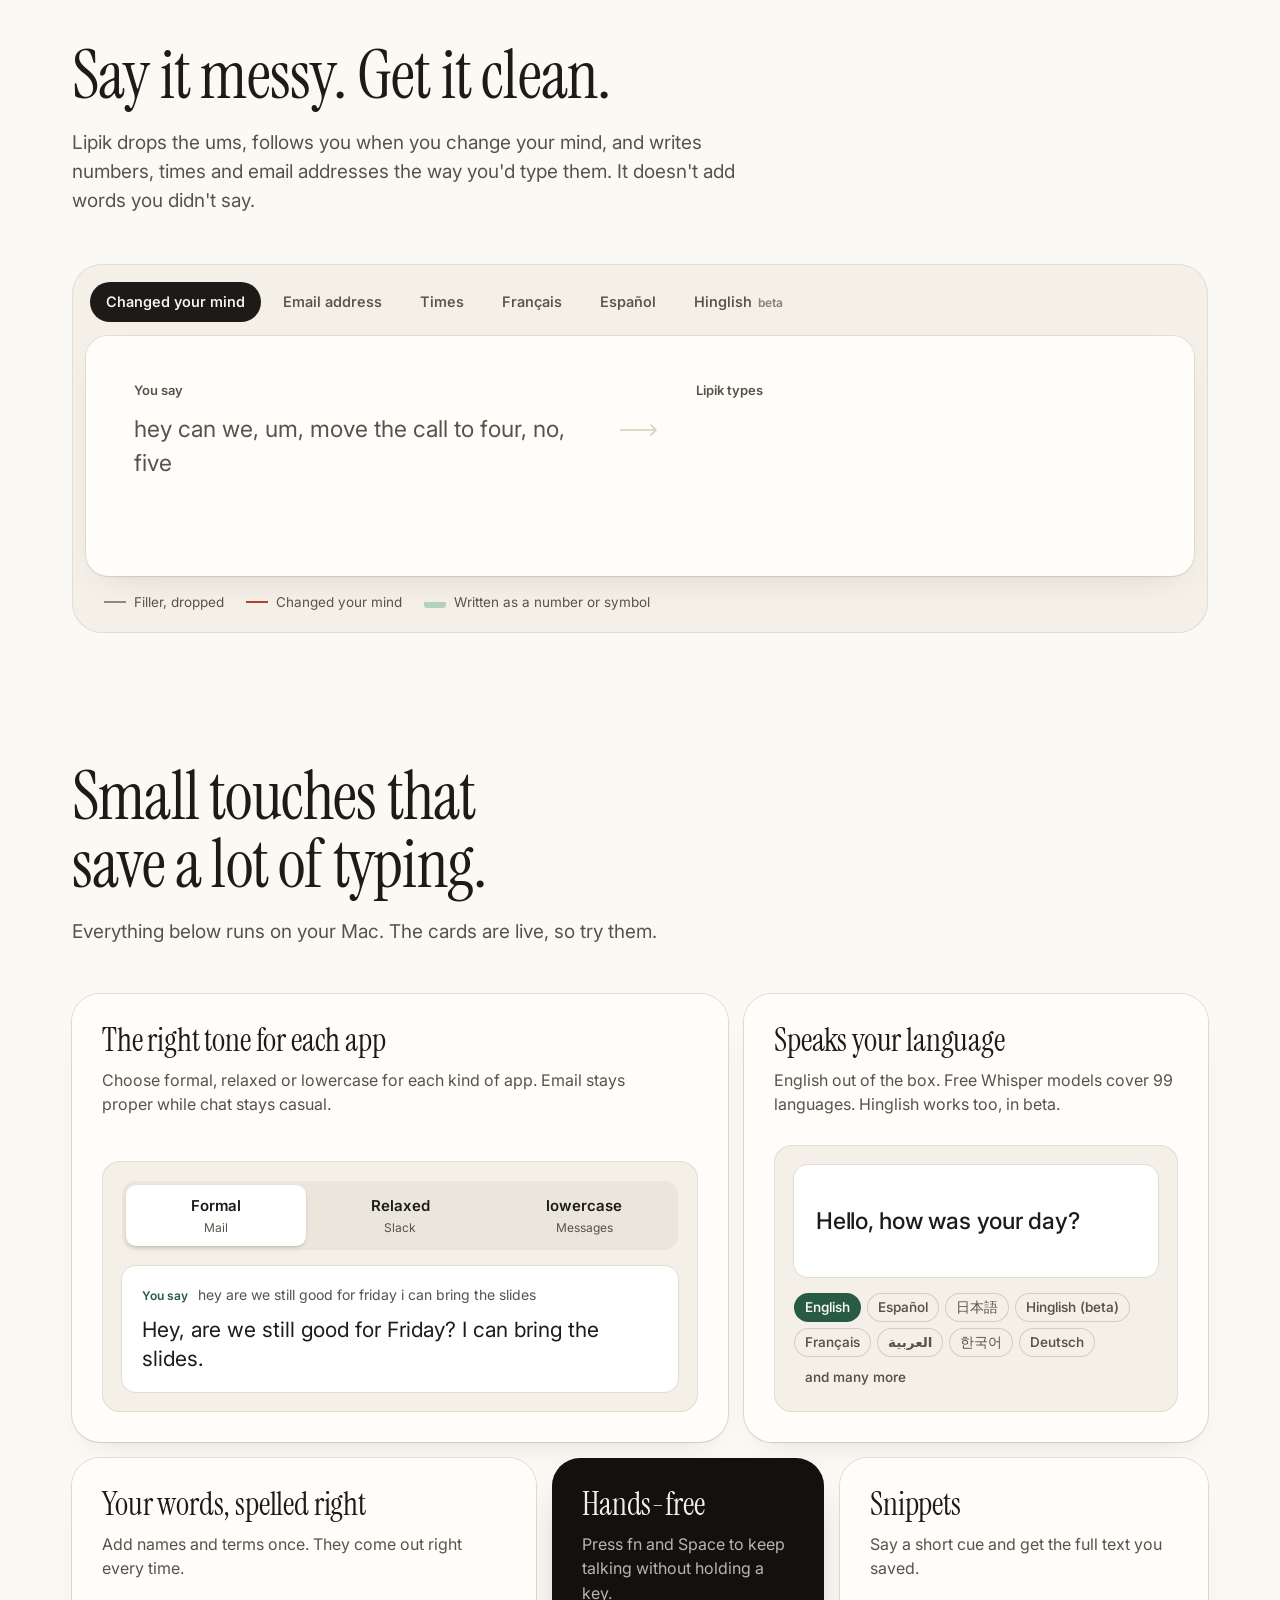
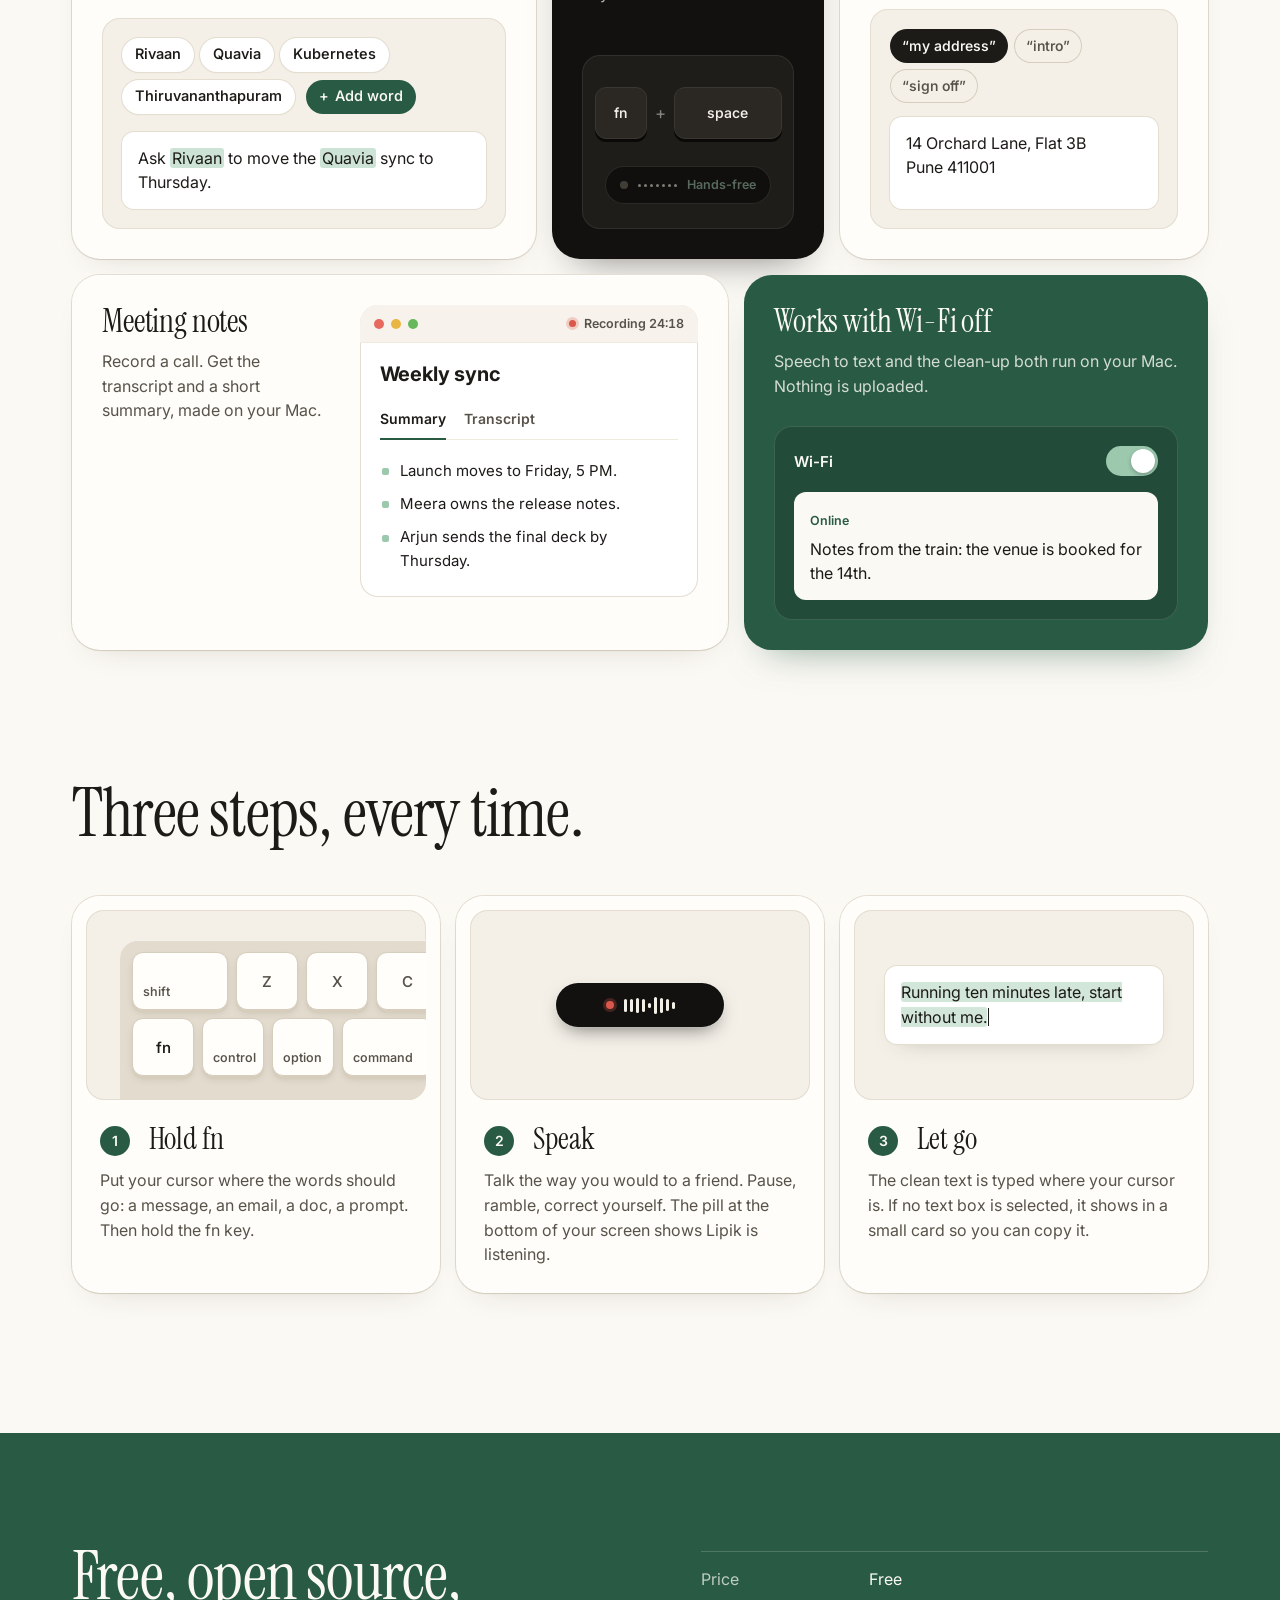
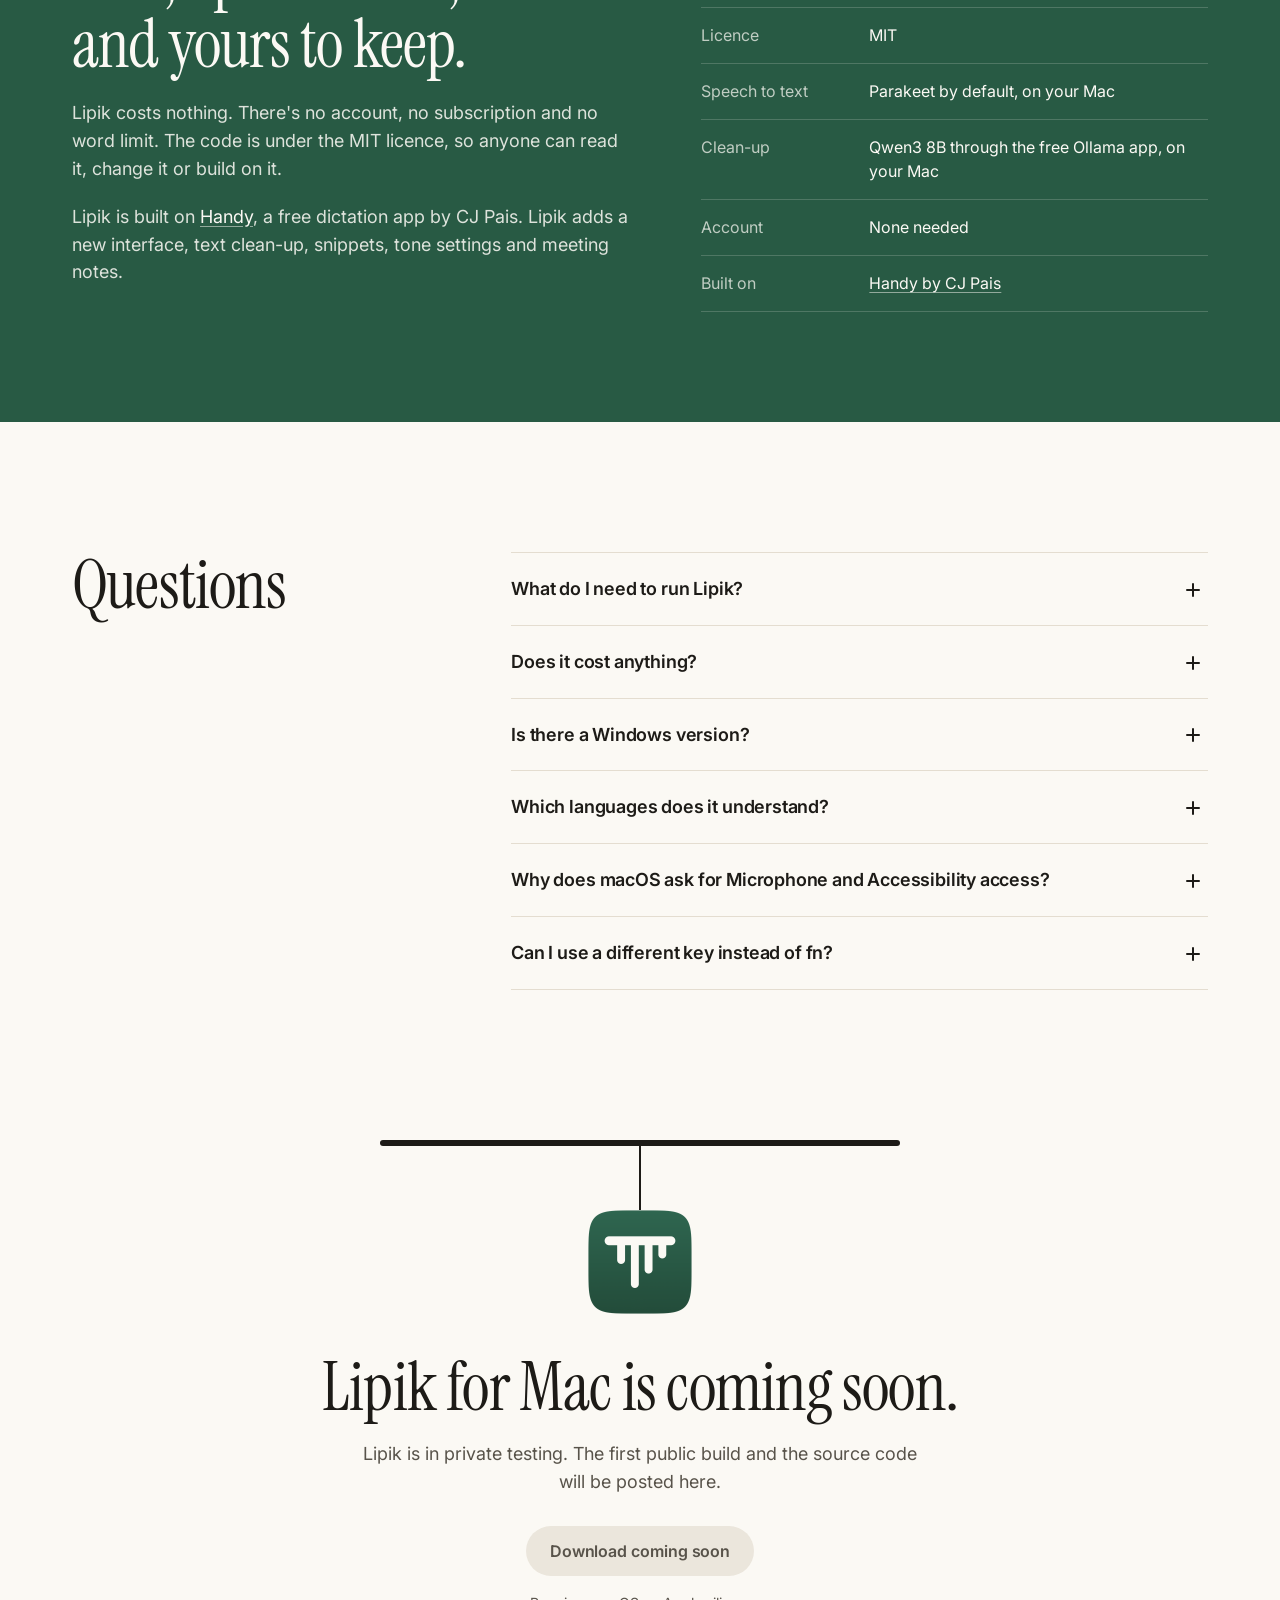
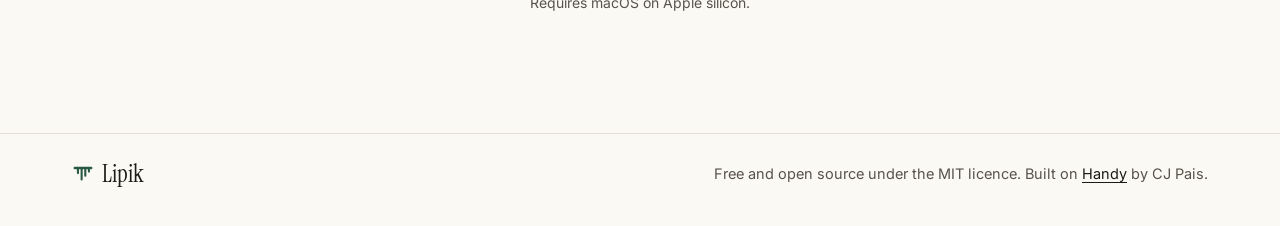
==== commit 2b1300c1: "Pricing page: everything is free" ====
--- a/index.html
+++ b/index.html
@@ -27,6 +27,7 @@
       <a href="#how">How it works</a>
       <a href="#open">Open source</a>
       <a href="#faq">FAQ</a>
+      <a href="pricing.html">Pricing</a>
     </nav>
     <a class="btn btn-ink btn-sm" href="#download">Download<span class="hide-sm">&nbsp;for Mac</span></a>
   </header>
--- a/styles.css
+++ b/styles.css
@@ -2343,3 +2343,164 @@
   clip: rect(0 0 0 0);
   white-space: nowrap;
 }
+
+/* Pricing page */
+.nav nav a[aria-current="page"] {
+  color: var(--ink);
+}
+.price-hero {
+  padding: 150px 0 0;
+  text-align: center;
+}
+.price-rule {
+  position: relative;
+  width: min(640px, 100%);
+  height: 6px;
+  margin: 0 auto 26px;
+  border-radius: 3px;
+  background: var(--ink);
+}
+.price-hero h1 {
+  font-family: var(--serif);
+  font-weight: 400;
+  font-size: clamp(60px, 9vw, 128px);
+  line-height: 0.95;
+  letter-spacing: -0.02em;
+}
+.price-sub {
+  margin: 18px 0 0;
+  font-family: var(--serif);
+  font-size: clamp(28px, 3.4vw, 44px);
+  line-height: 1.1;
+  color: var(--green);
+}
+.price-card-wrap {
+  padding-top: 80px;
+}
+.price-card {
+  display: grid;
+  grid-template-columns: minmax(0, 0.9fr) minmax(0, 1.1fr);
+  gap: 56px;
+  max-width: 980px;
+  margin: 0 auto;
+  padding: 44px;
+  border-radius: 30px;
+  background: #fffefb;
+  box-shadow: 0 0 0 1px rgba(66, 50, 24, 0.07), 0 2px 4px rgba(66, 50, 24, 0.04),
+    0 24px 60px -24px rgba(66, 50, 24, 0.22);
+}
+.plan-name {
+  margin: 0;
+  font-weight: 600;
+  font-size: 18px;
+}
+.plan-price {
+  display: flex;
+  align-items: baseline;
+  flex-wrap: wrap;
+  gap: 8px 14px;
+  margin: 14px 0 0;
+}
+.plan-price .amount {
+  font-family: var(--serif);
+  font-size: 120px;
+  line-height: 0.9;
+}
+.plan-price .per {
+  max-width: 9em;
+  font-size: 16px;
+  line-height: 1.35;
+  color: var(--muted);
+}
+.plan-note {
+  max-width: 24em;
+  margin: 20px 0 28px;
+  color: var(--muted);
+}
+.price-left .fineprint {
+  margin-top: 14px;
+}
+.price-right {
+  padding: 28px 30px;
+  border-radius: 20px;
+  background: var(--sand-2, #f3efe7);
+}
+.included-h {
+  margin: 0 0 14px;
+  font-weight: 600;
+}
+.included {
+  list-style: none;
+  margin: 0;
+  padding: 0;
+  display: grid;
+  grid-template-columns: repeat(2, minmax(0, 1fr));
+  gap: 10px 22px;
+}
+.included li {
+  position: relative;
+  padding-left: 26px;
+  font-size: 15.5px;
+  line-height: 1.4;
+}
+.included li::before {
+  content: "";
+  position: absolute;
+  left: 0;
+  top: 0.2em;
+  width: 16px;
+  height: 16px;
+  border-radius: 50%;
+  background: #e5ece4 url("data:image/svg+xml,%3Csvg xmlns='http://www.w3.org/2000/svg' viewBox='0 0 16 16'%3E%3Cpath d='M4.5 8.3l2.2 2.2 4.8-4.9' fill='none' stroke='%23285a44' stroke-width='1.8' stroke-linecap='round' stroke-linejoin='round'/%3E%3C/svg%3E") center / 16px no-repeat;
+}
+.why-grid {
+  display: grid;
+  grid-template-columns: repeat(3, minmax(0, 1fr));
+  gap: 40px;
+  margin-top: 40px;
+}
+.why-grid h3 {
+  font-size: 19px;
+  font-weight: 600;
+  letter-spacing: -0.01em;
+}
+.why-grid p {
+  margin: 8px 0 0;
+  color: var(--muted);
+}
+.why-grid a {
+  color: var(--green);
+}
+.price-end {
+  padding-top: 120px;
+  padding-bottom: 120px;
+  text-align: center;
+}
+.price-end p {
+  margin: 0;
+  font-family: var(--serif);
+  font-size: clamp(32px, 4vw, 48px);
+}
+
+@media (max-width: 900px) {
+  .price-hero {
+    padding-top: 110px;
+  }
+  .price-card {
+    grid-template-columns: 1fr;
+    gap: 32px;
+    padding: 28px;
+  }
+  .why-grid {
+    grid-template-columns: 1fr;
+    gap: 24px;
+  }
+}
+@media (max-width: 520px) {
+  .included {
+    grid-template-columns: 1fr;
+  }
+  .price-right {
+    padding: 22px;
+  }
+}
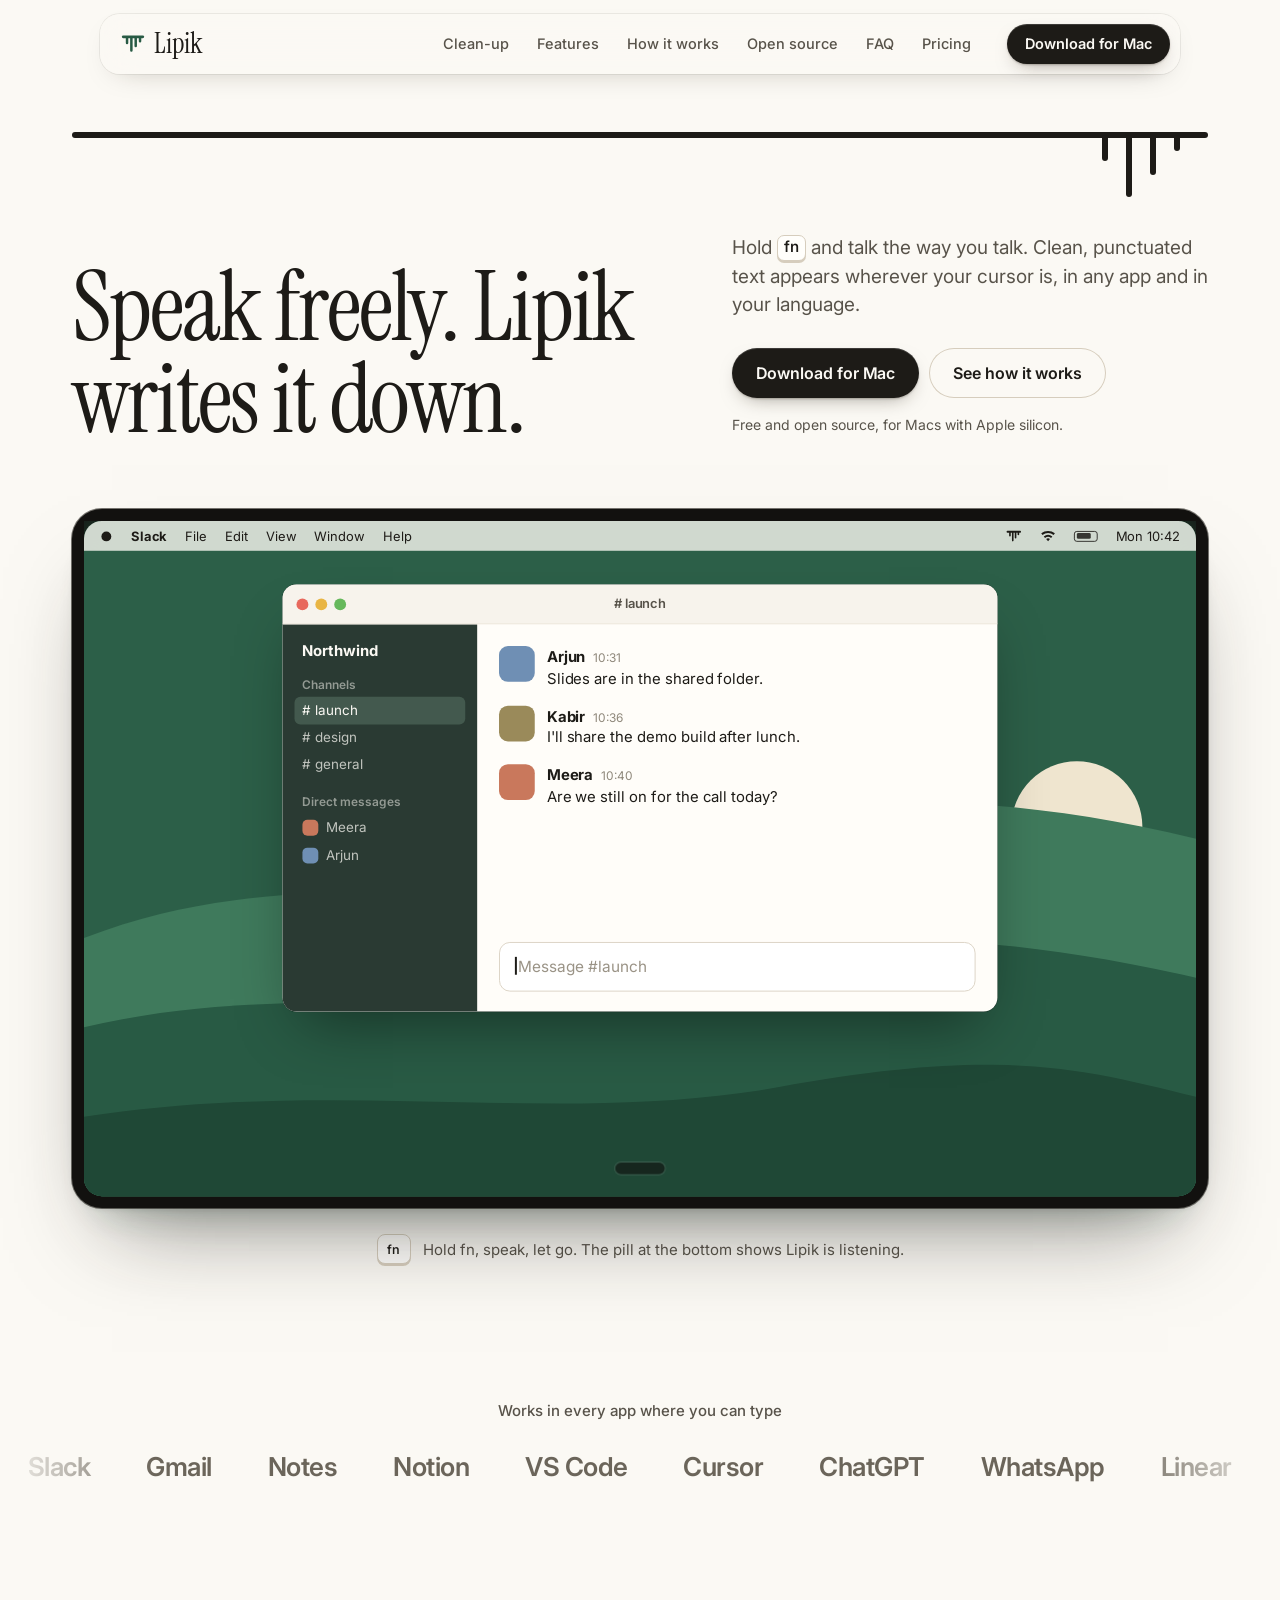
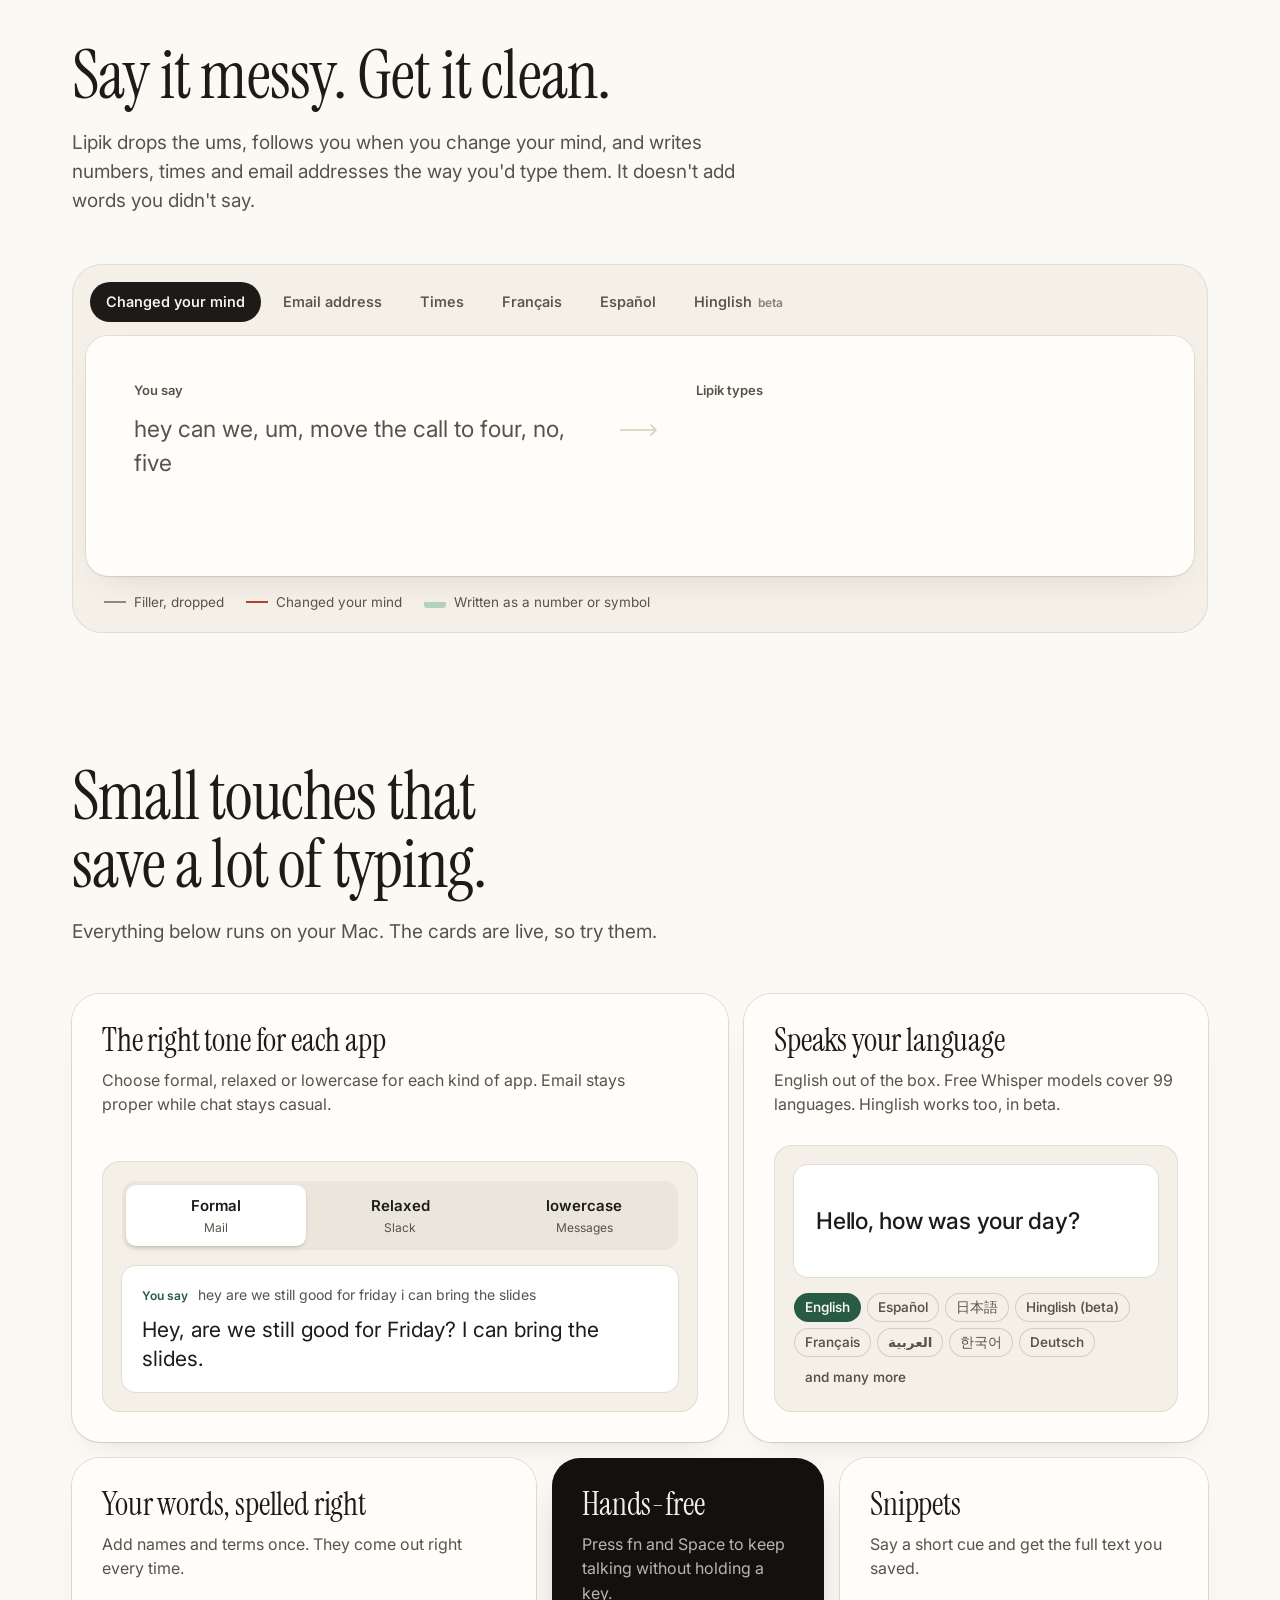
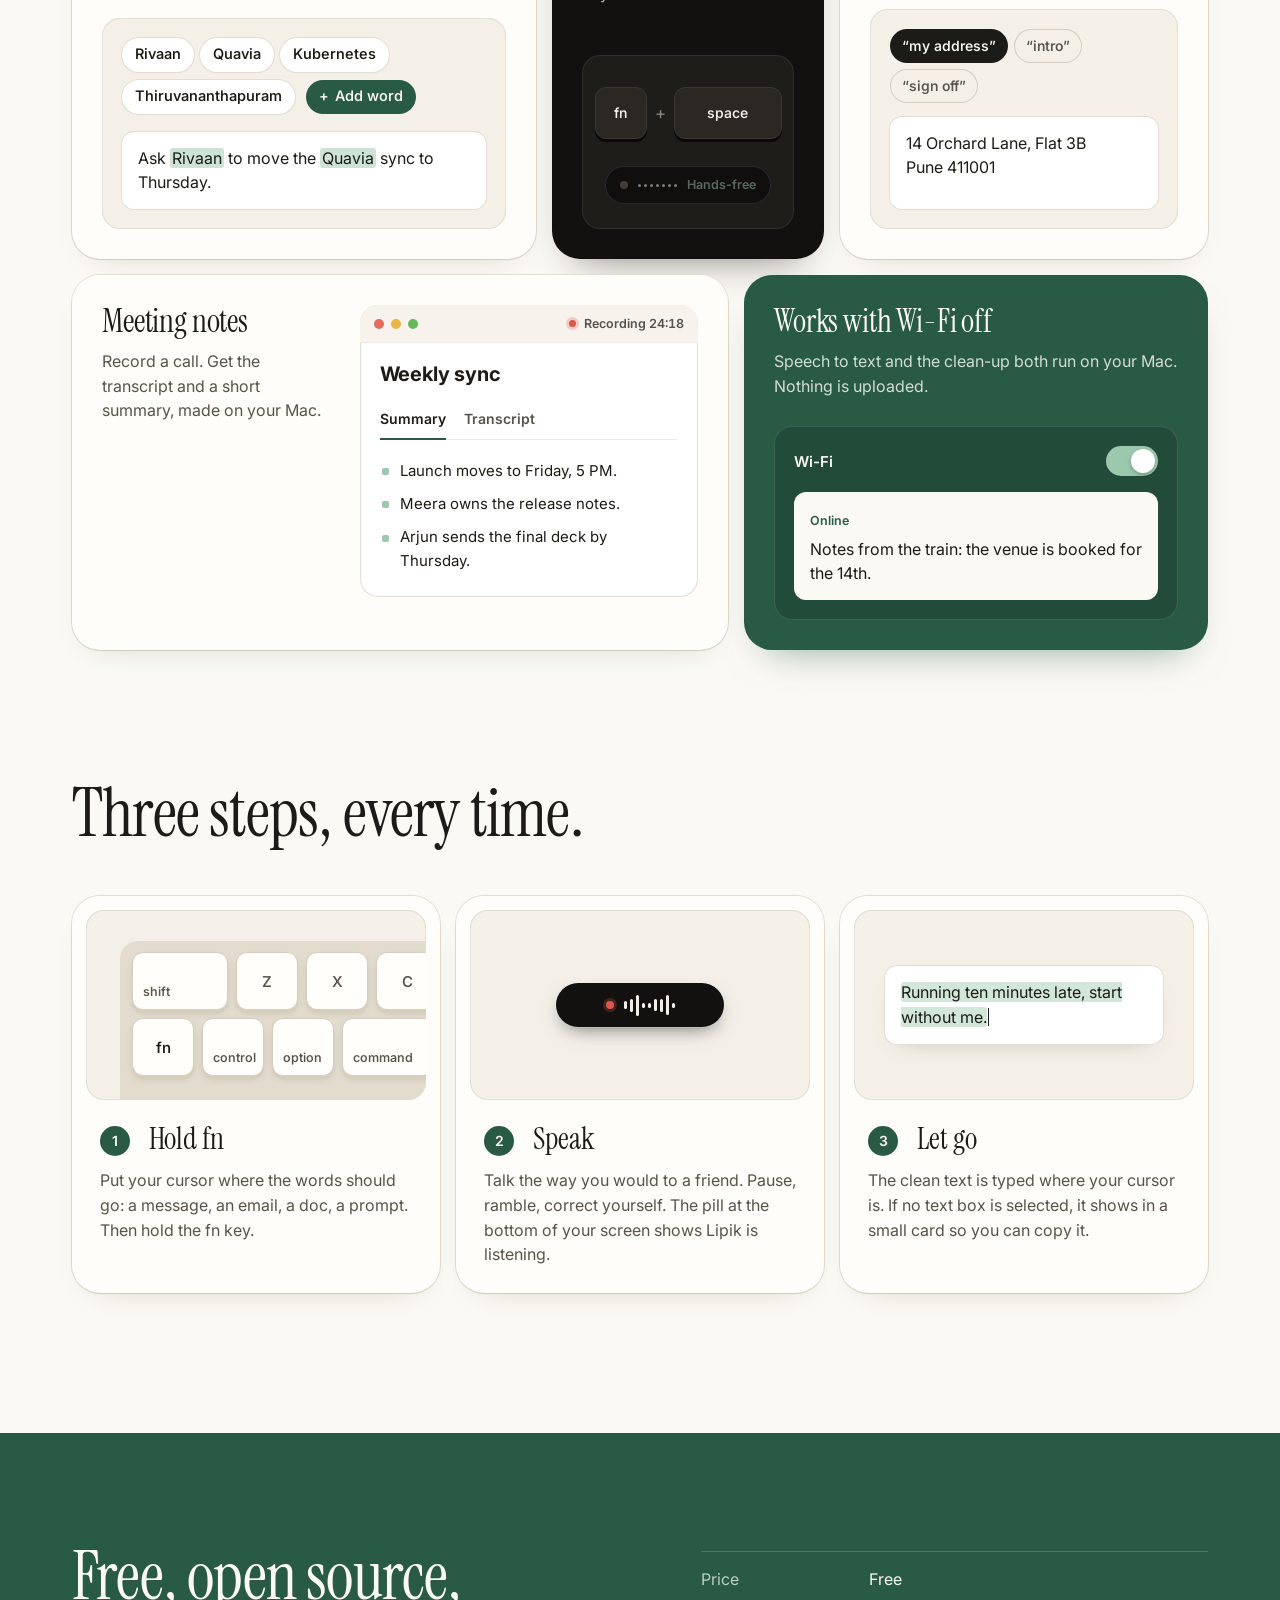
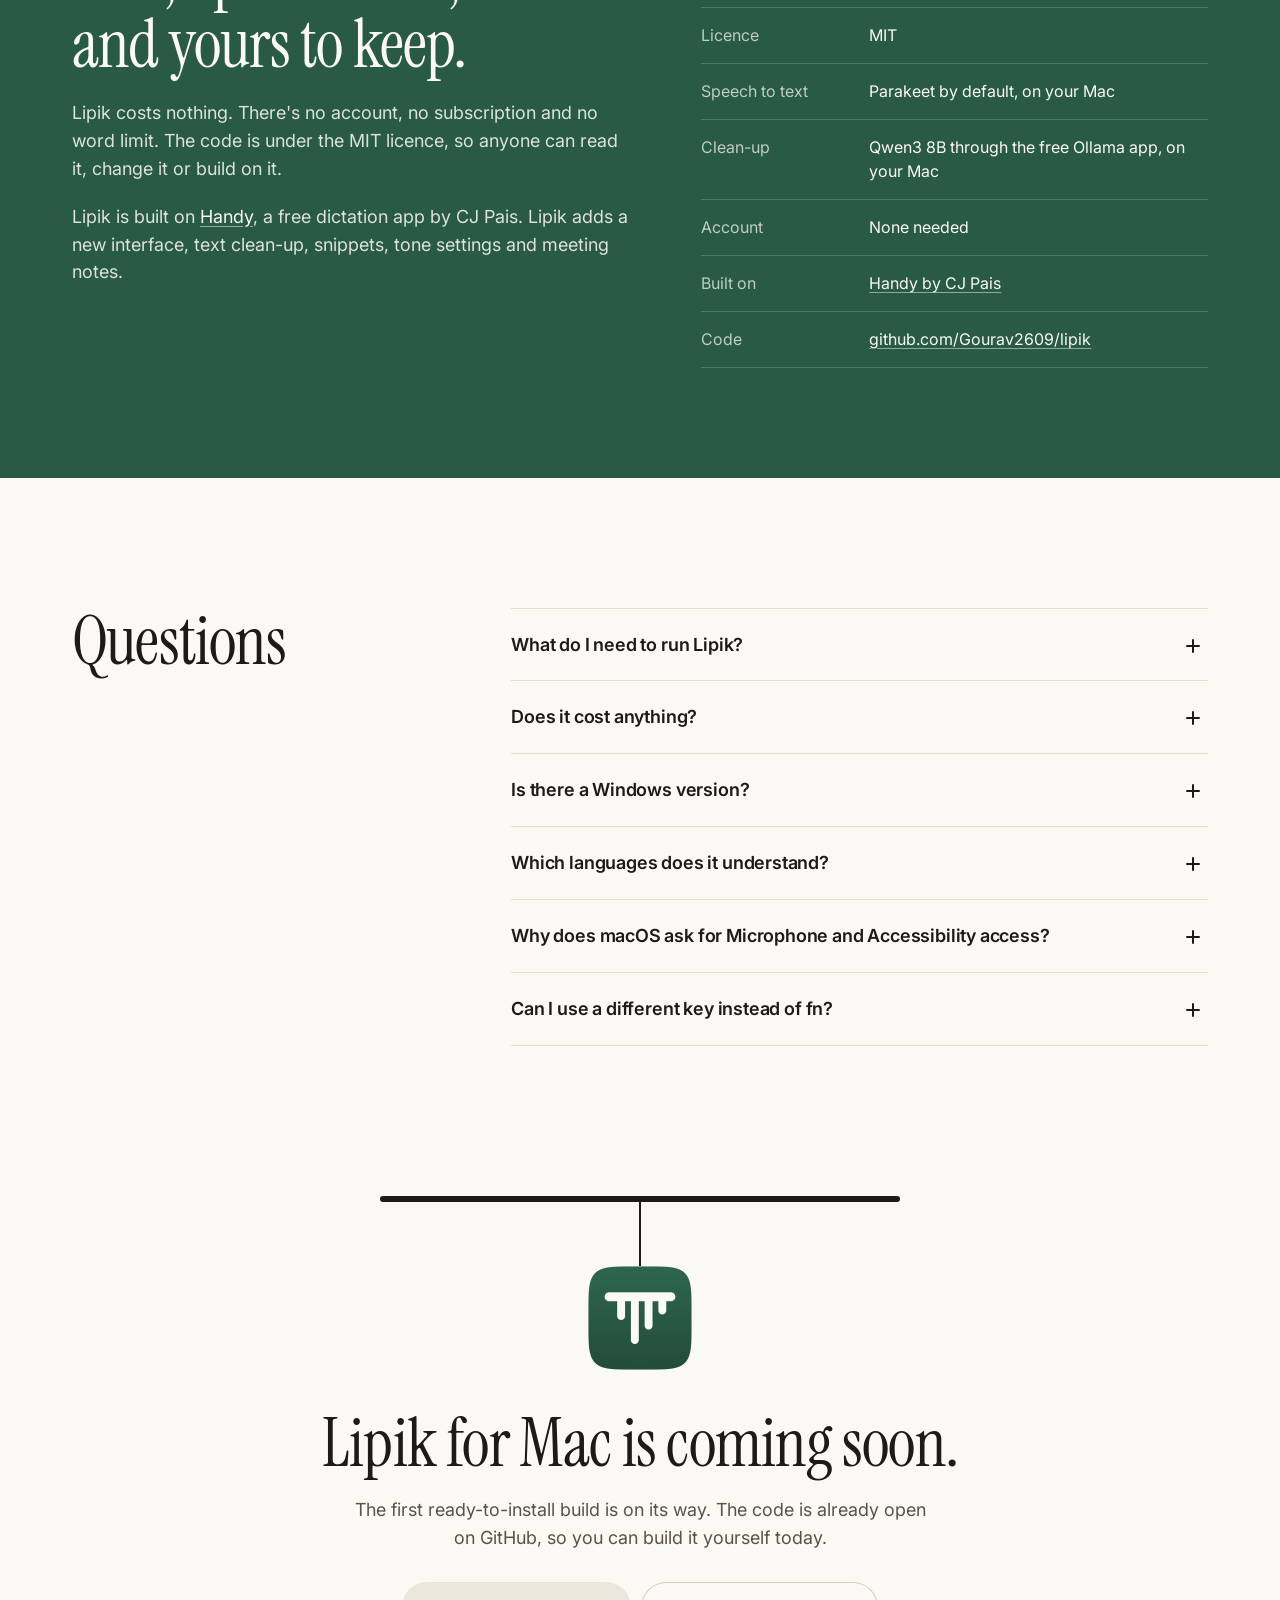
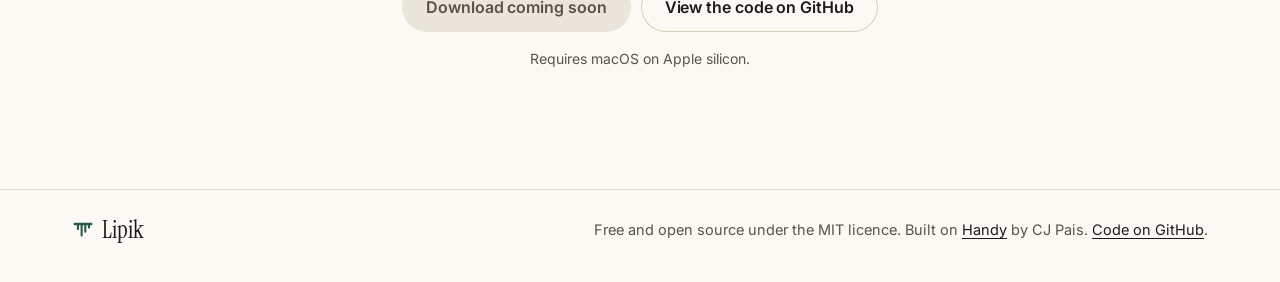
==== commit 04693844: "Link the code on GitHub; hosting config for lipik.refflux.dev" ====
--- a/index.html
+++ b/index.html
@@ -406,6 +406,7 @@
           <div><dt>Clean-up</dt><dd>Qwen3 8B through the free Ollama app, on your Mac</dd></div>
           <div><dt>Account</dt><dd>None needed</dd></div>
           <div><dt>Built on</dt><dd><a href="https://github.com/cjpais/Handy">Handy by CJ Pais</a></dd></div>
+            <div><dt>Code</dt><dd><a href="https://github.com/Gourav2609/lipik">github.com/Gourav2609/lipik</a></dd></div>
         </dl>
       </div>
     </section>
@@ -449,8 +450,8 @@
         <div class="dl-rule" aria-hidden="true"><span></span></div>
         <img class="dl-icon" src="assets/icon.png" alt="" width="128" height="128">
         <h2 id="download-h">Lipik for Mac is coming soon.</h2>
-        <p>Lipik is in private testing. The first public build and the source code will be posted here.</p>
-        <span class="btn btn-ink is-off" aria-disabled="true">Download coming soon</span>
+        <p>The first ready-to-install build is on its way. The code is already open on GitHub, so you can build it yourself today.</p>
+        <div class="dl-actions"><span class="btn btn-ink is-off" aria-disabled="true">Download coming soon</span><a class="btn btn-line" href="https://github.com/Gourav2609/lipik">View the code on GitHub</a></div>
         <p class="fineprint">Requires macOS on Apple silicon.</p>
       </div>
     </section>
@@ -462,7 +463,7 @@
         <svg class="mark" viewBox="0 0 24 24" aria-hidden="true"><g stroke="currentColor" stroke-linecap="round" fill="none"><path d="M3 5.4h18" stroke-width="2.6"/><path d="M6.5 6.4v4.6M10.5 6.4v11.6M14.5 6.4v7.4M18.5 6.4v3" stroke-width="2.3"/></g></svg>
         <span>Lipik</span>
       </a>
-      <p>Free and open source under the MIT licence. Built on <a href="https://github.com/cjpais/Handy">Handy</a> by CJ Pais.</p>
+      <p>Free and open source under the MIT licence. Built on <a href="https://github.com/cjpais/Handy">Handy</a> by CJ Pais. <a href="https://github.com/Gourav2609/lipik">Code on GitHub</a>.</p>
     </div>
   </footer>
 
--- a/styles.css
+++ b/styles.css
@@ -2504,3 +2504,10 @@
     padding: 22px;
   }
 }
+
+.dl-actions {
+  display: flex;
+  flex-wrap: wrap;
+  justify-content: center;
+  gap: 10px;
+}
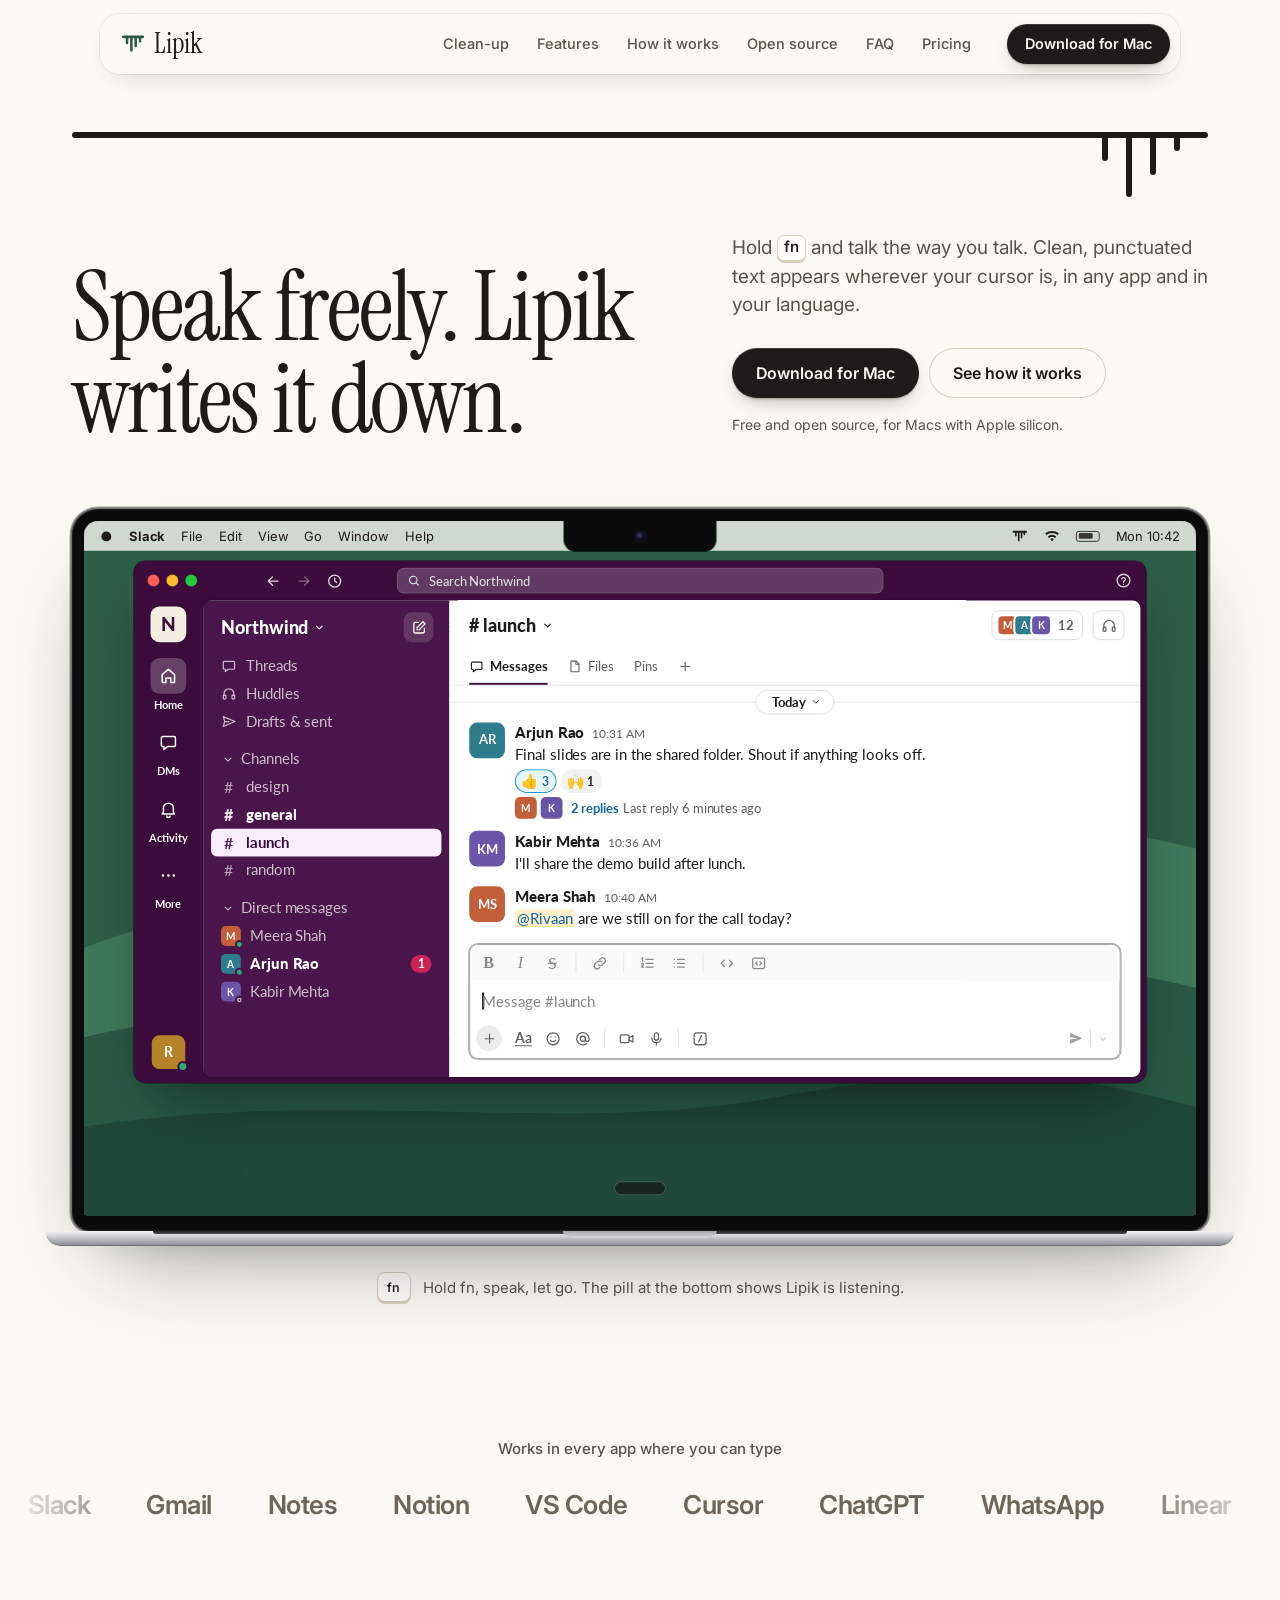
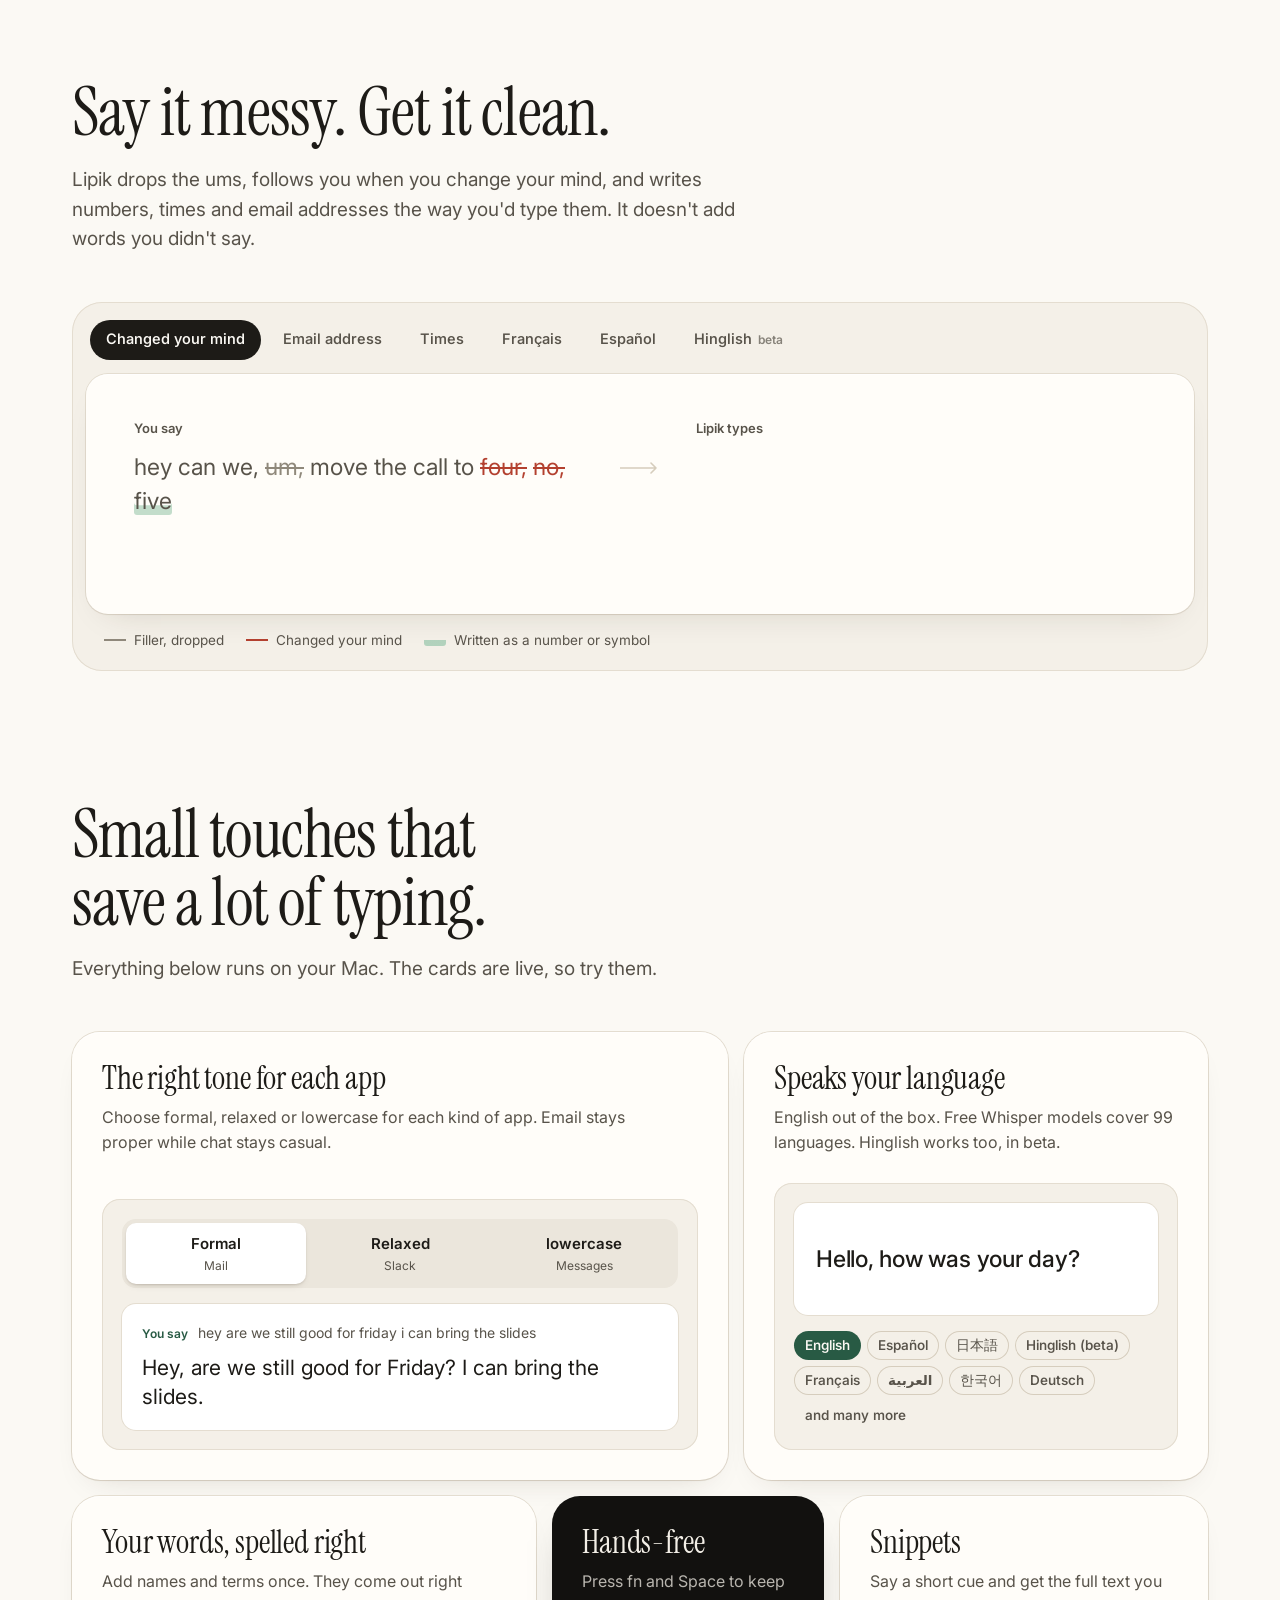
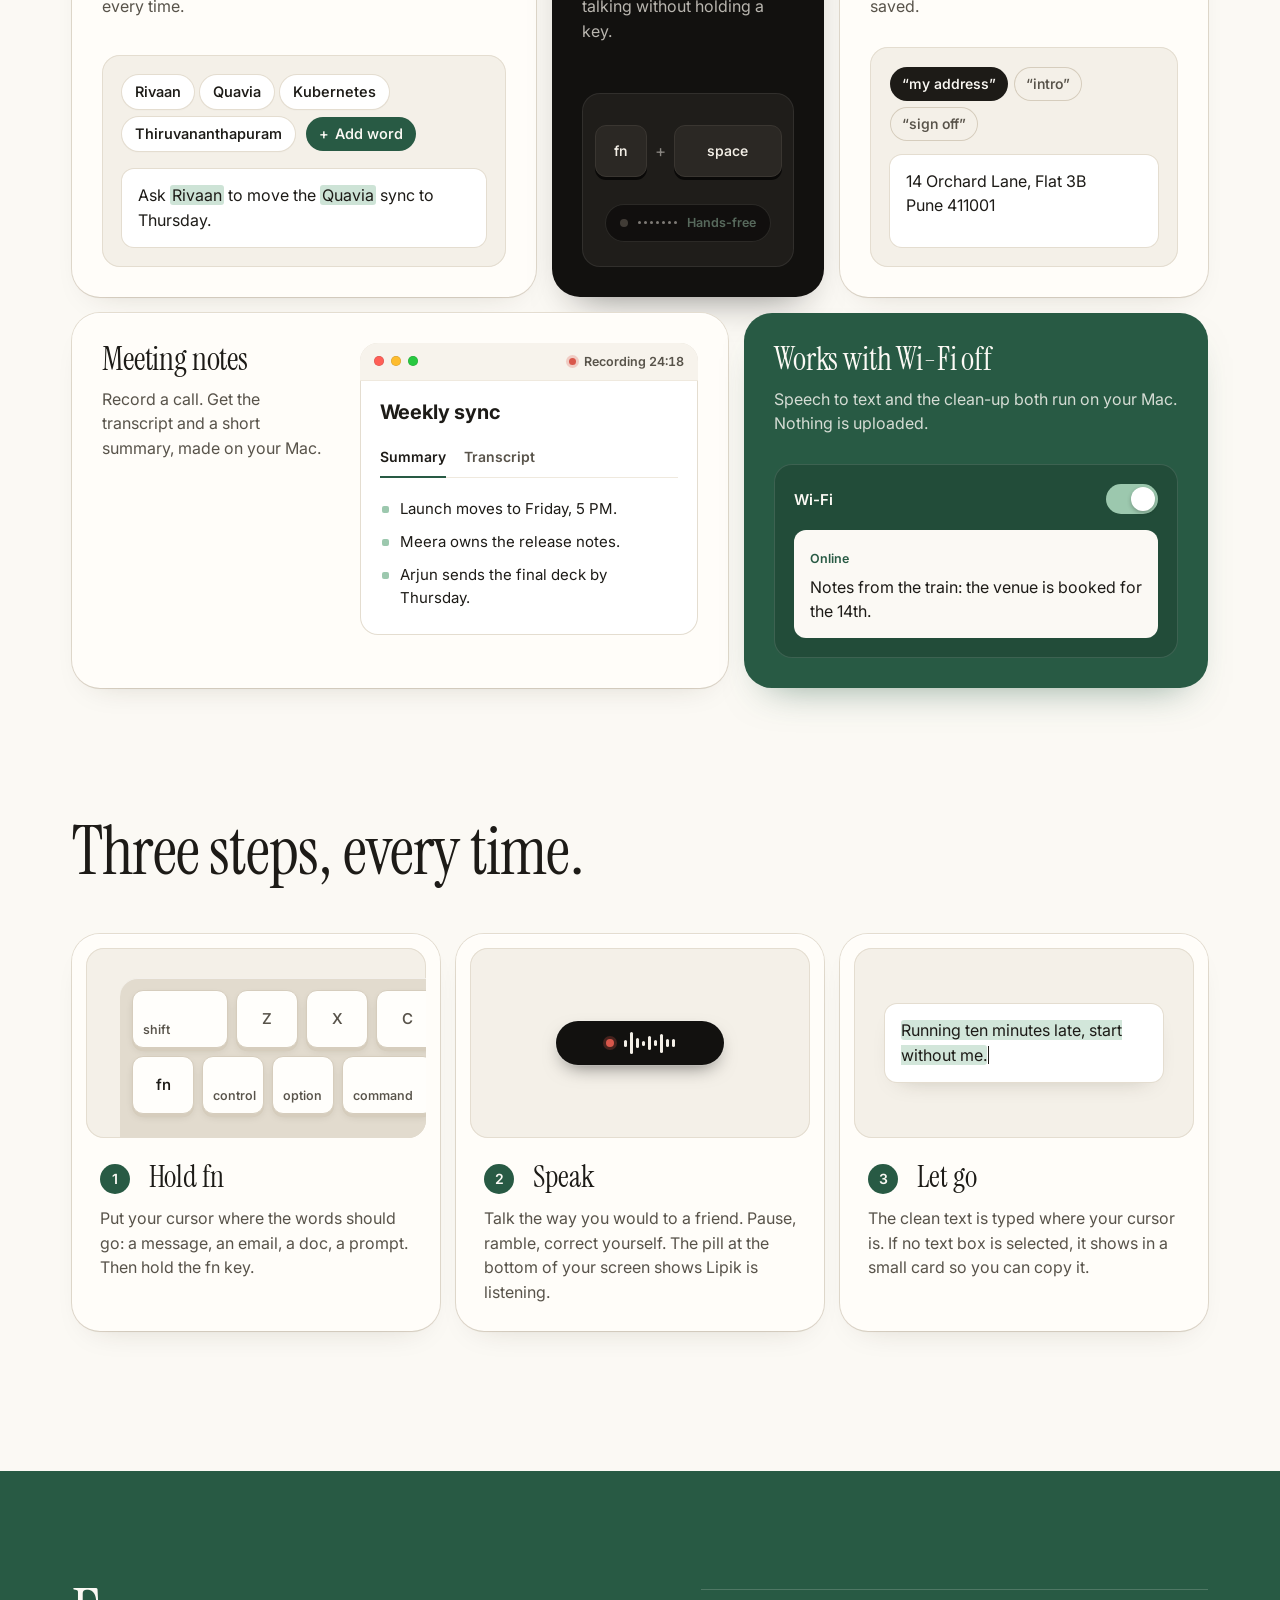
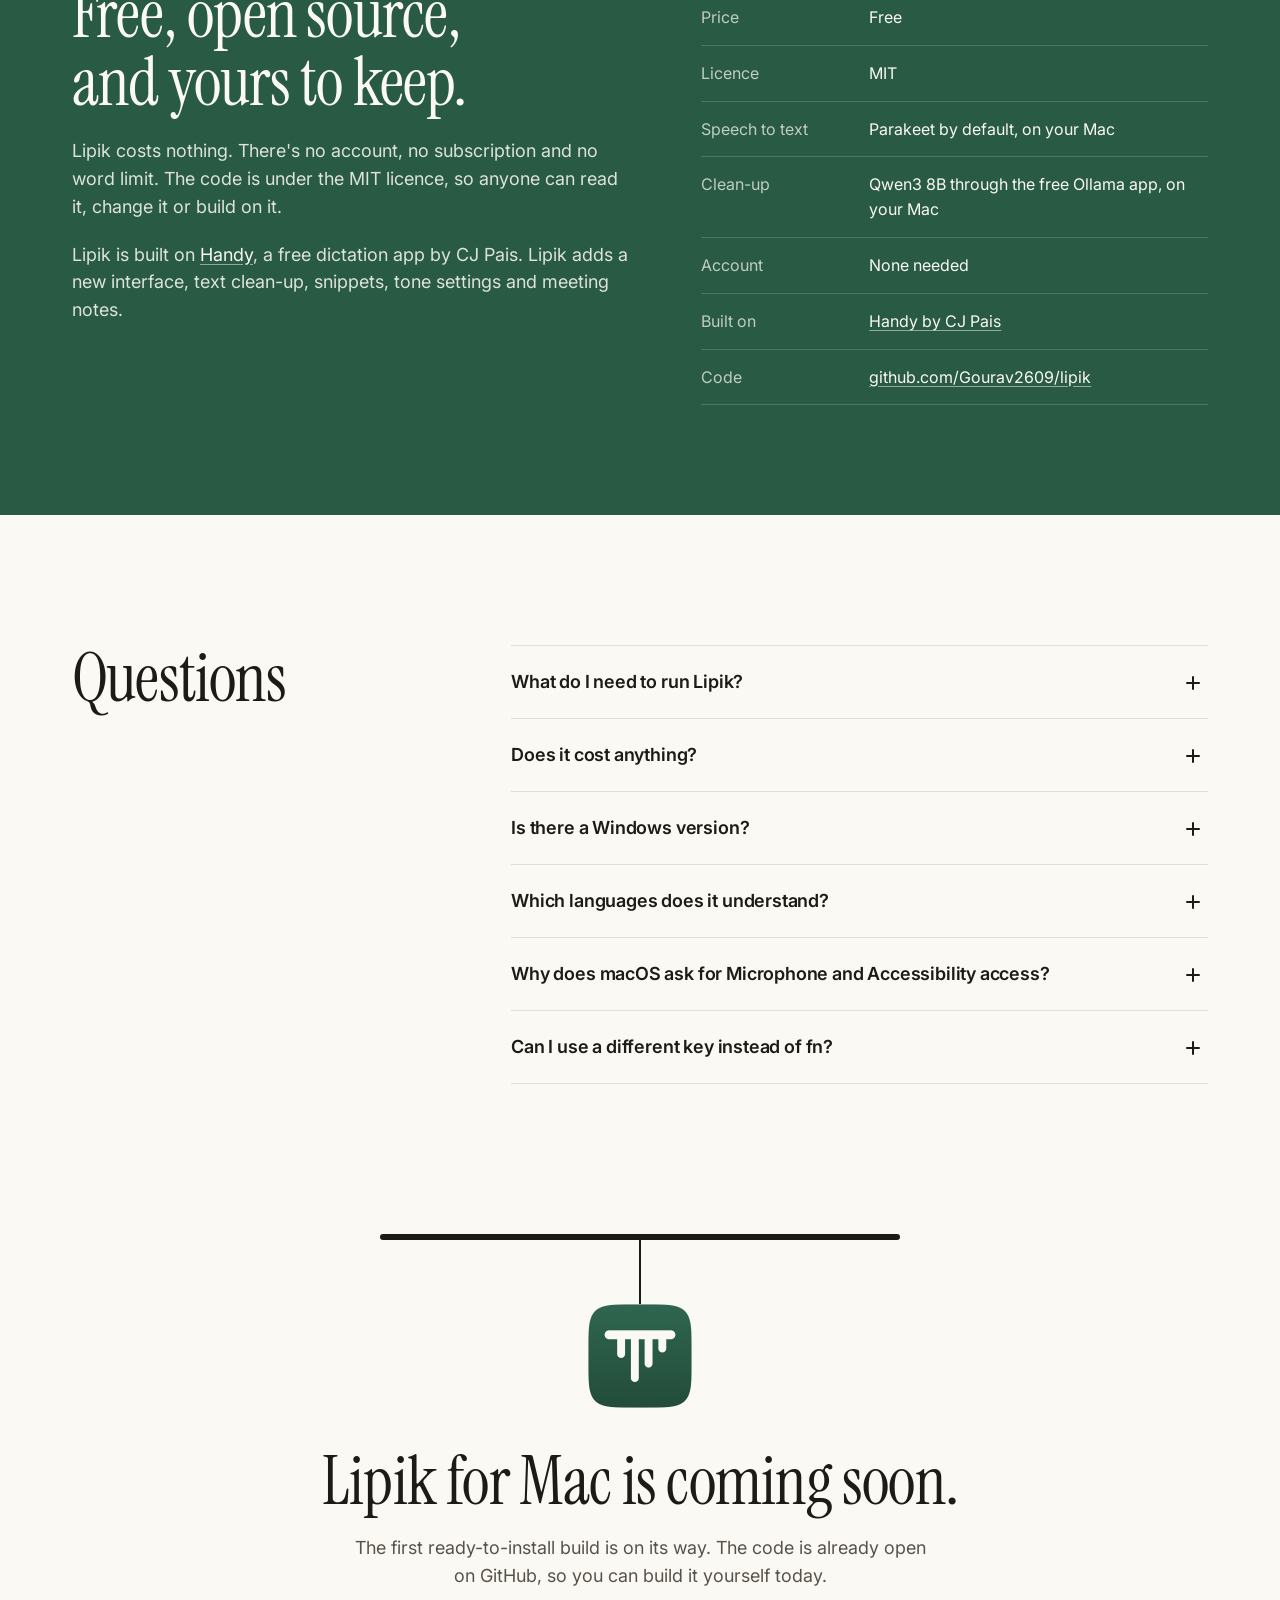
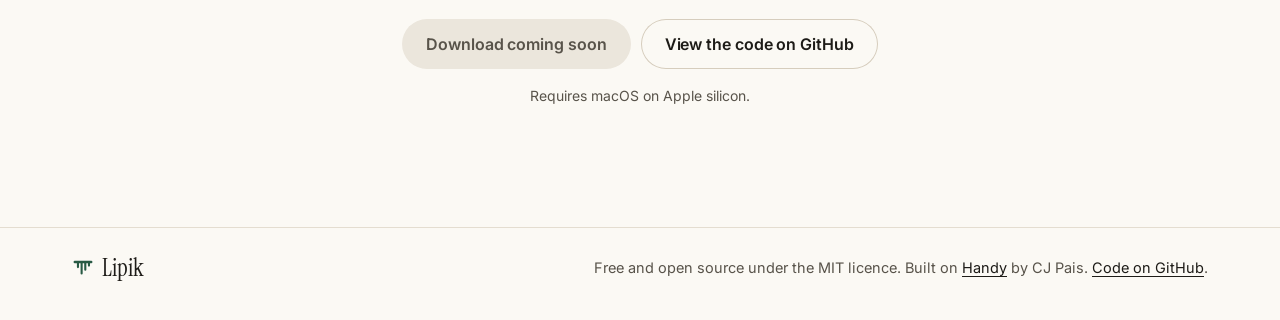
==== commit c4e955c8: "Hero demo: MacBook display with nested corners; Slack, Gmail and Claude scenes The bezel and screen " ====
--- a/index.html
+++ b/index.html
@@ -9,7 +9,7 @@
   <link rel="icon" type="image/png" href="assets/favicon.png">
   <link rel="preconnect" href="https://fonts.googleapis.com">
   <link rel="preconnect" href="https://fonts.gstatic.com" crossorigin>
-  <link href="https://fonts.googleapis.com/css2?family=Instrument+Serif&family=Inter:opsz,wght@14..32,400..700&display=swap" rel="stylesheet">
+  <link href="https://fonts.googleapis.com/css2?family=Instrument+Serif&family=Inter:opsz,wght@14..32,400..700&family=Lato:wght@400;700;900&family=Roboto:wght@400;500;700&display=swap" rel="stylesheet">
   <link rel="stylesheet" href="styles.css">
   <script>document.documentElement.classList.add("js")</script>
 </head>
@@ -55,7 +55,68 @@
 
       <div class="wrap wrap-wide">
         <figure class="stage" id="stage">
+          <svg class="icons" aria-hidden="true">
+            <symbol id="i-search" viewBox="0 0 24 24"><circle cx="11" cy="11" r="6.5"/><path d="M20 20l-4.2-4.2"/></symbol>
+            <symbol id="i-down" viewBox="0 0 24 24"><path d="M7 10l5 5 5-5"/></symbol>
+            <symbol id="i-left" viewBox="0 0 24 24"><path d="M15 5l-7 7 7 7"/></symbol>
+            <symbol id="i-right" viewBox="0 0 24 24"><path d="M9 5l7 7-7 7"/></symbol>
+            <symbol id="i-back" viewBox="0 0 24 24"><path d="M19 12H5M11 6l-6 6 6 6"/></symbol>
+            <symbol id="i-fwd" viewBox="0 0 24 24"><path d="M5 12h14M13 6l6 6-6 6"/></symbol>
+            <symbol id="i-plus" viewBox="0 0 24 24"><path d="M12 5v14M5 12h14"/></symbol>
+            <symbol id="i-clock" viewBox="0 0 24 24"><circle cx="12" cy="12" r="8.5"/><path d="M12 7.5V12l3 2"/></symbol>
+            <symbol id="i-help" viewBox="0 0 24 24"><circle cx="12" cy="12" r="8.5"/><path d="M9.6 9.6a2.5 2.5 0 0 1 4.8.8c0 1.7-2.4 2.1-2.4 3.6M12 17h.01"/></symbol>
+            <symbol id="i-home" viewBox="0 0 24 24"><path d="M4.5 10.5 12 4l7.5 6.5V19a1 1 0 0 1-1 1H15v-5.5H9V20H5.5a1 1 0 0 1-1-1z"/></symbol>
+            <symbol id="i-chat" viewBox="0 0 24 24"><path d="M5 5h14a1.5 1.5 0 0 1 1.5 1.5v9A1.5 1.5 0 0 1 19 17h-8l-4.5 3.5V17H5a1.5 1.5 0 0 1-1.5-1.5v-9A1.5 1.5 0 0 1 5 5z"/></symbol>
+            <symbol id="i-bell" viewBox="0 0 24 24"><path d="M6 16v-5a6 6 0 0 1 12 0v5l1.5 2h-15z"/><path d="M10 20.5a2 2 0 0 0 4 0"/></symbol>
+            <symbol id="i-dots" viewBox="0 0 24 24"><path d="M5.5 12h.01M12 12h.01M18.5 12h.01" stroke-width="3.2"/></symbol>
+            <symbol id="i-vdots" viewBox="0 0 24 24"><path d="M12 5.5v.01M12 12v.01M12 18.5v.01" stroke-width="3.2"/></symbol>
+            <symbol id="i-edit" viewBox="0 0 24 24"><path d="M11 4.5H6.5a2 2 0 0 0-2 2v11a2 2 0 0 0 2 2h11a2 2 0 0 0 2-2V13"/><path d="M17.5 3.5l3 3L12 15H9v-3z"/></symbol>
+            <symbol id="i-pen" viewBox="0 0 24 24"><path d="M4 20h4L19 9l-4-4L4 16z"/><path d="M13.5 6.5l4 4"/></symbol>
+            <symbol id="i-phones" viewBox="0 0 24 24"><path d="M4.5 15v-3a7.5 7.5 0 0 1 15 0v3"/><rect x="3.5" y="14" width="4" height="6" rx="1.5"/><rect x="16.5" y="14" width="4" height="6" rx="1.5"/></symbol>
+            <symbol id="i-plane" viewBox="0 0 24 24"><path d="M3.5 19.5 21 12 3.5 4.5 5.5 12zM5.5 12H12"/></symbol>
+            <symbol id="i-planef" viewBox="0 0 24 24"><path d="M3 20.5 22 12 3 3.5 3 10l11 2-11 2z" fill="currentColor" stroke="none"/></symbol>
+            <symbol id="i-link" viewBox="0 0 24 24"><path d="M10 14a4 4 0 0 0 5.7 0l3-3a4 4 0 0 0-5.7-5.7l-1 1"/><path d="M14 10a4 4 0 0 0-5.7 0l-3 3a4 4 0 0 0 5.7 5.7l1-1"/></symbol>
+            <symbol id="i-ul" viewBox="0 0 24 24"><path d="M9.5 6.5h10M9.5 12h10M9.5 17.5h10M5 6.5h.01M5 12h.01M5 17.5h.01"/></symbol>
+            <symbol id="i-ol" viewBox="0 0 24 24"><path d="M10 6.5h10M10 12h10M10 17.5h10M4 5l1.2-.8V9M3.8 13.4a1.3 1.3 0 1 1 2.1 1L3.8 17.5h2.6"/></symbol>
+            <symbol id="i-code" viewBox="0 0 24 24"><path d="M8.5 7.5 4 12l4.5 4.5M15.5 7.5 20 12l-4.5 4.5"/></symbol>
+            <symbol id="i-block" viewBox="0 0 24 24"><rect x="3.5" y="4.5" width="17" height="15" rx="2.5"/><path d="M10 10l-2 2 2 2M14 10l2 2-2 2"/></symbol>
+            <symbol id="i-at" viewBox="0 0 24 24"><circle cx="12" cy="12" r="3.6"/><path d="M15.6 12v1.4a2.6 2.6 0 0 0 5.2 0V12a8.8 8.8 0 1 0-3.6 7.1"/></symbol>
+            <symbol id="i-smile" viewBox="0 0 24 24"><circle cx="12" cy="12" r="8.5"/><path d="M8.5 14a4 4 0 0 0 7 0M9.2 9.6h.01M14.8 9.6h.01"/></symbol>
+            <symbol id="i-mic" viewBox="0 0 24 24"><rect x="9" y="3.5" width="6" height="10.5" rx="3"/><path d="M5.5 11a6.5 6.5 0 0 0 13 0M12 17.5V21"/></symbol>
+            <symbol id="i-video" viewBox="0 0 24 24"><rect x="3" y="6.5" width="12.5" height="11" rx="2"/><path d="M15.5 10.5 21 7.5v9l-5.5-3"/></symbol>
+            <symbol id="i-slash" viewBox="0 0 24 24"><rect x="3.5" y="3.5" width="17" height="17" rx="4"/><path d="M14 7.5l-4 9"/></symbol>
+            <symbol id="i-menu" viewBox="0 0 24 24"><path d="M4 7h16M4 12h16M4 17h16"/></symbol>
+            <symbol id="i-sliders" viewBox="0 0 24 24"><path d="M4 7.5h9M18 7.5h2M4 16.5h3M11 16.5h9"/><circle cx="15.5" cy="7.5" r="2.3"/><circle cx="9" cy="16.5" r="2.3"/></symbol>
+            <symbol id="i-gear" viewBox="0 0 24 24"><circle cx="12" cy="12" r="3.2"/><path d="M10.3 3.5h3.4l.5 2.4 1.7 1 2.3-.8 1.7 2.9-1.8 1.6v2l1.8 1.6-1.7 2.9-2.3-.8-1.7 1-.5 2.4h-3.4l-.5-2.4-1.7-1-2.3.8-1.7-2.9 1.8-1.6v-2L3.9 9l1.7-2.9 2.3.8 1.7-1z"/></symbol>
+            <symbol id="i-grid" viewBox="0 0 24 24"><path d="M6 6h.01M12 6h.01M18 6h.01M6 12h.01M12 12h.01M18 12h.01M6 18h.01M12 18h.01M18 18h.01" stroke-width="3.4"/></symbol>
+            <symbol id="i-inbox" viewBox="0 0 24 24"><path d="M3.5 13.5 6 6.3A1.5 1.5 0 0 1 7.5 5.3h9A1.5 1.5 0 0 1 18 6.3l2.5 7.2V18a1.5 1.5 0 0 1-1.5 1.5H5A1.5 1.5 0 0 1 3.5 18z"/><path d="M3.5 13.5h5l1.2 2.3h4.6l1.2-2.3h5"/></symbol>
+            <symbol id="i-star" viewBox="0 0 24 24"><path d="M12 4l2.4 5 5.4.7-4 3.8 1 5.4L12 16.3l-4.8 2.6 1-5.4-4-3.8 5.4-.7z"/></symbol>
+            <symbol id="i-file" viewBox="0 0 24 24"><path d="M6 3.5h8l4.5 4.5v11.5a1 1 0 0 1-1 1H6.5a1 1 0 0 1-1-1V4.5a1 1 0 0 1 .5-1z"/><path d="M13.5 3.5v5h5"/></symbol>
+            <symbol id="i-tag" viewBox="0 0 24 24"><path d="M3.5 4h8l9 9-7.5 7.5-9-9z"/><path d="M7.7 7.7h.01" stroke-width="3"/></symbol>
+            <symbol id="i-people" viewBox="0 0 24 24"><circle cx="9" cy="8.5" r="3.2"/><path d="M3 19a6 6 0 0 1 12 0M15.5 5.5a3.2 3.2 0 0 1 0 6.2M17.5 14a5.5 5.5 0 0 1 3.5 5"/></symbol>
+            <symbol id="i-refresh" viewBox="0 0 24 24"><path d="M19.5 12a7.5 7.5 0 1 1-2.2-5.3"/><path d="M19.5 4.5v4h-4"/></symbol>
+            <symbol id="i-sidebar" viewBox="0 0 24 24"><rect x="3" y="4.5" width="18" height="15" rx="3"/><path d="M9.5 4.5v15"/></symbol>
+            <symbol id="i-share" viewBox="0 0 24 24"><path d="M12 3.5v11M8.3 7 12 3.5 15.7 7"/><path d="M8.5 10.5H7a1.5 1.5 0 0 0-1.5 1.5v7A1.5 1.5 0 0 0 7 20.5h10a1.5 1.5 0 0 0 1.5-1.5v-7a1.5 1.5 0 0 0-1.5-1.5h-1.5"/></symbol>
+            <symbol id="i-tabs" viewBox="0 0 24 24"><rect x="3.5" y="7.5" width="13" height="13" rx="2.5"/><path d="M7.5 4h10.5a2.5 2.5 0 0 1 2.5 2.5V17"/></symbol>
+            <symbol id="i-lock" viewBox="0 0 24 24"><rect x="5.5" y="10.5" width="13" height="10" rx="2" fill="currentColor"/><path d="M8.5 10.5v-3a3.5 3.5 0 0 1 7 0v3"/></symbol>
+            <symbol id="i-min" viewBox="0 0 24 24"><path d="M6 17h12"/></symbol>
+            <symbol id="i-expand" viewBox="0 0 24 24"><path d="M14 4h6v6M10 20H4v-6M20 4l-6.5 6.5M4 20l6.5-6.5"/></symbol>
+            <symbol id="i-close" viewBox="0 0 24 24"><path d="M6.5 6.5l11 11M17.5 6.5l-11 11"/></symbol>
+            <symbol id="i-clip" viewBox="0 0 24 24"><path d="M19.5 11.5l-7.8 7.8a5 5 0 0 1-7-7l8.3-8.3a3.3 3.3 0 0 1 4.7 4.7l-8.2 8.2a1.7 1.7 0 0 1-2.4-2.4L14.5 7"/></symbol>
+            <symbol id="i-image" viewBox="0 0 24 24"><rect x="3.5" y="4.5" width="17" height="15" rx="2"/><circle cx="9" cy="9.5" r="1.6"/><path d="M20.5 15.5 15.5 11 6 19.5"/></symbol>
+            <symbol id="i-trash" viewBox="0 0 24 24"><path d="M4.5 6.5h15M9.5 6.5V4h5v2.5M6.5 6.5l1 13.5h9l1-13.5"/></symbol>
+            <symbol id="i-font" viewBox="0 0 24 24"><path d="M5 18 10.5 5h1L17 18M7.2 13.5h8.6"/></symbol>
+            <symbol id="i-folder" viewBox="0 0 24 24"><path d="M3.5 7A1.5 1.5 0 0 1 5 5.5h4.5l2 2.5H19a1.5 1.5 0 0 1 1.5 1.5v8A1.5 1.5 0 0 1 19 19H5a1.5 1.5 0 0 1-1.5-1.5z"/></symbol>
+            <symbol id="i-shapes" viewBox="0 0 24 24"><rect x="4" y="4" width="7" height="7" rx="1.5"/><circle cx="16.5" cy="7.5" r="3.5"/><path d="M7.5 13.5 11 20H4zM13.5 13.5h7v7h-7z"/></symbol>
+            <symbol id="i-up" viewBox="0 0 24 24"><path d="M12 19V5.5M6 11l6-6 6 6"/></symbol>
+            <symbol id="i-cap" viewBox="0 0 24 24"><path d="M2.5 9.5 12 5l9.5 4.5L12 14z"/><path d="M6.5 11.5v4.5c3 2.5 8 2.5 11 0v-4.5"/></symbol>
+            <symbol id="i-coffee" viewBox="0 0 24 24"><path d="M4.5 9h12v5.5a5 5 0 0 1-5 5h-2a5 5 0 0 1-5-5zM16.5 10.5h1.5a2.5 2.5 0 0 1 0 5h-1.8M8.5 3.5v2.5M12.5 3.5v2.5"/></symbol>
+            <symbol id="i-bulb" viewBox="0 0 24 24"><path d="M9 17.5h6M10 20.5h4M8.6 14.5a6 6 0 1 1 6.8 0c-.5.4-.9 1-.9 1.7v.3h-5v-.3c0-.7-.4-1.3-.9-1.7z"/></symbol>
+            <symbol id="i-spark" viewBox="0 0 24 24"><path d="M12 2.5v19M2.5 12h19M5.3 5.3l13.4 13.4M18.7 5.3 5.3 18.7M8.4 3.2l7.2 17.6M3.2 15.6l17.6-7.2"/></symbol>
+          </svg>
+
           <div class="screen-frame" id="screen-frame" aria-hidden="true">
+            <div class="screen-clip" id="screen-clip">
             <div class="screen" id="screen">
               <svg class="wallpaper" viewBox="0 0 1120 700" preserveAspectRatio="xMidYMid slice">
                 <rect width="1120" height="700" fill="#2c5f48"/>
@@ -68,7 +129,7 @@
               <div class="menubar">
                 <span class="mb-left">
                   <svg class="mb-glyph" viewBox="0 0 12 12"><circle cx="6" cy="6" r="4.6" fill="currentColor"/></svg>
-                  <b id="mb-app">Slack</b><span class="mb-menus"><span>File</span><span>Edit</span><span>View</span><span>Window</span><span>Help</span></span>
+                  <b id="mb-app">Slack</b><span class="mb-menus" id="mb-menus"><span>File</span><span>Edit</span><span>View</span><span>Go</span><span>Window</span><span>Help</span></span>
                 </span>
                 <span class="mb-right">
                   <svg class="mb-lipik" id="mb-lipik" viewBox="0 0 24 24"><g stroke="currentColor" stroke-linecap="round" fill="none"><path d="M3 5.4h18" stroke-width="2.6"/><path d="M6.5 6.4v4.6M10.5 6.4v11.6M14.5 6.4v7.4M18.5 6.4v3" stroke-width="2.3"/></g></svg>
@@ -77,65 +138,180 @@
                   <span class="mb-clock">Mon 10:42</span>
                 </span>
               </div>
-
-              <!-- Chat app -->
-              <div class="win win-chat is-on" data-win="chat">
-                <div class="win-bar"><span class="lights"><i></i><i></i><i></i></span><span class="win-title"># launch</span></div>
-                <div class="win-body">
-                  <div class="chat-side">
-                    <p class="cs-team">Northwind</p>
-                    <p class="cs-head">Channels</p>
-                    <p class="cs-item is-active"># launch</p>
-                    <p class="cs-item"># design</p>
-                    <p class="cs-item"># general</p>
-                    <p class="cs-head">Direct messages</p>
-                    <p class="cs-item"><span class="av av-a"></span>Meera</p>
-                    <p class="cs-item"><span class="av av-b"></span>Arjun</p>
+              <div class="notch"></div>
+
+              <!-- Slack -->
+              <div class="win win-slack is-on" data-win="slack">
+                <div class="sl-top">
+                  <span class="lights"><i></i><i></i><i></i></span>
+                  <span class="sl-hist"><svg class="ic"><use href="#i-back"/></svg><svg class="ic"><use href="#i-fwd"/></svg><svg class="ic"><use href="#i-clock"/></svg></span>
+                  <span class="sl-search"><svg class="ic"><use href="#i-search"/></svg>Search Northwind</span>
+                  <svg class="ic sl-helpic"><use href="#i-help"/></svg>
+                </div>
+                <div class="sl-body">
+                  <div class="sl-rail">
+                    <span class="sl-ws">N</span>
+                    <span class="sl-ri is-on"><span><svg class="ic"><use href="#i-home"/></svg></span>Home</span>
+                    <span class="sl-ri"><span><svg class="ic"><use href="#i-chat"/></svg></span>DMs</span>
+                    <span class="sl-ri"><span><svg class="ic"><use href="#i-bell"/></svg></span>Activity</span>
+                    <span class="sl-ri"><span><svg class="ic"><use href="#i-dots"/></svg></span>More</span>
+                    <span class="sl-me av av-r">R<i></i></span>
                   </div>
-                  <div class="chat-main">
-                    <div class="chat-msg"><span class="av av-b lg"></span><div><p><b>Arjun</b><time>10:31</time></p><p>Slides are in the shared folder.</p></div></div>
-                    <div class="chat-msg"><span class="av av-c lg"></span><div><p><b>Kabir</b><time>10:36</time></p><p>I'll share the demo build after lunch.</p></div></div>
-                    <div class="chat-msg"><span class="av av-a lg"></span><div><p><b>Meera</b><time>10:40</time></p><p>Are we still on for the call today?</p></div></div>
-                    <div class="field chat-field"><span class="slot" data-slot></span><span class="caret"></span><span class="ph">Message #launch</span></div>
+                  <div class="sl-panel">
+                    <div class="sl-side">
+                      <p class="sl-wsname">Northwind<svg class="ic"><use href="#i-down"/></svg><span class="sl-newmsg"><svg class="ic"><use href="#i-edit"/></svg></span></p>
+                      <p class="sl-item"><svg class="ic"><use href="#i-chat"/></svg>Threads</p>
+                      <p class="sl-item"><svg class="ic"><use href="#i-phones"/></svg>Huddles</p>
+                      <p class="sl-item"><svg class="ic"><use href="#i-plane"/></svg>Drafts &amp; sent</p>
+                      <p class="sl-sec"><svg class="ic"><use href="#i-down"/></svg>Channels</p>
+                      <p class="sl-item"><span class="sl-hash">#</span>design</p>
+                      <p class="sl-item is-unread"><span class="sl-hash">#</span>general</p>
+                      <p class="sl-item is-on"><span class="sl-hash">#</span>launch</p>
+                      <p class="sl-item"><span class="sl-hash">#</span>random</p>
+                      <p class="sl-sec"><svg class="ic"><use href="#i-down"/></svg>Direct messages</p>
+                      <p class="sl-item"><span class="av av-m">M<i></i></span>Meera Shah</p>
+                      <p class="sl-item is-unread"><span class="av av-a">A<i></i></span>Arjun Rao<b class="sl-badge">1</b></p>
+                      <p class="sl-item"><span class="av av-k">K<i class="away"></i></span>Kabir Mehta</p>
+                    </div>
+                    <div class="sl-main">
+                      <div class="sl-head">
+                        <p class="sl-title"># launch<svg class="ic"><use href="#i-down"/></svg></p>
+                        <span class="sl-members"><span class="av av-m">M</span><span class="av av-a">A</span><span class="av av-k">K</span>12</span>
+                        <span class="sl-huddle"><svg class="ic"><use href="#i-phones"/></svg></span>
+                      </div>
+                      <div class="sl-tabs"><span class="is-on"><svg class="ic"><use href="#i-chat"/></svg>Messages</span><span><svg class="ic"><use href="#i-file"/></svg>Files</span><span>Pins</span><span><svg class="ic"><use href="#i-plus"/></svg></span></div>
+                      <div class="sl-msgs">
+                        <p class="sl-day"><span>Today<svg class="ic"><use href="#i-down"/></svg></span></p>
+                        <div class="sl-msg sl-long">
+                          <span class="av av-a">AR</span>
+                          <div>
+                            <p class="sl-meta"><b>Arjun Rao</b><time>10:31 AM</time></p>
+                            <p>Final slides are in the shared folder. Shout if anything looks off.</p>
+                            <p class="sl-reacts"><span class="sl-react is-mine">👍 <b>3</b></span><span class="sl-react">🙌 <b>1</b></span></p>
+                            <p class="sl-thread"><span class="av av-m">M</span><span class="av av-k">K</span><b>2 replies</b><span>Last reply 6 minutes ago</span></p>
+                          </div>
+                        </div>
+                        <div class="sl-msg">
+                          <span class="av av-k">KM</span>
+                          <div>
+                            <p class="sl-meta"><b>Kabir Mehta</b><time>10:36 AM</time></p>
+                            <p>I'll share the demo build after lunch.</p>
+                          </div>
+                        </div>
+                        <div class="sl-msg">
+                          <span class="av av-m">MS</span>
+                          <div>
+                            <p class="sl-meta"><b>Meera Shah</b><time>10:40 AM</time></p>
+                            <p><span class="sl-mention">@Rivaan</span> are we still on for the call today?</p>
+                          </div>
+                        </div>
+                      </div>
+                      <div class="sl-composer">
+                        <div class="sl-fmt">
+                          <b class="sl-g">B</b><i class="sl-g">I</i><s class="sl-g">S</s><span class="sl-sep"></span><svg class="ic"><use href="#i-link"/></svg><span class="sl-sep"></span><svg class="ic"><use href="#i-ol"/></svg><svg class="ic"><use href="#i-ul"/></svg><span class="sl-sep"></span><svg class="ic"><use href="#i-code"/></svg><svg class="ic"><use href="#i-block"/></svg>
+                        </div>
+                        <div class="field sl-field"><span class="slot"></span><span class="caret"></span><span class="ph">Message #launch</span></div>
+                        <div class="sl-tools">
+                          <span class="sl-plus"><svg class="ic"><use href="#i-plus"/></svg></span><span class="sl-aa">Aa</span><svg class="ic"><use href="#i-smile"/></svg><svg class="ic"><use href="#i-at"/></svg><span class="sl-sep"></span><svg class="ic"><use href="#i-video"/></svg><svg class="ic"><use href="#i-mic"/></svg><span class="sl-sep"></span><svg class="ic"><use href="#i-slash"/></svg>
+                          <span class="sl-send"><svg class="ic"><use href="#i-planef"/></svg><i></i><svg class="ic"><use href="#i-down"/></svg></span>
+                        </div>
+                      </div>
+                    </div>
                   </div>
                 </div>
               </div>
 
-              <!-- Mail -->
-              <div class="win win-mail" data-win="mail">
-                <div class="win-bar"><span class="lights"><i></i><i></i><i></i></span><span class="win-title">Re: Final deck</span></div>
-                <div class="win-body mail-body">
-                  <p class="mail-row"><span>To</span>Arjun Rao</p>
-                  <p class="mail-row"><span>Subject</span>Re: Final deck</p>
-                  <div class="field mail-field"><span class="slot" data-slot></span><span class="caret"></span></div>
-                  <div class="mail-quote"><p>On Mon, Arjun Rao wrote:</p><p>Where should I send the final deck once it's ready?</p></div>
+              <!-- Gmail in Safari -->
+              <div class="win win-safari win-gmail" data-win="gmail">
+                <div class="sf-bar">
+                  <span class="lights"><i></i><i></i><i></i></span>
+                  <span class="sf-btns sf-lead"><svg class="ic"><use href="#i-sidebar"/></svg><svg class="ic"><use href="#i-left"/></svg><svg class="ic is-dim"><use href="#i-right"/></svg></span>
+                  <span class="sf-addr"><svg class="ic"><use href="#i-lock"/></svg>mail.google.com<svg class="ic sf-reload"><use href="#i-refresh"/></svg></span>
+                  <span class="sf-btns sf-trail"><svg class="ic"><use href="#i-share"/></svg><svg class="ic"><use href="#i-plus"/></svg><svg class="ic"><use href="#i-tabs"/></svg></span>
                 </div>
-              </div>
-
-              <!-- Notes -->
-              <div class="win win-notes" data-win="notes">
-                <div class="win-bar"><span class="lights"><i></i><i></i><i></i></span><span class="win-title">Notes</span></div>
-                <div class="win-body">
-                  <div class="notes-side">
-                    <p class="ns-item is-active"><b>Voyage à Lyon</b><span>Today</span></p>
-                    <p class="ns-item"><b>Groceries</b><span>Yesterday</span></p>
-                    <p class="ns-item"><b>Book list</b><span>Friday</span></p>
+                <div class="gm">
+                  <div class="gm-top">
+                    <span class="gm-icon"><svg class="ic"><use href="#i-menu"/></svg></span>
+                    <span class="gm-logo"><span class="gm-env"></span>Gmail</span>
+                    <span class="gm-search"><svg class="ic"><use href="#i-search"/></svg>Search mail<svg class="ic"><use href="#i-sliders"/></svg></span>
+                    <span class="gm-topr"><span class="gm-icon"><svg class="ic"><use href="#i-help"/></svg></span><span class="gm-icon"><svg class="ic"><use href="#i-gear"/></svg></span><span class="gm-icon"><svg class="ic"><use href="#i-grid"/></svg></span><span class="av av-r gm-me">R</span></span>
                   </div>
-                  <div class="notes-main">
-                    <p class="notes-title">Voyage à Lyon</p>
-                    <p class="notes-line">Hôtel près de la gare, deux nuits.</p>
-                    <div class="field notes-field"><span class="slot" data-slot></span><span class="caret"></span></div>
+                  <div class="gm-body">
+                    <div class="gm-nav">
+                      <span class="gm-compose"><svg class="ic"><use href="#i-pen"/></svg>Compose</span>
+                      <p class="gm-ni is-on"><svg class="ic"><use href="#i-inbox"/></svg>Inbox<b>12</b></p>
+                      <p class="gm-ni"><svg class="ic"><use href="#i-star"/></svg>Starred</p>
+                      <p class="gm-ni"><svg class="ic"><use href="#i-clock"/></svg>Snoozed</p>
+                      <p class="gm-ni"><svg class="ic"><use href="#i-plane"/></svg>Sent</p>
+                      <p class="gm-ni"><svg class="ic"><use href="#i-file"/></svg>Drafts<b>3</b></p>
+                      <p class="gm-ni"><svg class="ic"><use href="#i-down"/></svg>More</p>
+                      <p class="gm-labels">Labels<svg class="ic"><use href="#i-plus"/></svg></p>
+                      <p class="gm-ni"><svg class="ic"><use href="#i-tag"/></svg>Northwind</p>
+                      <p class="gm-ni"><svg class="ic"><use href="#i-tag"/></svg>Travel</p>
+                    </div>
+                    <div class="gm-list">
+                      <div class="gm-tools"><span class="gm-cb"></span><svg class="ic gm-sm"><use href="#i-down"/></svg><svg class="ic"><use href="#i-refresh"/></svg><svg class="ic"><use href="#i-vdots"/></svg><span class="gm-count">1–50 of 1,204</span><svg class="ic is-dim"><use href="#i-left"/></svg><svg class="ic"><use href="#i-right"/></svg></div>
+                      <div class="gm-tabs"><span class="is-on"><svg class="ic"><use href="#i-inbox"/></svg>Primary</span><span><svg class="ic"><use href="#i-tag"/></svg>Promotions</span><span><svg class="ic"><use href="#i-people"/></svg>Social</span></div>
+                      <p class="gm-row is-unread"><span class="gm-cb"></span><svg class="ic"><use href="#i-star"/></svg><b class="gm-from">Arjun Rao</b><span class="gm-subj"><b>Final deck</b> – Where should I send the final deck once it's ready? I'll forward it to the clients</span><time>10:41 AM</time></p>
+                      <p class="gm-row is-unread"><span class="gm-cb"></span><svg class="ic"><use href="#i-star"/></svg><b class="gm-from">Meera Shah</b><span class="gm-subj"><b>Launch checklist</b> – Added the last three items, can you look before Friday?</span><time>9:58 AM</time></p>
+                      <p class="gm-row"><span class="gm-cb"></span><svg class="ic"><use href="#i-star"/></svg><span class="gm-from">Kabir Mehta</span><span class="gm-subj">Demo build 0.9 – Notes on what changed since the last build</span><time>9:12 AM</time></p>
+                      <p class="gm-row"><span class="gm-cb"></span><svg class="ic"><use href="#i-star"/></svg><span class="gm-from">Northwind People</span><span class="gm-subj">Holiday calendar 2027 – The office will be closed on these days</span><time>Oct 25</time></p>
+                      <p class="gm-row"><span class="gm-cb"></span><svg class="ic"><use href="#i-star"/></svg><span class="gm-from">Quavia Billing</span><span class="gm-subj">Your October invoice – Invoice #4471 is ready to view</span><time>Oct 24</time></p>
+                      <p class="gm-row"><span class="gm-cb"></span><svg class="ic"><use href="#i-star"/></svg><span class="gm-from">Arjun, me 3</span><span class="gm-subj">Offsite venues – I like the second one, the hall is bigger</span><time>Oct 23</time></p>
+                      <p class="gm-row"><span class="gm-cb"></span><svg class="ic"><use href="#i-star"/></svg><span class="gm-from">Meera Shah</span><span class="gm-subj">Press kit – Logos and photos for the launch post</span><time>Oct 22</time></p>
+                    </div>
+                  </div>
+                  <div class="gm-cw">
+                    <p class="gm-cw-head">New Message<span><svg class="ic"><use href="#i-min"/></svg><svg class="ic"><use href="#i-expand"/></svg><svg class="ic"><use href="#i-close"/></svg></span></p>
+                    <p class="gm-cw-row"><span class="gm-cw-l">To</span><span class="gm-chip"><span class="av av-a">A</span>arjun.rao@northwind.dev</span><span class="gm-cc">Cc Bcc</span></p>
+                    <p class="gm-cw-row">Re: Final deck</p>
+                    <div class="field gm-field"><span class="slot"></span><span class="caret"></span></div>
+                    <span class="gm-trim"><svg class="ic"><use href="#i-dots"/></svg></span>
+                    <div class="gm-cw-foot">
+                      <span class="gm-send">Send<i></i><svg class="ic"><use href="#i-down"/></svg></span>
+                      <svg class="ic"><use href="#i-font"/></svg><svg class="ic"><use href="#i-clip"/></svg><svg class="ic"><use href="#i-link"/></svg><svg class="ic"><use href="#i-smile"/></svg><svg class="ic"><use href="#i-image"/></svg><svg class="ic"><use href="#i-lock"/></svg><svg class="ic"><use href="#i-pen"/></svg><svg class="ic"><use href="#i-vdots"/></svg>
+                      <svg class="ic gm-trash"><use href="#i-trash"/></svg>
+                    </div>
                   </div>
                 </div>
               </div>
 
-              <!-- Messages -->
-              <div class="win win-dm" data-win="dm">
-                <div class="win-bar"><span class="lights"><i></i><i></i><i></i></span><span class="win-title">Kabir</span></div>
-                <div class="win-body dm-body">
-                  <p class="bubble">Kal ka standup kitne baje hai?</p>
-                  <p class="bubble">Mujhe 9:30 tak call hai</p>
-                  <div class="field dm-field"><span class="slot" data-slot></span><span class="caret"></span><span class="ph">Message</span></div>
+              <!-- Claude in Safari -->
+              <div class="win win-safari win-claude" data-win="claude">
+                <div class="sf-bar">
+                  <span class="lights"><i></i><i></i><i></i></span>
+                  <span class="sf-btns sf-lead"><svg class="ic"><use href="#i-sidebar"/></svg><svg class="ic"><use href="#i-left"/></svg><svg class="ic is-dim"><use href="#i-right"/></svg></span>
+                  <span class="sf-addr"><svg class="ic"><use href="#i-lock"/></svg>claude.ai<svg class="ic sf-reload"><use href="#i-refresh"/></svg></span>
+                  <span class="sf-btns sf-trail"><svg class="ic"><use href="#i-share"/></svg><svg class="ic"><use href="#i-plus"/></svg><svg class="ic"><use href="#i-tabs"/></svg></span>
+                </div>
+                <div class="cl">
+                  <div class="cl-side">
+                    <p class="cl-brand">Claude<svg class="ic"><use href="#i-sidebar"/></svg></p>
+                    <p class="cl-new"><span><svg class="ic"><use href="#i-plus"/></svg></span>New chat</p>
+                    <p class="cl-ni"><svg class="ic"><use href="#i-chat"/></svg>Chats</p>
+                    <p class="cl-ni"><svg class="ic"><use href="#i-folder"/></svg>Projects</p>
+                    <p class="cl-ni"><svg class="ic"><use href="#i-shapes"/></svg>Artifacts</p>
+                    <p class="cl-sec">Recents</p>
+                    <p class="cl-chat">Northwind launch email draft</p>
+                    <p class="cl-chat">Pricing page copy ideas</p>
+                    <p class="cl-chat">Explain pgvector indexes</p>
+                    <p class="cl-chat">Two days in Lyon itinerary</p>
+                    <p class="cl-chat">Weekly sync agenda</p>
+                    <p class="cl-chat">Interview questions for designers</p>
+                    <div class="cl-me"><span class="av av-r">R</span><p><b>Rivaan</b><small>Pro plan</small></p><svg class="ic"><use href="#i-down"/></svg></div>
+                  </div>
+                  <div class="cl-main">
+                    <p class="cl-greet"><svg class="ic"><use href="#i-spark"/></svg>Good morning, Rivaan</p>
+                    <div class="cl-box">
+                      <div class="field cl-field"><span class="slot"></span><span class="caret"></span><span class="ph">How can I help you today?</span></div>
+                      <div class="cl-ctrl">
+                        <span class="cl-btn"><svg class="ic"><use href="#i-plus"/></svg></span><span class="cl-btn"><svg class="ic"><use href="#i-sliders"/></svg></span><span class="cl-btn"><svg class="ic"><use href="#i-clock"/></svg></span>
+                        <span class="cl-model">Sonnet 4.5<svg class="ic"><use href="#i-down"/></svg></span>
+                        <span class="cl-send"><svg class="ic"><use href="#i-up"/></svg></span>
+                      </div>
+                    </div>
+                    <p class="cl-chips"><span><svg class="ic"><use href="#i-pen"/></svg>Write</span><span><svg class="ic"><use href="#i-cap"/></svg>Learn</span><span><svg class="ic"><use href="#i-code"/></svg>Code</span><span><svg class="ic"><use href="#i-coffee"/></svg>Life stuff</span><span><svg class="ic"><use href="#i-bulb"/></svg>Claude's choice</span></p>
+                  </div>
                 </div>
               </div>
 
@@ -147,7 +323,9 @@
                 <span class="pill-think"><i></i><i></i><i></i></span>
               </div>
             </div>
+            </div>
           </div>
+          <div class="device-base" aria-hidden="true"><i></i></div>
           <figcaption class="stage-cap">
             <kbd class="key key-sm" id="fn-key" aria-hidden="true">fn</kbd>
             <span>Hold fn, speak, let go. The pill at the bottom shows Lipik is listening.</span>
--- a/styles.css
+++ b/styles.css
@@ -363,25 +363,53 @@
   }
 }
 
-/* Stage: the mini Mac desktop */
+/* Stage: a MacBook display. The screen's corners are the bezel's corners
+   minus the bezel width, so the two curves stay parallel. */
 .stage {
   margin: 64px 0 0;
 }
+.icons {
+  position: absolute;
+  width: 0;
+  height: 0;
+  overflow: hidden;
+}
+.ic {
+  flex: none;
+  width: 1em;
+  height: 1em;
+  fill: none;
+  stroke: currentColor;
+  stroke-width: 1.8;
+  stroke-linecap: round;
+  stroke-linejoin: round;
+}
 .screen-frame {
+  --bz: 12px;
+  --bz-b: 15px;
+  --r: 26px;
+  --r-b: 18px;
+  position: relative;
+  padding: var(--bz) var(--bz) var(--bz-b);
+  border-radius: var(--r) var(--r) var(--r-b) var(--r-b);
+  background: #0b0b0c;
+  box-shadow: inset 0 0 0 1px rgba(255, 255, 255, 0.07), 0 0 0 1.5px #6d6e72, 0 0 0 2.5px rgba(29, 27, 23, 0.35),
+    0 50px 90px -40px rgba(29, 27, 23, 0.55), 0 24px 40px -30px rgba(40, 90, 68, 0.4);
+}
+.screen-clip {
   position: relative;
   overflow: hidden;
-  padding: 12px;
-  border-radius: 30px;
-  background: var(--pill);
-  box-shadow: 0 0 0 1px rgba(29, 27, 23, 0.6), 0 2px 4px rgba(29, 27, 23, 0.08),
-    0 50px 90px -40px rgba(29, 27, 23, 0.55), 0 24px 40px -30px rgba(40, 90, 68, 0.4);
+  border-radius: calc(var(--r) - var(--bz)) calc(var(--r) - var(--bz)) calc(var(--r-b) - var(--bz))
+    calc(var(--r-b) - var(--bz)) / calc(var(--r) - var(--bz)) calc(var(--r) - var(--bz))
+    calc(var(--r-b) - var(--bz-b)) calc(var(--r-b) - var(--bz-b));
+  background: #1f4836;
+  isolation: isolate;
 }
 .screen {
   --s: 1;
   position: relative;
   width: 1120px;
-  height: 680px;
-  border-radius: 18px;
+  height: 700px;
   overflow: hidden;
   transform: scale(var(--s));
   transform-origin: top left;
@@ -390,6 +418,60 @@
   color: var(--ink);
   user-select: none;
 }
+.notch {
+  position: absolute;
+  left: 50%;
+  top: 0;
+  z-index: 6;
+  width: 154px;
+  height: 31px;
+  border-radius: 0 0 12px 12px;
+  background: #0b0b0c;
+  transform: translateX(-50%);
+}
+.notch::after {
+  content: "";
+  position: absolute;
+  left: 50%;
+  top: 11px;
+  width: 9px;
+  height: 9px;
+  margin-left: -4.5px;
+  border-radius: 50%;
+  background: radial-gradient(circle at 38% 36%, #3a4664 0, #141826 45%, #07080c 75%);
+  box-shadow: 0 0 0 1.5px #18191c;
+}
+.device-base {
+  position: relative;
+  height: 15px;
+  margin: 0 -26px;
+  border-radius: 1px 1px 16px 16px / 1px 1px 13px 13px;
+  background: linear-gradient(#f2f2f3, #cfd0d3 35%, #a5a6aa 75%, #86878b);
+  box-shadow: inset 0 -1px 0 rgba(0, 0, 0, 0.18), 0 18px 26px -16px rgba(29, 27, 23, 0.5);
+}
+.device-base::before {
+  content: "";
+  position: absolute;
+  left: 9%;
+  right: 9%;
+  top: 0;
+  height: 3px;
+  border-radius: 0 0 3px 3px;
+  background: linear-gradient(#232325, #4a4b4e);
+}
+.device-base i {
+  position: absolute;
+  left: 50%;
+  top: 0;
+  width: 13%;
+  height: 7px;
+  border-radius: 0 0 12px 12px / 0 0 7px 7px;
+  background: linear-gradient(#a3a4a8, #d9dadd);
+  transform: translateX(-50%);
+}
+.stage.is-compact .device-base {
+  display: none;
+}
 .wallpaper {
   position: absolute;
   inset: 0;
@@ -416,7 +498,7 @@
 .mb-right {
   display: flex;
   align-items: center;
-  gap: 18px;
+  gap: 16px;
 }
 .mb-glyph {
   width: 13px;
@@ -425,7 +507,7 @@
 }
 .mb-menus {
   display: flex;
-  gap: 18px;
+  gap: 16px;
 }
 .mb-lipik {
   width: 17px;
@@ -458,15 +540,14 @@
 /* Windows */
 .win {
   position: absolute;
-  left: 200px;
-  top: 64px;
+  left: 50px;
+  top: 40px;
   z-index: 2;
-  width: 720px;
-  height: 430px;
-  border-radius: 14px;
-  background: #fffdf9;
-  box-shadow: 0 0 0 0.5px rgba(0, 0, 0, 0.35), 0 1px 1px rgba(0, 0, 0, 0.06),
-    0 30px 60px -20px rgba(0, 0, 0, 0.45);
+  width: 1020px;
+  height: 526px;
+  border-radius: 12px;
+  box-shadow: 0 0 0 0.5px rgba(0, 0, 0, 0.45), 0 1px 1px rgba(0, 0, 0, 0.08),
+    0 30px 60px -20px rgba(0, 0, 0, 0.5);
   overflow: hidden;
   opacity: 0;
   transform: translateY(10px) scale(0.985);
@@ -477,14 +558,8 @@
   opacity: 1;
   transform: none;
 }
-.win-bar {
-  position: relative;
-  display: flex;
-  align-items: center;
-  height: 40px;
-  padding: 0 14px;
-  border-bottom: 1px solid #eee8dd;
-  background: #f7f3ec;
+.win :where(p) {
+  margin: 0;
 }
 .lights {
   display: inline-flex;
@@ -494,45 +569,32 @@
   width: 12px;
   height: 12px;
   border-radius: 50%;
-  background: #e8695d;
+  background: #ff5f57;
+  box-shadow: inset 0 0 0 0.5px rgba(0, 0, 0, 0.18);
 }
 .lights i:nth-child(2) {
-  background: #e9b543;
+  background: #febc2e;
 }
 .lights i:nth-child(3) {
-  background: #66b85b;
-}
-.win-title {
-  position: absolute;
-  left: 50%;
-  transform: translateX(-50%);
-  font-size: 13px;
-  font-weight: 600;
-  color: var(--muted);
-}
-.win-body {
-  display: flex;
-  height: calc(100% - 40px);
+  background: #28c840;
 }
 
 .field {
   position: relative;
-  min-height: 48px;
-  padding: 13px 15px;
-  border: 1px solid #ddd5c7;
-  border-radius: 11px;
-  background: #fff;
-  font-size: 15.5px;
-  line-height: 1.45;
 }
 .field .ph {
-  color: #9a9386;
+  position: absolute;
+  left: 0;
+  top: 0;
+  padding: inherit;
+  white-space: nowrap;
+  pointer-events: none;
 }
 .field.has-text .ph {
   display: none;
 }
 .slot {
-  border-radius: 4px;
+  border-radius: 3px;
   transition: background-color 1400ms var(--ease);
 }
 .slot.is-new {
@@ -548,9 +610,6 @@
   background: var(--ink);
   animation: blink 1.05s steps(1) infinite;
 }
-.field .caret {
-  margin-right: 2px;
-}
 .field .slot:empty + .caret {
   margin-left: 0;
 }
@@ -560,175 +619,1179 @@
   }
 }
 
-/* chat window */
-.chat-side {
-  width: 196px;
-  padding: 16px 12px;
-  background: #2a3a33;
-  color: rgba(251, 249, 244, 0.72);
-  font-size: 13.5px;
-}
-.cs-team {
-  margin: 0 8px 14px;
+/* initials avatars, shared by the three apps */
+.av {
+  position: relative;
+  display: inline-flex;
+  flex: none;
+  align-items: center;
+  justify-content: center;
+  width: 36px;
+  height: 36px;
+  border-radius: 8px;
+  color: #fff;
   font-weight: 700;
-  font-size: 15px;
-  color: #fbf9f4;
-}
-.cs-head {
-  margin: 14px 8px 4px;
-  font-size: 12px;
-  font-weight: 600;
-  color: rgba(251, 249, 244, 0.5);
-}
-.cs-item {
+  font-size: 14px;
+  line-height: 1;
+}
+.av-a {
+  background: #2f7d8c;
+}
+.av-m {
+  background: #c25e3a;
+}
+.av-k {
+  background: #6a55a8;
+}
+.av-r {
+  background: #b5832a;
+}
+
+/* Slack */
+.win-slack {
+  font-family: Lato, "Helvetica Neue", Arial, sans-serif;
+  background: #3b0b3c;
+  color: #1d1c1d;
+}
+.sl-top {
+  position: relative;
+  display: flex;
+  align-items: center;
+  gap: 18px;
+  height: 40px;
+  padding: 0 14px;
+  color: rgba(255, 255, 255, 0.85);
+}
+.sl-hist {
+  display: flex;
+  gap: 14px;
+  margin-left: 50px;
+  font-size: 17px;
+}
+.sl-hist .ic:nth-child(2) {
+  opacity: 0.45;
+}
+.sl-search {
+  position: absolute;
+  left: 50%;
   display: flex;
   align-items: center;
   gap: 8px;
-  padding: 4px 8px;
-  border-radius: 6px;
-}
-.cs-item.is-active {
-  background: rgba(156, 200, 174, 0.22);
-  color: #fbf9f4;
-}
-.av {
+  width: 48%;
+  height: 26px;
+  padding: 0 10px;
+  border-radius: 7px;
+  background: rgba(255, 255, 255, 0.2);
+  box-shadow: inset 0 0 0 1px rgba(255, 255, 255, 0.12);
+  font-size: 13px;
+  transform: translateX(-50%);
+}
+.sl-search .ic {
+  font-size: 14px;
+}
+.sl-helpic {
+  margin-left: auto;
+  font-size: 18px;
+}
+.sl-body {
+  display: flex;
+  height: calc(100% - 40px);
+}
+.sl-rail {
+  display: flex;
   flex: none;
-  width: 16px;
-  height: 16px;
-  border-radius: 5px;
-  background: #c9785c;
-}
-.av-b {
-  background: #6f8fb4;
-}
-.av-c {
-  background: #9a8a5a;
-}
-.av.lg {
+  flex-direction: column;
+  align-items: center;
+  gap: 12px;
+  width: 70px;
+  padding: 6px 0 14px;
+  color: #fff;
+  font-size: 11px;
+  font-weight: 700;
+}
+.sl-ws {
+  display: grid;
+  place-items: center;
+  width: 36px;
+  height: 36px;
+  margin-bottom: 4px;
+  border-radius: 9px;
+  background: #f3ede2;
+  color: #3b0b3c;
+  font-size: 19px;
+  font-weight: 900;
+}
+.sl-ri {
+  display: flex;
+  flex-direction: column;
+  align-items: center;
+  gap: 3px;
+}
+.sl-ri > span {
+  display: grid;
+  place-items: center;
   width: 36px;
   height: 36px;
   border-radius: 9px;
-}
-.chat-main {
+  font-size: 20px;
+}
+.sl-ri.is-on > span {
+  background: rgba(255, 255, 255, 0.22);
+}
+.sl-me {
+  margin-top: auto;
+  width: 34px;
+  height: 34px;
+}
+.av i {
+  position: absolute;
+  right: -3px;
+  bottom: -3px;
+  width: 11px;
+  height: 11px;
+  border-radius: 50%;
+  border: 2.5px solid #3b0b3c;
+  background: #2bac76;
+}
+.av i.away {
+  background: #4a154b;
+  box-shadow: inset 0 0 0 1.5px rgba(255, 255, 255, 0.7);
+}
+.sl-panel {
+  display: flex;
+  flex: 1;
+  min-width: 0;
+  margin: 0 6px 6px 0;
+  border-radius: 8px;
+  overflow: hidden;
+  box-shadow: 0 0 0 1px rgba(0, 0, 0, 0.2);
+}
+.sl-side {
+  flex: none;
+  width: 248px;
+  padding: 10px 8px;
+  background: #4a154b;
+  color: rgba(255, 255, 255, 0.72);
+  font-size: 15px;
+}
+.sl-wsname {
+  display: flex;
+  align-items: center;
+  gap: 4px;
+  height: 34px;
+  padding: 0 8px 0 10px;
+  margin-bottom: 8px;
+  color: #fff;
+  font-size: 18px;
+  font-weight: 900;
+}
+.sl-wsname .ic {
+  font-size: 14px;
+}
+.sl-newmsg {
+  display: grid;
+  place-items: center;
+  width: 30px;
+  height: 30px;
+  margin-left: auto;
+  border-radius: 8px;
+  background: rgba(255, 255, 255, 0.14);
+}
+.sl-newmsg .ic {
+  font-size: 17px;
+}
+.sl-item,
+.sl-sec {
+  display: flex;
+  align-items: center;
+  gap: 9px;
+  height: 28px;
+  padding: 0 10px;
+  border-radius: 6px;
+  white-space: nowrap;
+}
+.sl-item .ic {
+  font-size: 16px;
+}
+.sl-sec {
+  gap: 6px;
+  margin-top: 10px;
+}
+.sl-sec .ic {
+  font-size: 14px;
+}
+.sl-hash {
+  width: 16px;
+  text-align: center;
+  font-size: 16px;
+  opacity: 0.85;
+}
+.sl-item.is-unread {
+  color: #fff;
+  font-weight: 900;
+}
+.sl-item.is-on {
+  background: #f9edff;
+  color: #39063a;
+  font-weight: 700;
+}
+.sl-item .av {
+  width: 20px;
+  height: 20px;
+  border-radius: 5px;
+  font-size: 10px;
+}
+.sl-item .av i {
+  width: 9px;
+  height: 9px;
+  right: -3px;
+  bottom: -3px;
+  border-width: 2px;
+  border-color: #4a154b;
+}
+.sl-badge {
+  margin-left: auto;
+  padding: 0 7px;
+  border-radius: 9px;
+  background: #cd2553;
+  color: #fff;
+  font-size: 12px;
+  line-height: 18px;
+}
+.sl-main {
   display: flex;
   flex: 1;
   flex-direction: column;
+  min-width: 0;
+  background: #fff;
+}
+.sl-head {
+  display: flex;
+  align-items: center;
+  gap: 10px;
+  height: 50px;
+  padding: 0 16px 0 20px;
+}
+.sl-title {
+  display: flex;
+  align-items: center;
+  gap: 5px;
+  font-size: 18px;
+  font-weight: 900;
+}
+.sl-title .ic {
+  font-size: 14px;
+}
+.sl-members {
+  display: flex;
+  align-items: center;
+  margin-left: auto;
+  padding: 3px 8px 3px 4px;
+  border: 1px solid #dddddd;
+  border-radius: 7px;
+  font-size: 13px;
+  font-weight: 700;
+  color: #616061;
+}
+.sl-members .av {
+  width: 22px;
+  height: 22px;
+  margin-right: -5px;
+  border-radius: 6px;
+  border: 2px solid #fff;
+  font-size: 10px;
+}
+.sl-members .av:last-of-type {
+  margin-right: 6px;
+}
+.sl-huddle {
+  display: grid;
+  place-items: center;
+  width: 32px;
+  height: 30px;
+  border: 1px solid #dddddd;
+  border-radius: 7px;
+  color: #616061;
+  font-size: 17px;
+}
+.sl-tabs {
+  display: flex;
+  gap: 20px;
+  height: 36px;
+  padding: 0 20px;
+  border-bottom: 1px solid #e8e8e8;
+  font-size: 13px;
+  color: #616061;
+}
+.sl-tabs span {
+  display: flex;
+  align-items: center;
+  gap: 6px;
+  border-bottom: 2px solid transparent;
+}
+.sl-tabs .ic {
+  font-size: 15px;
+}
+.sl-tabs .is-on {
+  border-color: #4a154b;
+  color: #1d1c1d;
+  font-weight: 700;
+}
+.sl-msgs {
+  display: flex;
+  flex: 1;
+  flex-direction: column;
+  justify-content: flex-end;
+  min-height: 0;
+  padding: 4px 0 8px;
+  overflow: hidden;
+  font-size: 15px;
+  line-height: 1.46;
+}
+.sl-day {
+  position: relative;
+  display: flex;
+  justify-content: center;
+  margin: 2px 0 2px;
+}
+.sl-day::before {
+  content: "";
+  position: absolute;
+  left: 0;
+  right: 0;
+  top: 50%;
+  border-top: 1px solid #e8e8e8;
+}
+.sl-day span {
+  position: relative;
+  display: flex;
+  align-items: center;
+  gap: 4px;
+  padding: 2px 12px 2px 16px;
+  border: 1px solid #e0e0e0;
+  border-radius: 14px;
+  background: #fff;
+  font-size: 13px;
+  font-weight: 700;
+}
+.sl-day .ic {
+  font-size: 12px;
+}
+.sl-msg {
+  display: flex;
+  gap: 10px;
+  padding: 6px 20px;
+}
+.sl-msg > .av {
+  font-size: 13px;
+}
+.sl-meta {
+  display: flex;
+  align-items: baseline;
+  gap: 8px;
+}
+.sl-meta b {
+  font-weight: 900;
+}
+.sl-meta time {
+  font-size: 12px;
+  color: #616061;
+}
+.sl-reacts {
+  display: flex;
+  gap: 4px;
+  margin-top: 4px;
+}
+.sl-react {
+  display: inline-flex;
+  align-items: center;
+  gap: 4px;
+  height: 24px;
+  padding: 0 8px 0 6px;
+  border-radius: 12px;
+  background: #f2f2f2;
+  font-size: 14px;
+}
+.sl-react b {
+  font-size: 12px;
+  color: #1d1c1d;
+}
+.sl-react.is-mine {
+  background: #e8f5fa;
+  box-shadow: inset 0 0 0 1px #1d9bd1;
+}
+.sl-react.is-mine b {
+  color: #1264a3;
+}
+.sl-thread {
+  display: flex;
+  align-items: center;
+  gap: 4px;
+  margin-top: 4px;
+  font-size: 13px;
+}
+.sl-thread .av {
+  width: 22px;
+  height: 22px;
+  border-radius: 5px;
+  font-size: 10px;
+}
+.sl-thread b {
+  margin-left: 4px;
+  color: #1264a3;
+}
+.sl-thread span:last-child {
+  color: #616061;
+}
+.sl-mention {
+  padding: 0 2px;
+  border-radius: 3px;
+  background: #fff1cc;
+  color: #1264a3;
+  box-shadow: inset 0 -1px 0 #fbe39b;
+}
+.sl-composer {
+  margin: 0 20px 18px;
+  border: 1px solid #a3a3a3;
+  border-radius: 9px;
+  box-shadow: 0 0 0 1px #a3a3a3, 0 1px 3px rgba(0, 0, 0, 0.06);
+  color: #616061;
+}
+.sl-fmt,
+.sl-tools {
+  display: flex;
+  align-items: center;
+  gap: 15px;
+  height: 36px;
+  padding: 0 10px;
+  font-size: 17px;
+}
+.sl-fmt {
+  border-radius: 8px 8px 0 0;
+  background: #f8f8f8;
+  opacity: 0.75;
+}
+.sl-g {
+  width: 17px;
+  text-align: center;
+  font-size: 16px;
+  font-style: normal;
+  font-weight: 700;
+  font-family: Georgia, serif;
+}
+i.sl-g {
+  font-style: italic;
+  font-weight: 400;
+}
+s.sl-g {
+  font-weight: 400;
+  font-family: inherit;
+}
+.sl-sep {
+  width: 1px;
+  height: 20px;
+  background: #dddddd;
+}
+.sl-field {
+  min-height: 42px;
+  padding: 10px 12px;
+  color: #1d1c1d;
+  font-size: 15px;
+  line-height: 1.46;
+}
+.sl-field .ph {
+  color: #868686;
+}
+.sl-tools {
+  gap: 13px;
+  padding: 0 6px 4px;
+}
+.sl-plus {
+  display: grid;
+  place-items: center;
+  width: 26px;
+  height: 26px;
+  border-radius: 50%;
+  background: #ececec;
+  font-size: 15px;
+}
+.sl-aa {
+  font-size: 14px;
+  font-weight: 700;
+  text-decoration: underline;
+  text-underline-offset: 2px;
+}
+.sl-send {
+  display: flex;
+  align-items: center;
+  height: 28px;
+  margin-left: auto;
+  padding: 0 4px 0 8px;
+  border-radius: 6px;
+  color: #a3a3a3;
+  font-size: 16px;
+  transition: background-color 200ms var(--ease), color 200ms var(--ease);
+}
+.sl-send i {
+  width: 1px;
+  height: 18px;
+  margin: 0 6px;
+  background: currentColor;
+  opacity: 0.4;
+}
+.sl-send .ic:last-child {
+  font-size: 13px;
+}
+.sl-composer:has(.has-text) .sl-send {
+  background: #007a5a;
+  color: #fff;
+}
+
+/* Safari window chrome */
+.win-safari {
+  background: #fff;
+}
+.sf-bar {
+  position: relative;
+  display: flex;
+  align-items: center;
+  gap: 18px;
+  height: 50px;
+  padding: 0 16px;
+  border-bottom: 1px solid #d9d9d9;
+  background: #f6f6f6;
+  color: #6c6c70;
+  font-family: -apple-system, BlinkMacSystemFont, "Helvetica Neue", sans-serif;
+}
+.sf-btns {
+  display: flex;
+  gap: 18px;
+  font-size: 19px;
+}
+.sf-lead {
+  margin-left: 8px;
+}
+.sf-btns .ic {
+  stroke-width: 1.7;
+}
+.ic.is-dim {
+  opacity: 0.35;
+}
+.sf-addr {
+  position: absolute;
+  left: 50%;
+  display: flex;
+  align-items: center;
+  justify-content: center;
+  gap: 6px;
+  width: 44%;
+  height: 32px;
+  border-radius: 9px;
+  background: #e8e8ea;
+  color: #1d1d1f;
+  font-size: 13.5px;
+  transform: translateX(-50%);
+}
+.sf-addr .ic {
+  font-size: 11px;
+  color: #86868b;
+}
+.sf-addr .sf-reload {
+  position: absolute;
+  right: 10px;
+  font-size: 14px;
+}
+.sf-trail {
+  margin-left: auto;
+}
+
+/* Gmail */
+.gm {
+  position: relative;
+  height: calc(100% - 50px);
+  background: #f6f8fc;
+  color: #1f1f1f;
+  font-family: Roboto, Arial, sans-serif;
+  font-size: 14px;
+}
+.gm-top {
+  display: flex;
+  align-items: center;
+  height: 64px;
+  padding: 0 12px 0 8px;
+}
+.gm-icon {
+  display: grid;
+  place-items: center;
+  width: 40px;
+  height: 40px;
+  color: #444746;
+  font-size: 22px;
+}
+.gm-logo {
+  display: flex;
+  align-items: center;
+  gap: 8px;
+  width: 190px;
+  padding-left: 6px;
+  color: #444746;
+  font-size: 22px;
+  letter-spacing: -0.2px;
+}
+.gm-env {
+  position: relative;
+  width: 28px;
+  height: 21px;
+  border: 3px solid #c5221f;
+  border-radius: 3px;
+}
+.gm-env::after {
+  content: "";
+  position: absolute;
+  left: 3px;
+  top: -6px;
+  width: 16px;
+  height: 16px;
+  border: solid #c5221f;
+  border-width: 0 3px 3px 0;
+  transform: rotate(45deg);
+}
+.gm-search {
+  display: flex;
+  align-items: center;
+  gap: 14px;
+  flex: 1;
+  max-width: 560px;
+  height: 46px;
+  padding: 0 16px;
+  border-radius: 23px;
+  background: #e9eef6;
+  color: #444746;
+  font-size: 16px;
+}
+.gm-search .ic {
+  font-size: 21px;
+}
+.gm-search .ic:last-child {
+  margin-left: auto;
+}
+.gm-topr {
+  display: flex;
+  align-items: center;
+  margin-left: auto;
+}
+.gm-me {
+  width: 32px;
+  height: 32px;
+  margin-left: 8px;
+  border-radius: 50%;
+}
+.gm-body {
+  display: flex;
+  height: calc(100% - 64px);
+}
+.gm-nav {
+  flex: none;
+  width: 232px;
+  padding-right: 12px;
+}
+.gm-compose {
+  display: inline-flex;
+  align-items: center;
+  gap: 12px;
+  height: 56px;
+  margin: 0 0 14px 8px;
+  padding: 0 24px 0 16px;
+  border-radius: 16px;
+  background: #c2e7ff;
+  color: #001d35;
+  font-weight: 500;
+  font-size: 14px;
+}
+.gm-compose .ic {
+  font-size: 22px;
+}
+.gm-ni {
+  display: flex;
+  align-items: center;
+  gap: 18px;
+  height: 32px;
+  padding: 0 12px 0 26px;
+  border-radius: 0 16px 16px 0;
+  color: #1f1f1f;
+}
+.gm-ni .ic {
+  font-size: 19px;
+  color: #444746;
+}
+.gm-ni b {
+  margin-left: auto;
+  font-size: 12px;
+  font-weight: 700;
+}
+.gm-ni.is-on {
+  background: #d3e3fd;
+  color: #001d35;
+  font-weight: 700;
+}
+.gm-ni.is-on .ic {
+  color: #001d35;
+}
+.gm-labels {
+  display: flex;
+  align-items: center;
+  justify-content: space-between;
+  margin: 14px 0 4px;
+  padding: 0 14px 0 26px;
+  font-size: 16px;
+  font-weight: 500;
+}
+.gm-labels .ic {
+  font-size: 18px;
+  color: #444746;
+}
+.gm-list {
+  flex: 1;
+  min-width: 0;
+  margin: 0 56px 16px 0;
+  border-radius: 16px;
+  background: #fff;
+  overflow: hidden;
+}
+.gm-tools {
+  display: flex;
+  align-items: center;
+  gap: 22px;
+  height: 48px;
+  padding: 0 16px 0 20px;
+  color: #444746;
+  font-size: 19px;
+}
+.gm-tools .gm-sm {
+  margin-left: -16px;
+  font-size: 13px;
+}
+.gm-count {
+  margin-left: auto;
+  font-size: 12px;
+}
+.gm-cb {
+  flex: none;
+  width: 15px;
+  height: 15px;
+  border: 2px solid #757575;
+  border-radius: 2px;
+}
+.gm-tabs {
+  display: flex;
+  height: 50px;
+  border-bottom: 1px solid #f0f0f0;
+  color: #444746;
+}
+.gm-tabs span {
+  display: flex;
+  align-items: center;
   gap: 16px;
-  padding: 22px 22px 20px;
-}
-.chat-msg {
-  display: flex;
+  width: 224px;
+  padding: 0 16px;
+  border-bottom: 3px solid transparent;
+  font-weight: 500;
+}
+.gm-tabs .ic {
+  font-size: 19px;
+}
+.gm-tabs .is-on {
+  border-color: #0b57d0;
+  color: #0b57d0;
+}
+.gm-row {
+  display: flex;
+  align-items: center;
   gap: 12px;
-}
-.chat-msg time {
-  margin-left: 8px;
+  height: 40px;
+  padding: 0 16px 0 20px;
+  border-bottom: 1px solid #eef0f2;
+  background: #f2f6fc;
+  color: #5f6368;
+  white-space: nowrap;
+}
+.gm-row .ic {
+  font-size: 19px;
+  color: #a0a3a6;
+}
+.gm-from {
+  flex: none;
+  width: 140px;
+  color: #1f1f1f;
+}
+.gm-subj {
+  flex: 1;
+  min-width: 0;
+  overflow: hidden;
+  text-overflow: ellipsis;
+}
+.gm-subj b,
+.gm-row:not(.is-unread) .gm-subj {
+  color: #1f1f1f;
+}
+.gm-row time {
   font-size: 12px;
-  color: #8f887b;
-}
-.chat-field {
+  color: #1f1f1f;
+}
+.gm-row.is-unread {
+  background: #fff;
+}
+.gm-row.is-unread .gm-from,
+.gm-row.is-unread time {
+  font-weight: 700;
+}
+.gm-cw {
+  position: absolute;
+  right: 24px;
+  bottom: 0;
+  z-index: 2;
+  display: flex;
+  flex-direction: column;
+  width: 456px;
+  height: 330px;
+  border-radius: 8px 8px 0 0;
+  background: #fff;
+  box-shadow: 0 8px 10px 1px rgba(0, 0, 0, 0.14), 0 3px 14px 2px rgba(0, 0, 0, 0.12),
+    0 5px 5px -3px rgba(0, 0, 0, 0.2);
+}
+.gm-cw-head {
+  display: flex;
+  align-items: center;
+  height: 40px;
+  padding: 0 10px 0 16px;
+  border-radius: 8px 8px 0 0;
+  background: #f2f6fc;
+  color: #041e49;
+  font-weight: 500;
+}
+.gm-cw-head span {
+  display: flex;
+  gap: 12px;
+  margin-left: auto;
+  font-size: 17px;
+  color: #444746;
+}
+.gm-cw-row {
+  display: flex;
+  align-items: center;
+  gap: 8px;
+  height: 38px;
+  margin: 0 16px;
+  border-bottom: 1px solid #ececec;
+}
+.gm-cw-l {
+  color: #444746;
+}
+.gm-chip {
+  display: inline-flex;
+  align-items: center;
+  gap: 6px;
+  height: 26px;
+  padding: 0 10px 0 3px;
+  border: 1px solid #c4c7c5;
+  border-radius: 13px;
+  font-size: 13.5px;
+}
+.gm-chip .av {
+  width: 20px;
+  height: 20px;
+  border-radius: 50%;
+  font-size: 11px;
+}
+.gm-cc {
+  margin-left: auto;
+  color: #444746;
+}
+.gm-field {
+  flex: 1;
+  padding: 12px 16px;
+  font-family: Arial, sans-serif;
+  font-size: 15px;
+  line-height: 1.45;
+}
+.gm-trim {
+  display: grid;
+  place-items: center;
+  width: 26px;
+  height: 14px;
+  margin: 0 0 6px 16px;
+  border-radius: 7px;
+  background: #e8eaed;
+  color: #5f6368;
+  font-size: 16px;
+}
+.gm-cw-foot {
+  display: flex;
+  align-items: center;
+  gap: 15px;
+  height: 58px;
+  padding: 0 16px;
+  color: #444746;
+  font-size: 18px;
+}
+.gm-send {
+  display: flex;
+  align-items: center;
+  height: 36px;
+  margin-right: 4px;
+  padding: 0 10px 0 22px;
+  border-radius: 18px;
+  background: #0b57d0;
+  color: #fff;
+  font-size: 14px;
+  font-weight: 500;
+}
+.gm-send i {
+  width: 1px;
+  height: 36px;
+  margin: 0 8px 0 18px;
+  background: rgba(255, 255, 255, 0.4);
+}
+.gm-send .ic {
+  font-size: 15px;
+}
+.gm-trash {
+  margin-left: auto;
+}
+
+/* Claude */
+.cl {
+  display: flex;
+  height: calc(100% - 50px);
+  background: #faf9f5;
+  color: #141413;
+  font-family: -apple-system, BlinkMacSystemFont, "Helvetica Neue", sans-serif;
+  font-size: 14px;
+}
+.cl-side {
+  display: flex;
+  flex: none;
+  flex-direction: column;
+  gap: 2px;
+  width: 248px;
+  padding: 12px 10px;
+  border-right: 1px solid #e9e6dc;
+  background: #f5f4ee;
+}
+.cl-brand {
+  display: flex;
+  align-items: center;
+  height: 34px;
+  margin-bottom: 8px;
+  padding: 0 6px 0 8px;
+  font-family: Georgia, "Times New Roman", serif;
+  font-size: 21px;
+  letter-spacing: -0.3px;
+}
+.cl-brand .ic {
+  margin-left: auto;
+  font-size: 18px;
+  color: #73726c;
+}
+.cl-new,
+.cl-ni,
+.cl-chat {
+  display: flex;
+  align-items: center;
+  gap: 10px;
+  height: 34px;
+  padding: 0 8px;
+  border-radius: 8px;
+  white-space: nowrap;
+}
+.cl-new {
+  color: #c6613f;
+  font-weight: 600;
+}
+.cl-new span {
+  display: grid;
+  place-items: center;
+  width: 24px;
+  height: 24px;
+  border-radius: 50%;
+  background: #c6613f;
+  color: #fff;
+  font-size: 15px;
+}
+.cl-new .ic {
+  stroke-width: 2.4;
+}
+.cl-ni {
+  color: #3d3d3a;
+}
+.cl-ni .ic {
+  font-size: 18px;
+  margin: 0 3px;
+  color: #5e5d59;
+}
+.cl-sec {
+  margin: 14px 8px 4px;
+  color: #73726c;
+  font-size: 12px;
+  font-weight: 500;
+}
+.cl-chat {
+  height: 31px;
+  color: #3d3d3a;
+  overflow: hidden;
+  text-overflow: ellipsis;
+  display: block;
+  line-height: 31px;
+}
+.cl-chat:first-of-type {
+  background: #ebe9e1;
+}
+.cl-me {
+  display: flex;
+  align-items: center;
+  gap: 10px;
   margin-top: auto;
-}
-
-/* mail window */
-.mail-body {
+  padding: 10px 8px 0;
+  border-top: 1px solid #e9e6dc;
+}
+.cl-me .av {
+  width: 32px;
+  height: 32px;
+  border-radius: 50%;
+  background: #3d3d3a;
+  font-size: 13px;
+}
+.cl-me p {
+  display: flex;
   flex-direction: column;
-  padding: 8px 26px 22px;
-}
-.mail-row {
-  padding: 10px 0;
-  border-bottom: 1px solid #efe9de;
+  line-height: 1.25;
+}
+.cl-me b {
+  font-weight: 600;
+}
+.cl-me small {
+  color: #73726c;
+  font-size: 12px;
+}
+.cl-me .ic {
+  margin-left: auto;
+  color: #73726c;
+}
+.cl-main {
+  display: flex;
+  flex: 1;
+  flex-direction: column;
+  align-items: center;
+  min-width: 0;
+  padding: 92px 48px 0;
+}
+.cl-greet {
+  display: flex;
+  align-items: center;
+  gap: 14px;
+  color: #3d3929;
+  font-family: Georgia, "Times New Roman", serif;
+  font-size: 38px;
+  letter-spacing: -0.6px;
+}
+.cl-greet .ic {
+  font-size: 34px;
+  color: #d97757;
+  stroke-width: 2.6;
+}
+.cl-box {
+  width: 100%;
+  max-width: 640px;
+  margin-top: 30px;
+  padding: 14px 12px 12px 16px;
+  border: 1px solid #dedcd1;
+  border-radius: 20px;
+  background: #fff;
+  box-shadow: 0 4px 20px rgba(0, 0, 0, 0.035), 0 1px 2px rgba(0, 0, 0, 0.04);
+}
+.cl-field {
+  min-height: 52px;
+  padding-right: 6px;
+  font-size: 16px;
+  line-height: 1.5;
+}
+.cl-field .ph {
+  color: #8d8b84;
+}
+.cl-ctrl {
+  display: flex;
+  align-items: center;
+  gap: 6px;
+  margin-top: 6px;
+}
+.cl-btn {
+  display: grid;
+  place-items: center;
+  width: 32px;
+  height: 32px;
+  border: 1px solid #e2e0d7;
+  border-radius: 8px;
+  color: #5e5d59;
+  font-size: 16px;
+}
+.cl-model {
+  display: flex;
+  align-items: center;
+  gap: 4px;
+  margin-left: auto;
+  margin-right: 6px;
+  color: #3d3d3a;
   font-size: 14px;
 }
-.mail-row span {
-  display: inline-block;
-  width: 68px;
-  color: #8f887b;
-}
-.mail-field {
+.cl-model .ic {
+  font-size: 13px;
+}
+.cl-send {
+  display: grid;
+  place-items: center;
+  width: 32px;
+  height: 32px;
+  border-radius: 8px;
+  background: #c6613f;
+  color: #fff;
+  font-size: 17px;
+  opacity: 0.45;
+  transition: opacity 200ms var(--ease);
+}
+.cl-send .ic {
+  stroke-width: 2.2;
+}
+.cl-box:has(.has-text) .cl-send {
+  opacity: 1;
+}
+.cl-chips {
+  display: flex;
+  flex-wrap: wrap;
+  justify-content: center;
+  gap: 8px;
   margin-top: 18px;
-  min-height: 120px;
-  border: 0;
-  padding: 4px 0;
-  background: none;
-  font-size: 16px;
-}
-.mail-quote {
-  margin-top: auto;
-  padding-left: 14px;
-  border-left: 2px solid var(--sage);
-  color: #7c766a;
-  font-size: 14px;
-}
-
-/* notes window */
-.notes-side {
-  width: 200px;
-  padding: 12px 10px;
-  border-right: 1px solid #efe9de;
-  background: #f7f3ec;
-}
-.ns-item {
-  display: flex;
-  flex-direction: column;
-  padding: 8px 10px;
+}
+.cl-chips span {
+  display: flex;
+  align-items: center;
+  gap: 7px;
+  height: 32px;
+  padding: 0 12px;
+  border: 1px solid #e2e0d7;
   border-radius: 8px;
-  font-size: 13.5px;
-}
-.ns-item span {
-  font-size: 12px;
-  color: #8f887b;
-}
-.ns-item.is-active {
-  background: #efe0b6;
-}
-.notes-main {
-  flex: 1;
-  padding: 26px 30px;
-}
-.notes-title {
-  font-size: 24px;
-  font-weight: 700;
-  letter-spacing: -0.01em;
-}
-.notes-line {
-  margin-top: 10px;
-  font-size: 16px;
-}
-.notes-field {
-  margin-top: 4px;
-  min-height: 0;
-  padding: 0;
-  border: 0;
-  background: none;
-  font-size: 16px;
-}
-
-/* messages window */
-.dm-body {
-  flex-direction: column;
-  align-items: flex-start;
-  gap: 8px;
-  padding: 22px 22px 20px;
-  background: #f6f2ea;
-}
-.bubble {
-  max-width: 70%;
-  padding: 9px 14px;
-  border-radius: 18px 18px 18px 6px;
-  background: #fff;
-  box-shadow: 0 1px 1px rgba(0, 0, 0, 0.06);
-}
-.dm-field {
-  align-self: stretch;
-  margin-top: auto;
-  border-radius: 24px;
+  background: #faf9f5;
+  color: #3d3d3a;
+}
+.cl-chips .ic {
+  font-size: 15px;
+  color: #5e5d59;
 }
 
 /* what you said, floating above the pill */
 .said {
   position: absolute;
   left: 50%;
-  bottom: 84px;
+  bottom: 76px;
   z-index: 4;
   display: flex;
   align-items: baseline;
@@ -904,46 +1967,133 @@
   width: 420px;
   height: 560px;
 }
+.is-compact .notch {
+  width: 96px;
+  height: 28px;
+  border-radius: 0 0 10px 10px;
+}
+.is-compact .notch::after {
+  top: 10px;
+}
+.is-compact .menubar {
+  height: 28px;
+  padding: 0 14px;
+}
 .is-compact .mb-menus,
 .is-compact .mb-wifi,
 .is-compact .mb-batt,
-.is-compact .chat-side,
-.is-compact .notes-side {
+.is-compact .sl-rail,
+.is-compact .sl-side,
+.is-compact .sl-hist,
+.is-compact .sl-helpic,
+.is-compact .sl-tabs,
+.is-compact .sl-huddle,
+.is-compact .sl-day,
+.is-compact .sl-long,
+.is-compact .sf-btns,
+.is-compact .gm-search,
+.is-compact .gm-topr .gm-icon,
+.is-compact .gm-body,
+.is-compact .gm-cc,
+.is-compact .cl-side,
+.is-compact .cl-chips span:nth-child(n + 4) {
   display: none;
 }
 .is-compact .win {
-  left: 14px;
-  top: 46px;
-  width: 392px;
-  height: 360px;
-}
-.is-compact .win-bar {
-  justify-content: space-between;
-}
-.is-compact .chat-main,
-.is-compact .dm-body {
-  padding: 18px 16px 16px;
-}
-.is-compact .mail-body {
-  padding: 4px 18px 16px;
-}
-.is-compact .notes-main {
-  padding: 20px 20px;
-}
-.is-compact .mail-field {
-  min-height: 90px;
+  left: 12px;
+  top: 40px;
+  width: 396px;
+  height: 356px;
+}
+.is-compact .sl-search {
+  width: 62%;
+  left: auto;
+  right: 12px;
+  transform: none;
+}
+.is-compact .sl-panel {
+  margin: 0 6px 6px;
+}
+.is-compact .sl-head {
+  height: 46px;
+  padding: 0 12px 0 14px;
+  border-bottom: 1px solid #e8e8e8;
+}
+.is-compact .sl-msg {
+  padding: 6px 14px;
+}
+.is-compact .sl-composer {
+  margin: 0 10px 10px;
+}
+.is-compact .sl-fmt,
+.is-compact .sl-tools {
+  gap: 11px;
+}
+.is-compact .sf-addr {
+  width: 52%;
+}
+.is-compact .sf-reload {
+  display: none;
+}
+.is-compact .gm-top {
+  height: 56px;
+}
+.is-compact .gm-logo {
+  width: auto;
+}
+.is-compact .gm-cw {
+  left: 8px;
+  right: 8px;
+  top: 56px;
+  width: auto;
+  height: auto;
+}
+.is-compact .gm-cw-foot {
+  gap: 12px;
+}
+.is-compact .gm-cw-foot .ic:nth-of-type(n + 5):not(.gm-trash) {
+  display: none;
+}
+.is-compact .cl-main {
+  padding: 46px 16px 0;
+}
+.is-compact .cl-greet {
+  gap: 10px;
+  font-size: 27px;
+}
+.is-compact .cl-greet .ic {
+  font-size: 26px;
+}
+.is-compact .cl-box {
+  margin-top: 22px;
+}
+.is-compact .cl-model {
+  margin-right: 2px;
 }
 .is-compact .said {
-  bottom: 76px;
-  max-width: 392px;
-  width: 392px;
+  bottom: 70px;
+  max-width: 396px;
+  width: 396px;
   white-space: normal;
   flex-direction: column;
   gap: 2px;
   font-size: 16px;
 }
-.is-compact .menubar {
-  padding: 0 14px;
+.is-compact .pill {
+  bottom: 18px;
+}
+
+/* ?scene=N shows one scene's finished state with no motion (used for screenshots) */
+.is-shot .hero-rule *,
+.is-shot .hero h1,
+.is-shot .hero-side,
+.is-shot .stage {
+  animation: none !important;
+}
+.is-shot .stage *,
+.is-shot .stage *::after {
+  transition: none !important;
+  animation: none !important;
 }
 
 .stage-cap {
@@ -2192,11 +3342,13 @@
     margin-top: 40px;
   }
   .screen-frame {
-    padding: 7px;
-    border-radius: 22px;
-  }
-  .screen {
-    border-radius: 15px;
+    --bz: 7px;
+    --bz-b: 9px;
+    --r: 19px;
+    --r-b: 13px;
+  }
+  .device-base {
+    margin: 0 -8px;
   }
   .stage-cap {
     align-items: flex-start;
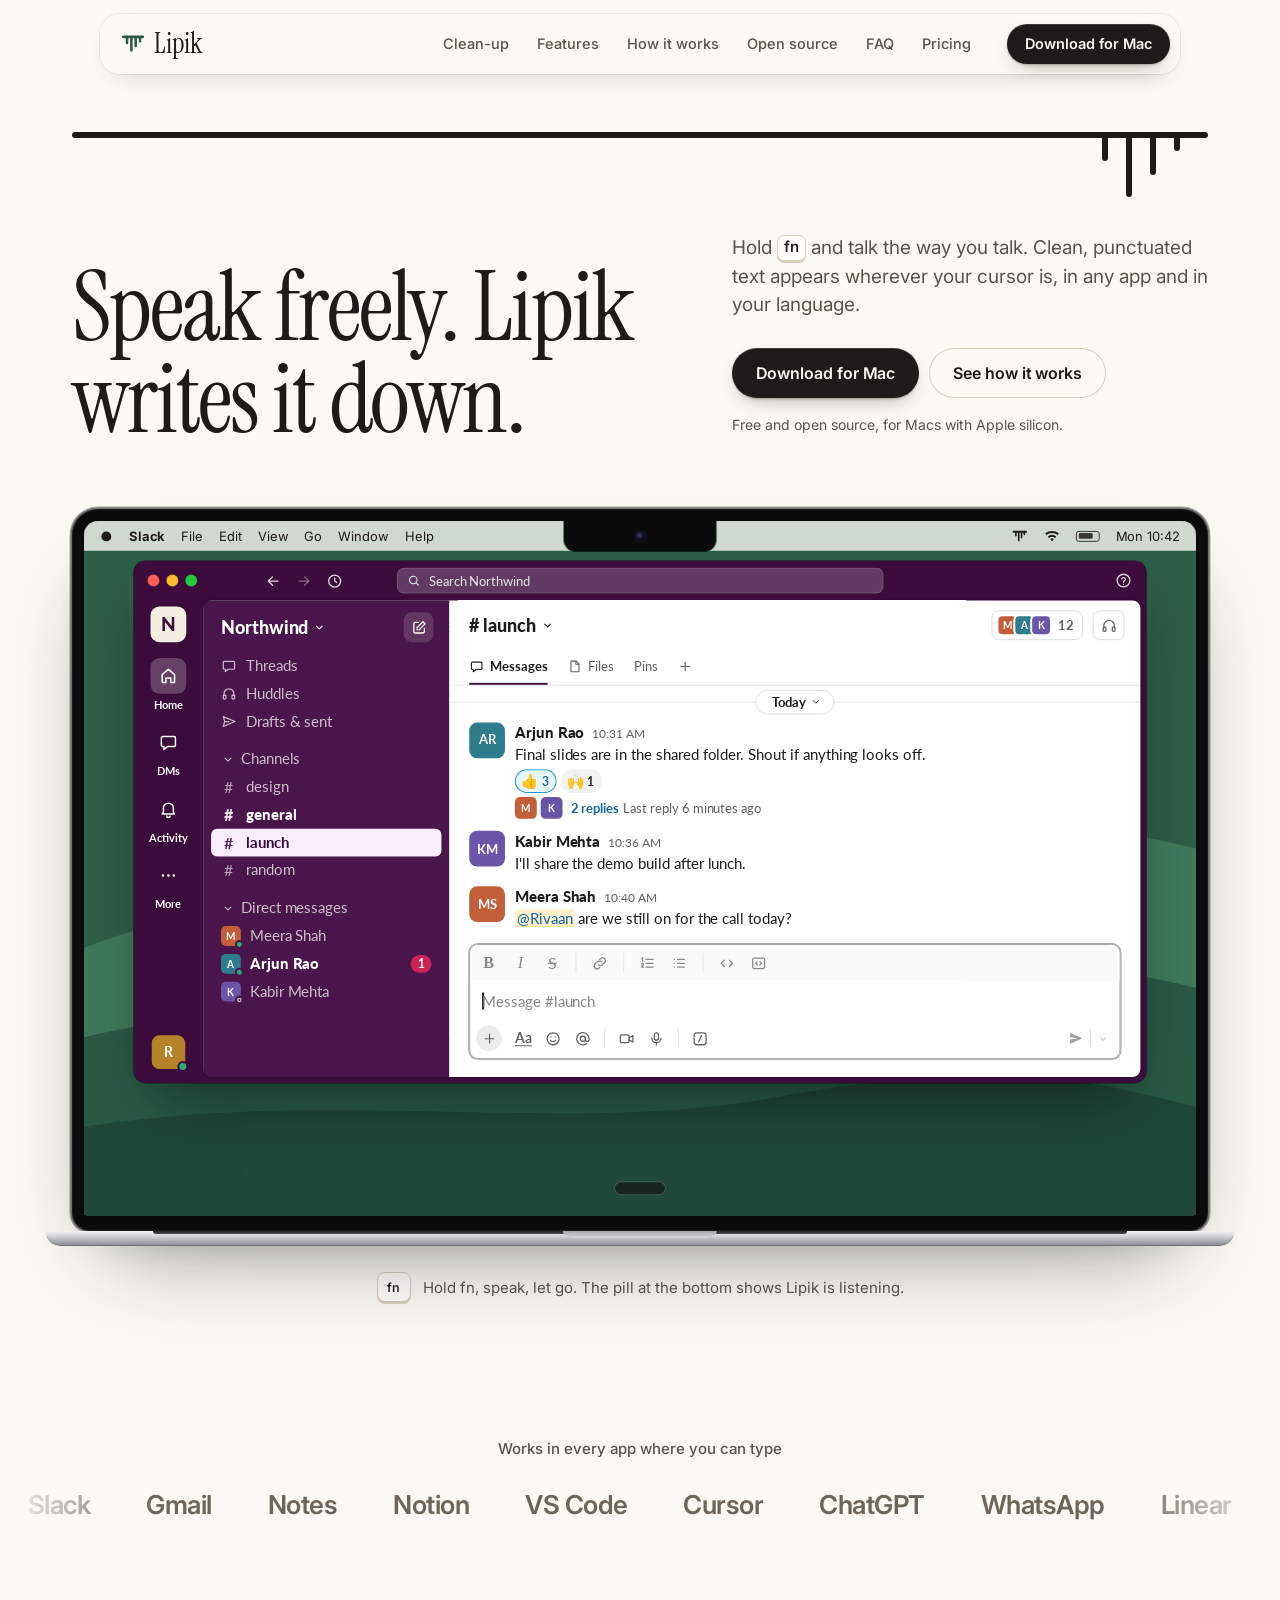
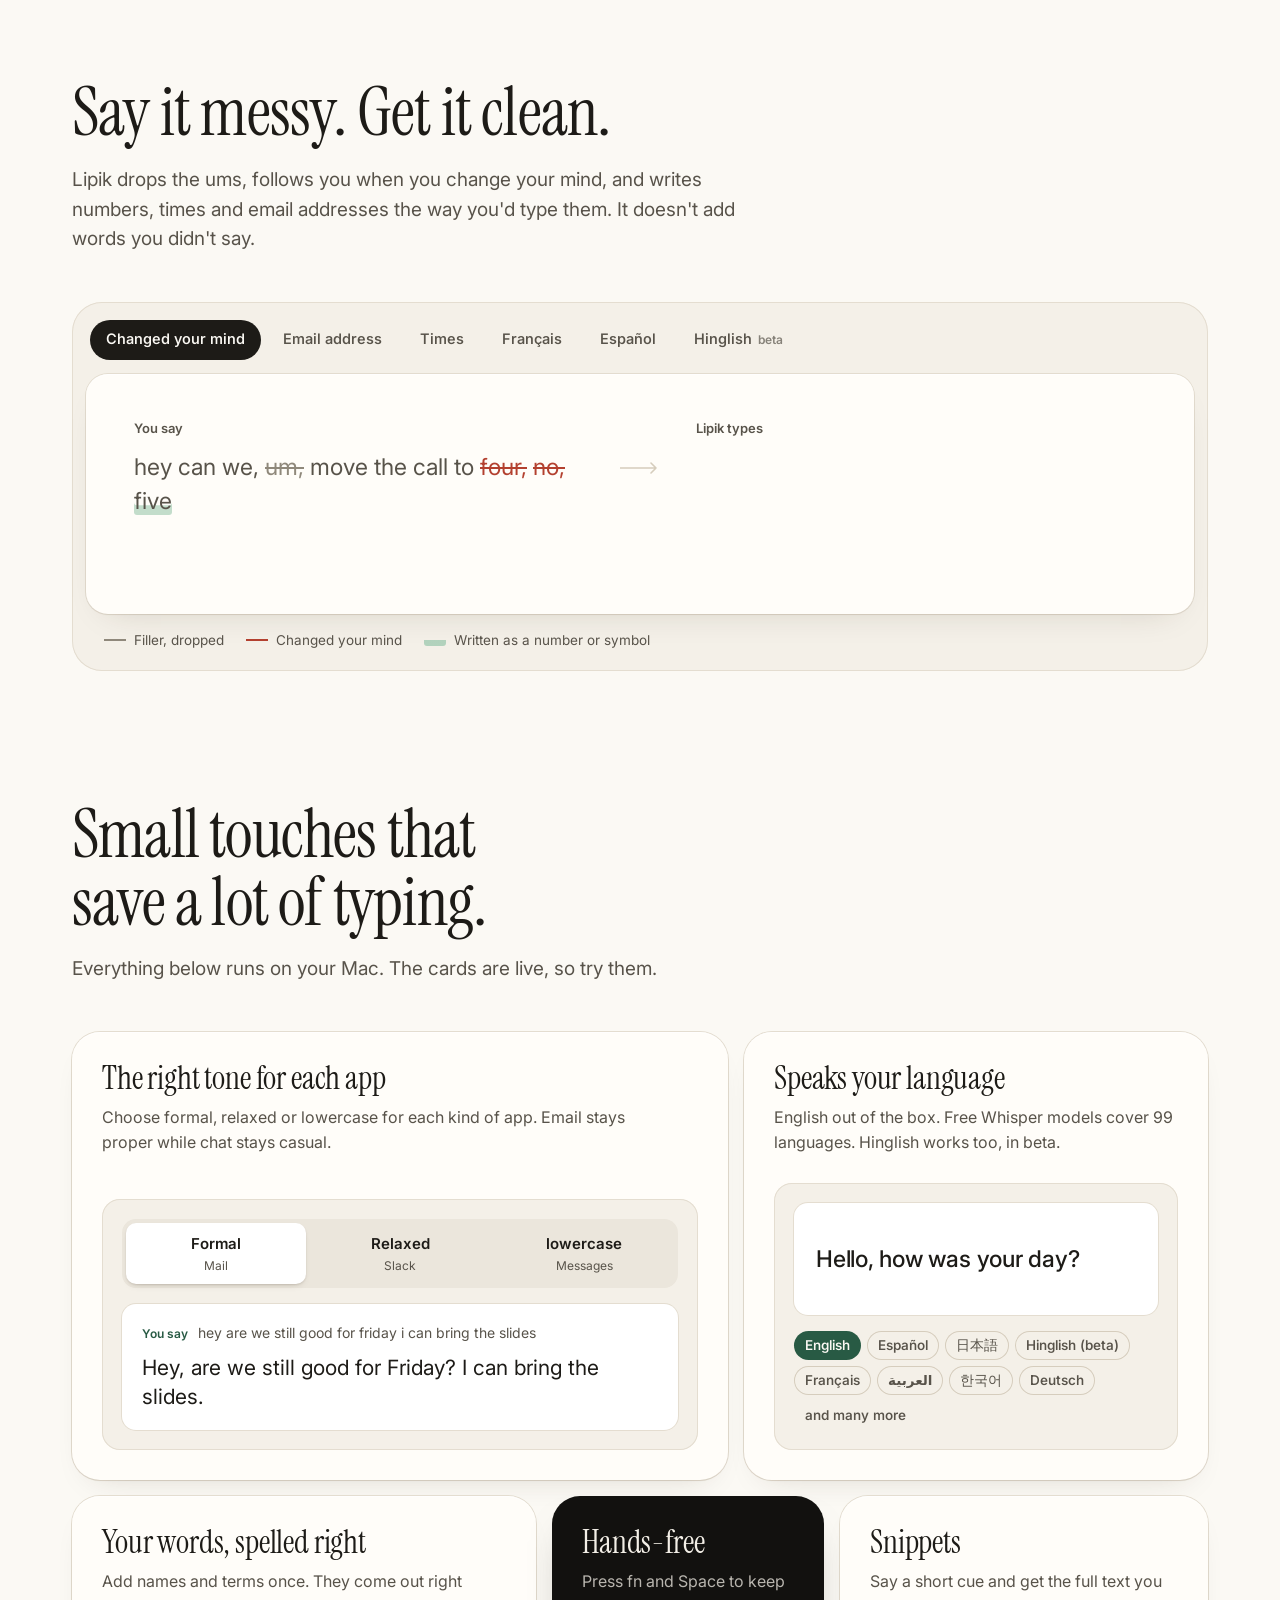
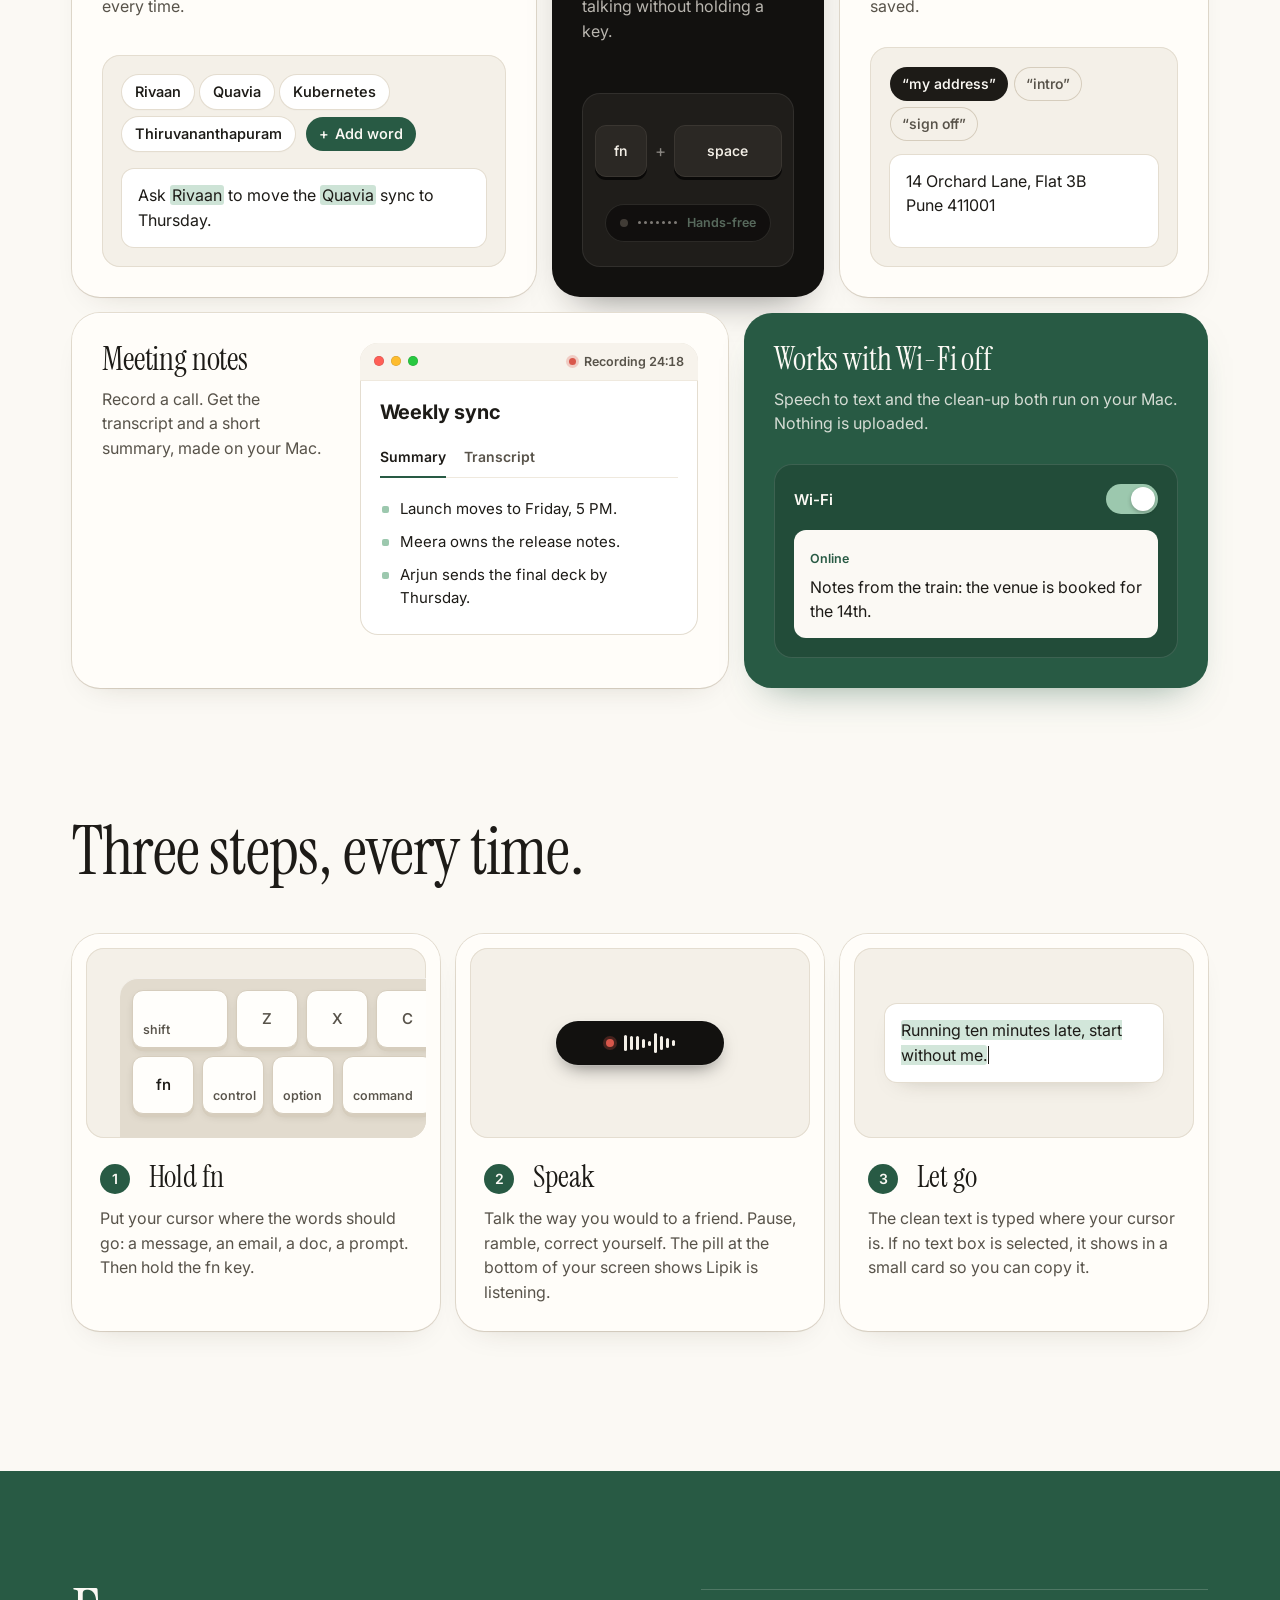
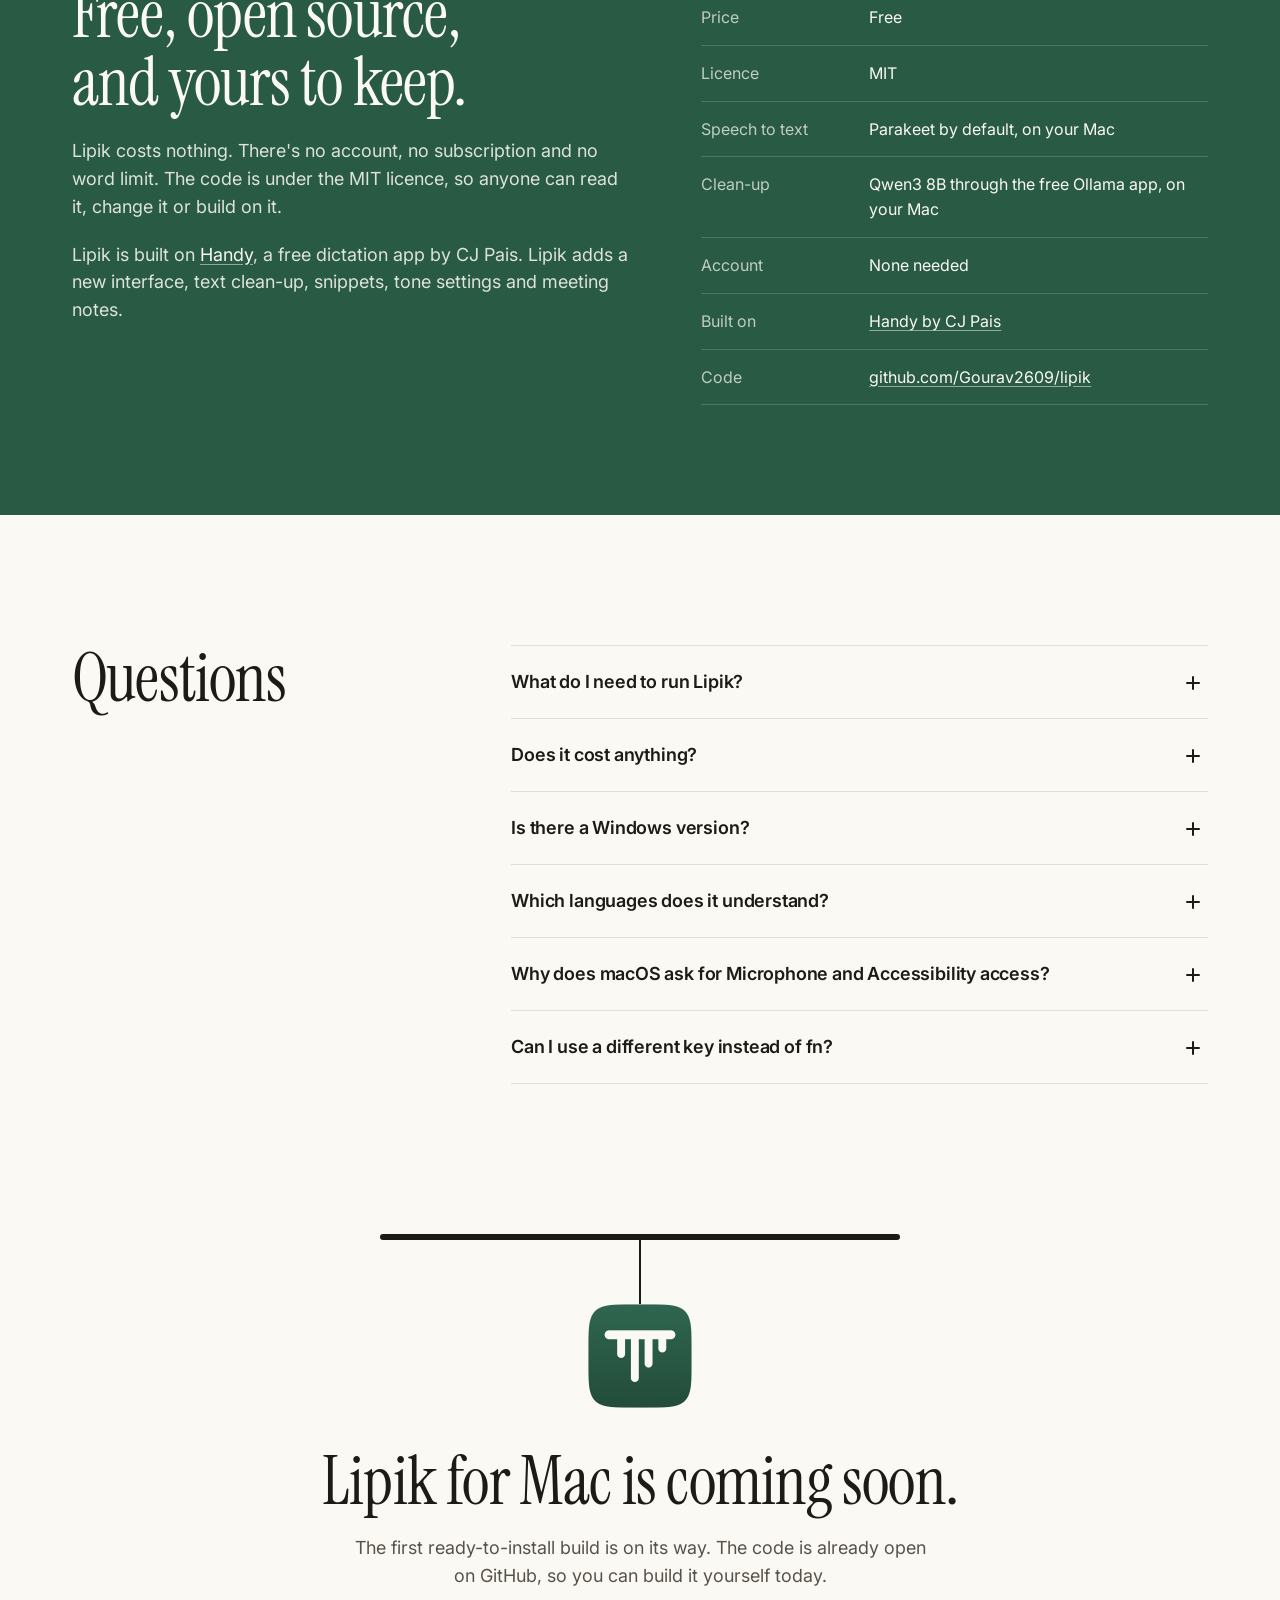
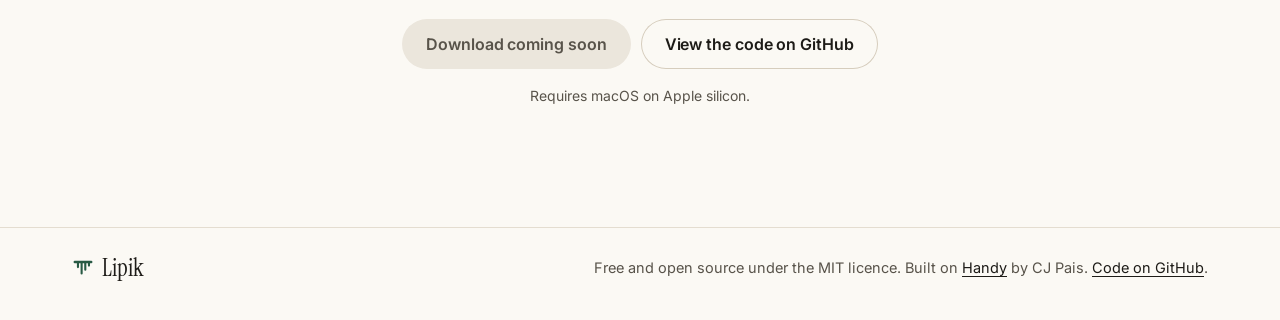
==== commit 783d8d82: "Claude scene: current model name" ====
--- a/index.html
+++ b/index.html
@@ -306,7 +306,7 @@
                       <div class="field cl-field"><span class="slot"></span><span class="caret"></span><span class="ph">How can I help you today?</span></div>
                       <div class="cl-ctrl">
                         <span class="cl-btn"><svg class="ic"><use href="#i-plus"/></svg></span><span class="cl-btn"><svg class="ic"><use href="#i-sliders"/></svg></span><span class="cl-btn"><svg class="ic"><use href="#i-clock"/></svg></span>
-                        <span class="cl-model">Sonnet 4.5<svg class="ic"><use href="#i-down"/></svg></span>
+                        <span class="cl-model">Sonnet 5.5<svg class="ic"><use href="#i-down"/></svg></span>
                         <span class="cl-send"><svg class="ic"><use href="#i-up"/></svg></span>
                       </div>
                     </div>
